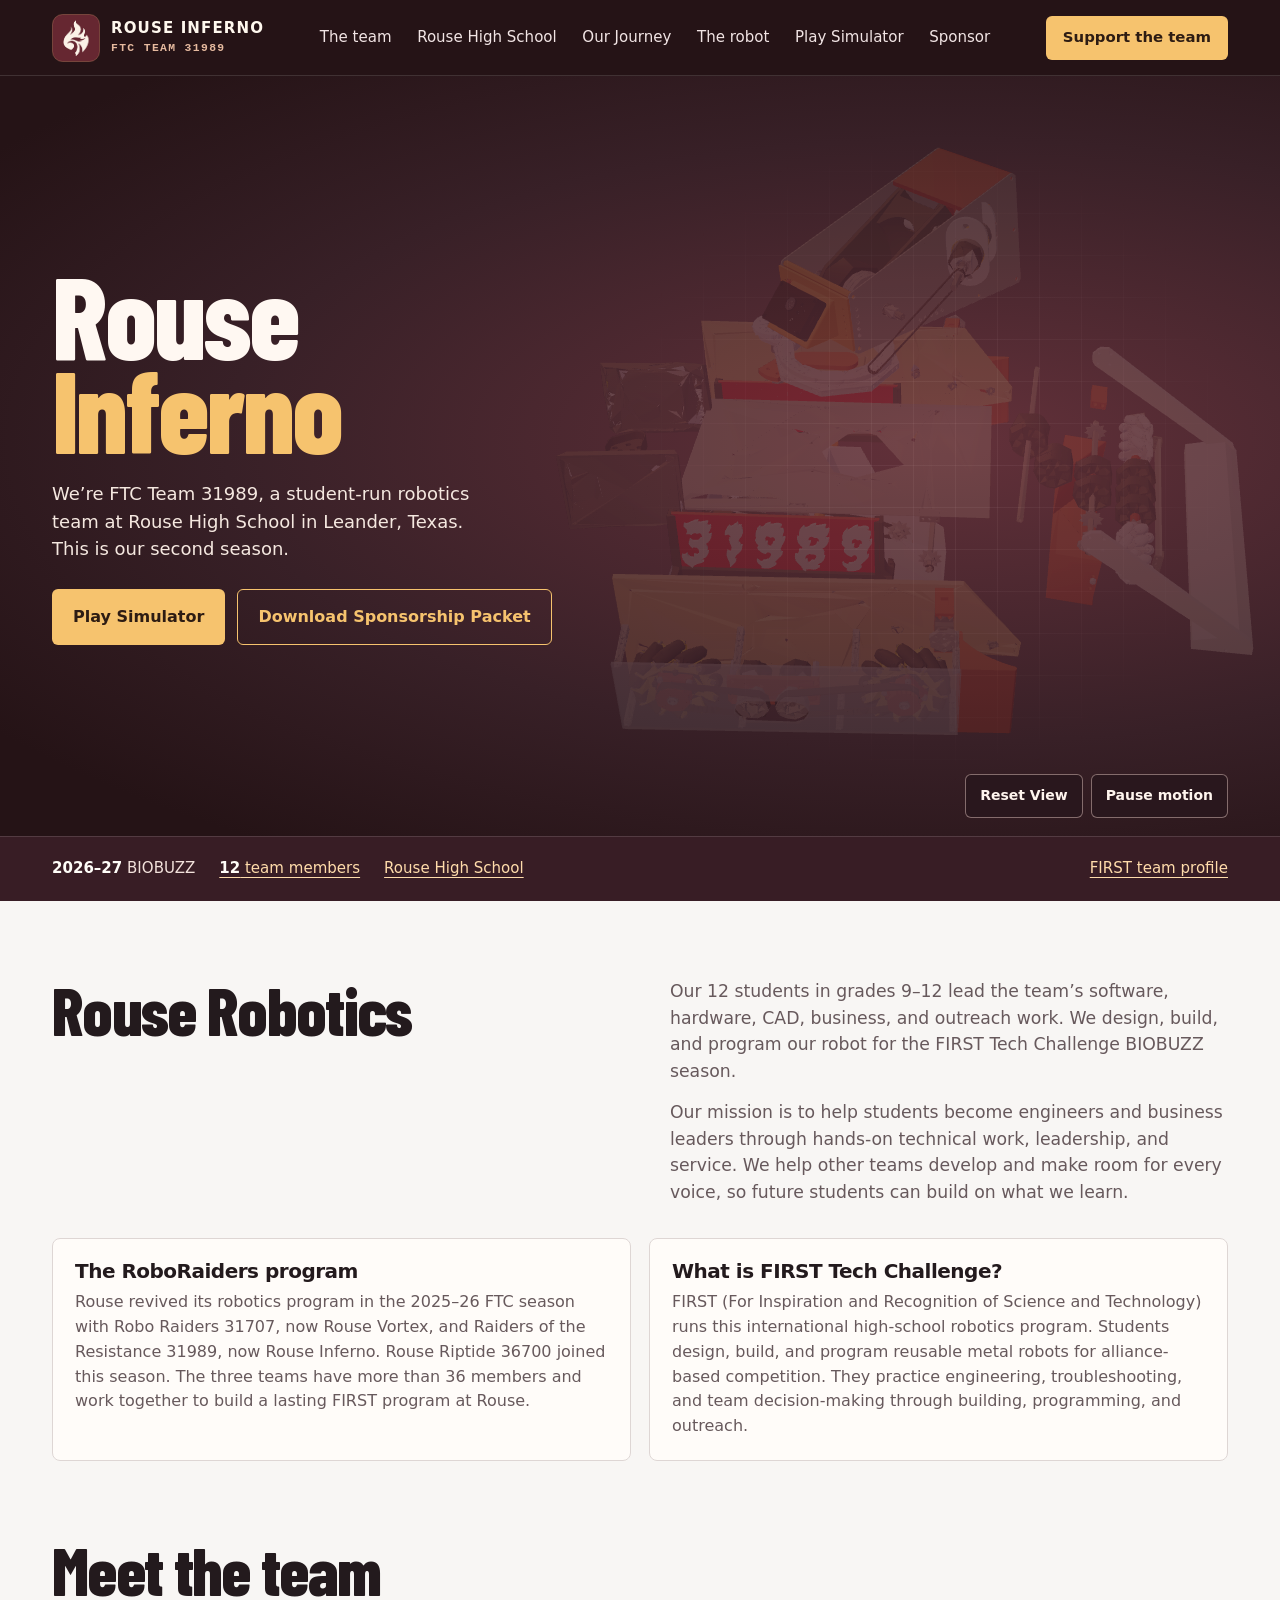
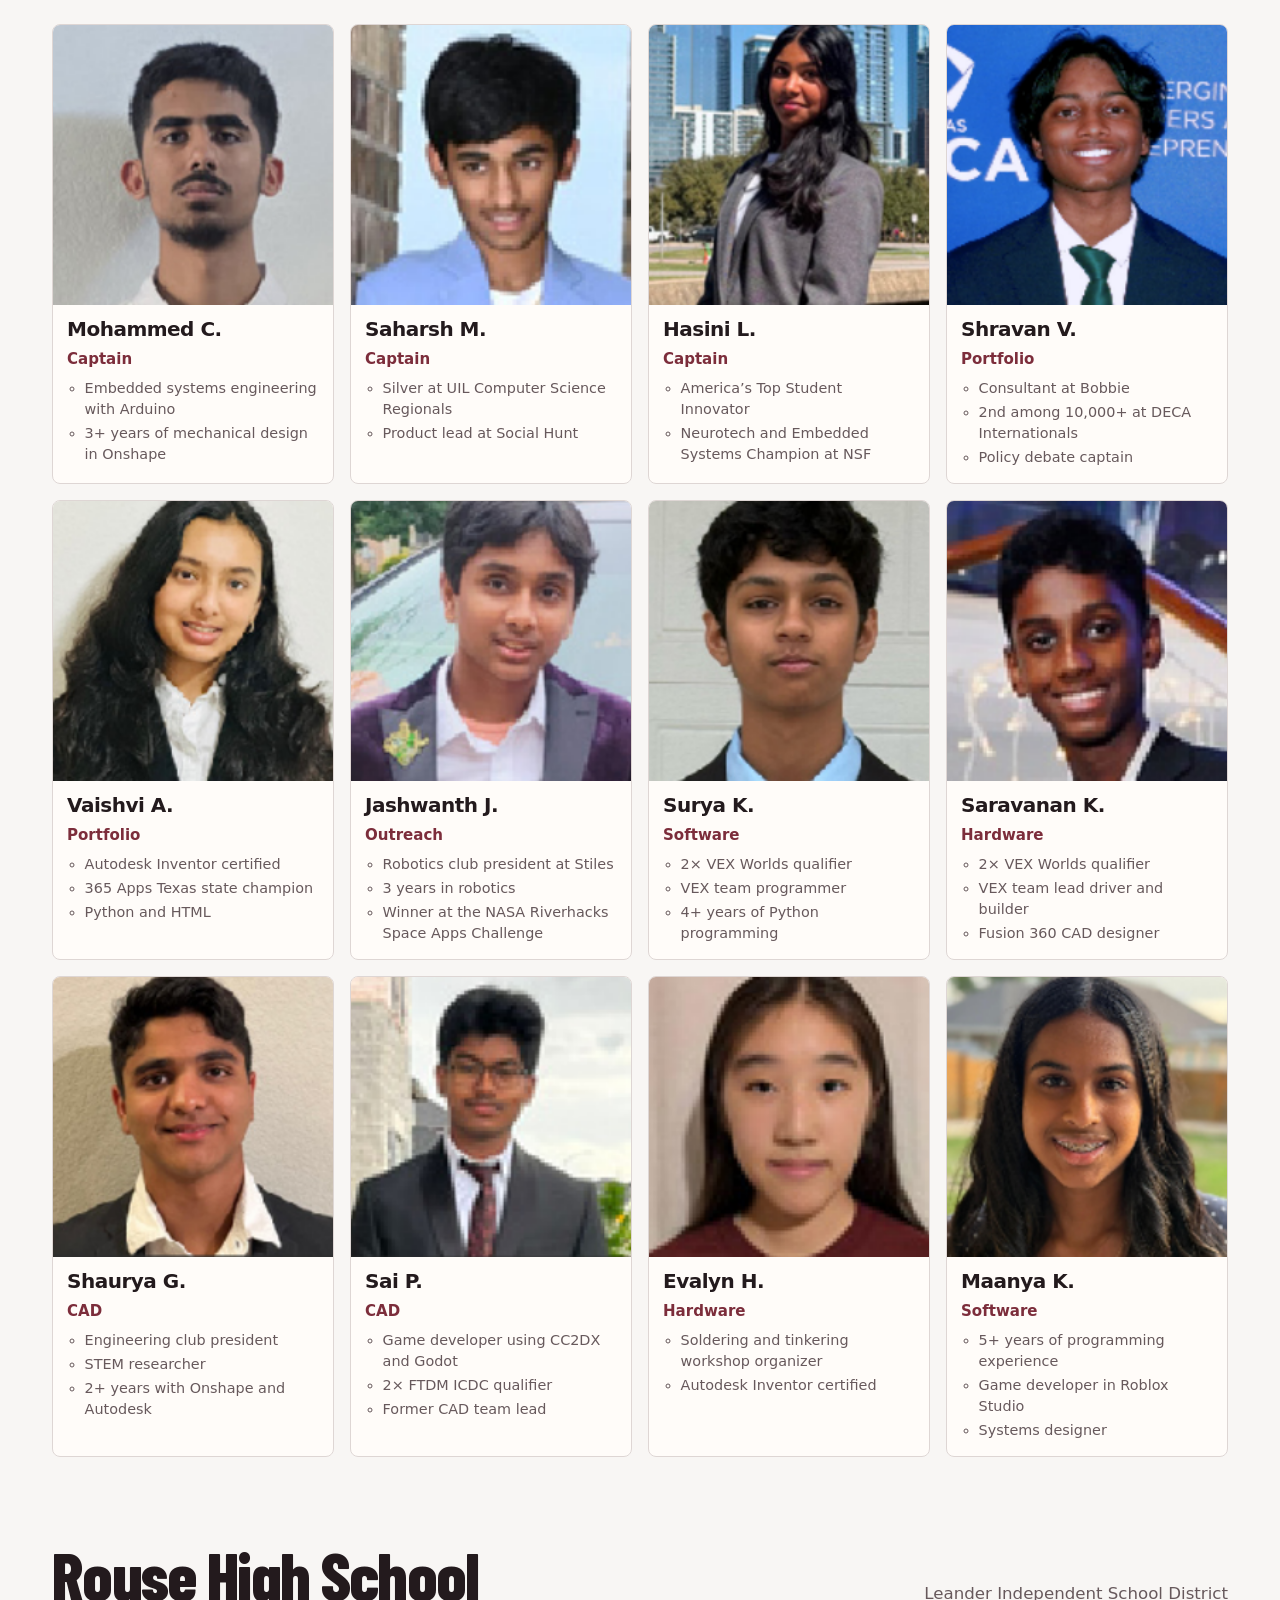
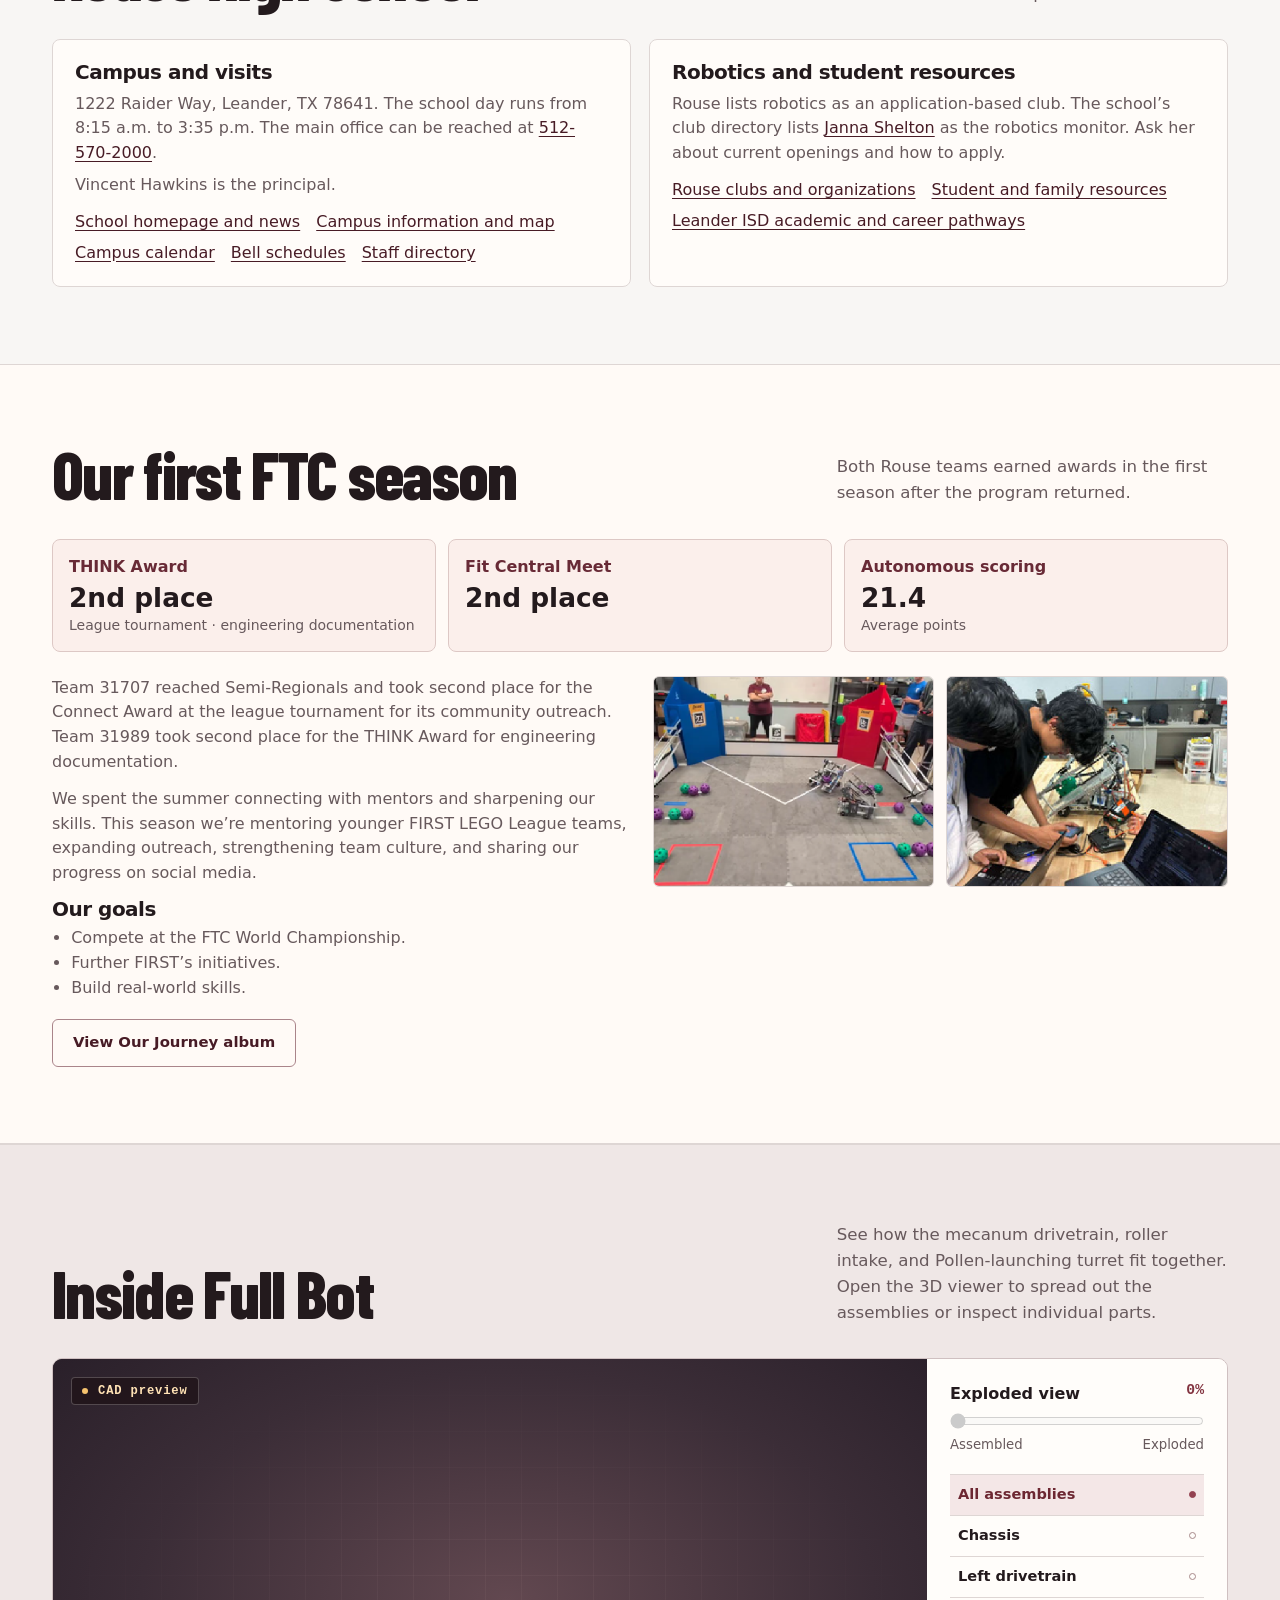
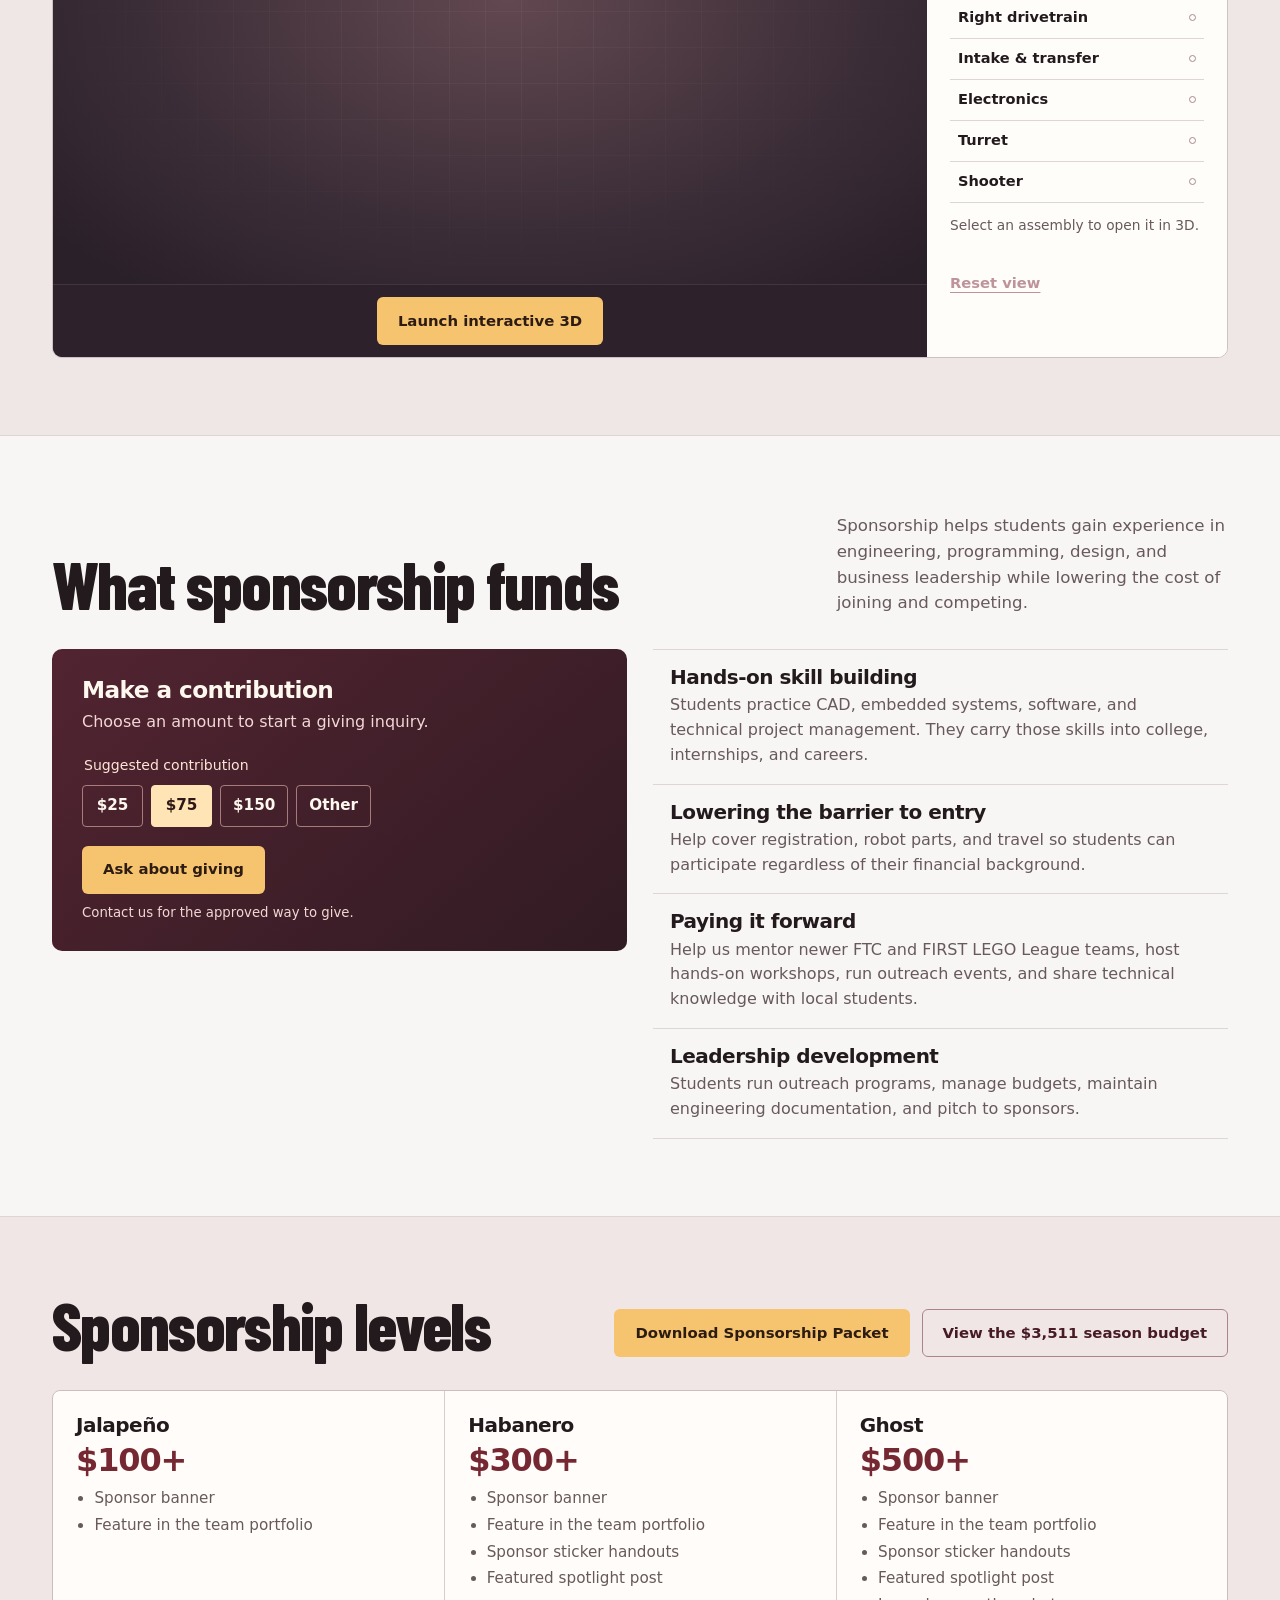
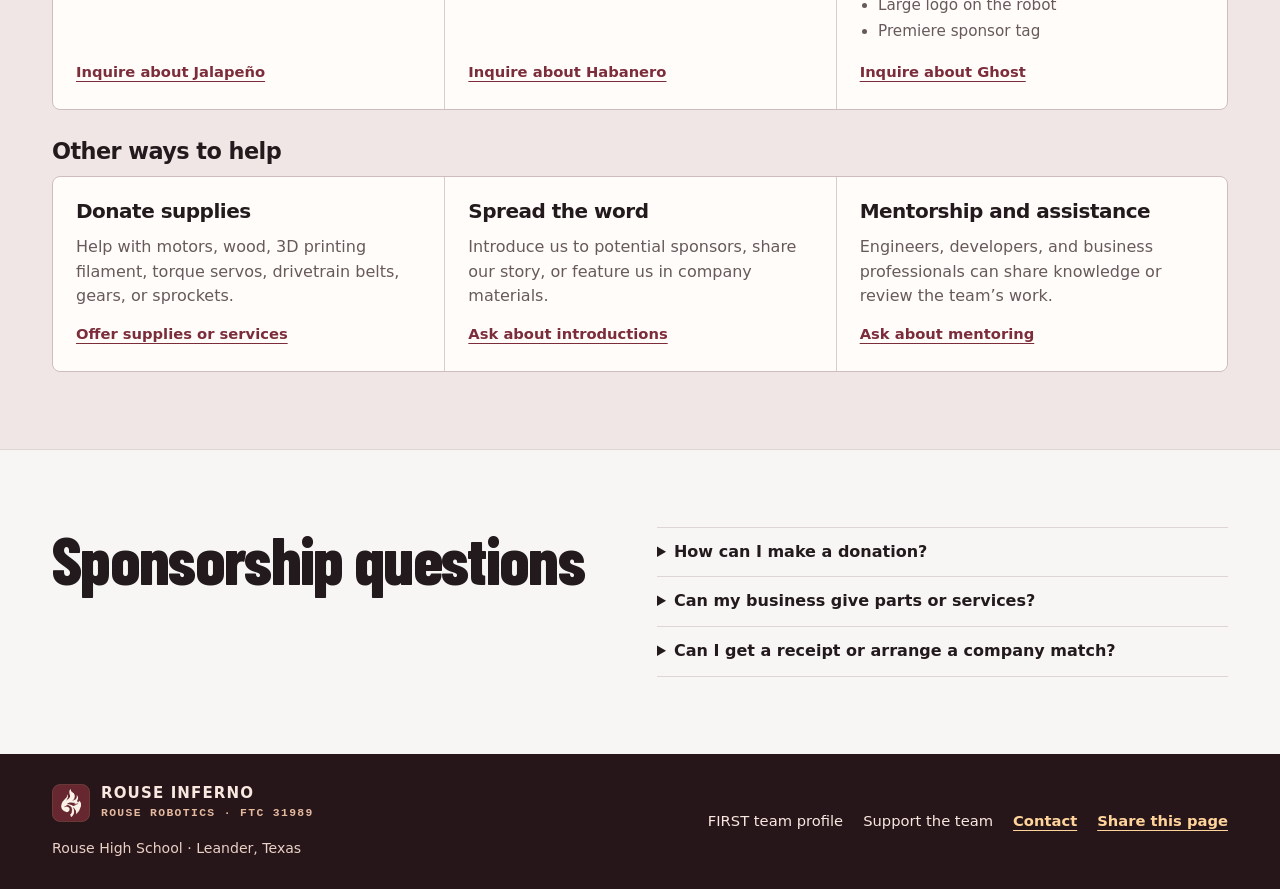
==== index.html @ cebb9396 "Enlarge the homepage flame logo on phones and desktop" ====
<!doctype html>
<html lang="en">
<head>
  <meta charset="utf-8"><meta name="viewport" content="width=device-width, initial-scale=1">
  <title>Rouse Inferno | FTC Team 31989</title>
  <meta name="description" content="Meet Rouse Inferno, FTC Team 31989 at Rouse High School in Leander, Texas. Explore our robot, meet the team, and compare sponsorship levels.">
  <meta name="theme-color" content="#211114">
  <link rel="icon" href="assets/inferno-mark.svg" type="image/svg+xml">
  <link rel="preload" href="assets/barlow-condensed-800.woff2" as="font" type="font/woff2" crossorigin>
  <link rel="stylesheet" href="site.css?v=homepage-flame">
  <script src="site.js?v=step-ap242" type="module"></script>
</head>
<body class="cinematic-home">
<a href="#main" class="skip">Skip to content</a>
<canvas id="sculpture-canvas" class="sculpture-canvas" aria-hidden="true" hidden></canvas>
<header class="site-header" id="top">
  <div class="shell header-inner">
    <a class="brand" href="#top" aria-label="Rouse Inferno home"><img src="assets/inferno-mark.svg" alt="" width="48" height="48"><span>ROUSE INFERNO<small>FTC TEAM 31989</small></span></a>
    <nav aria-label="Main navigation"><a href="#team">The team</a><a href="#school">Rouse High School</a><a href="journey.html">Our Journey</a><a href="#robot">The robot</a><a href="play/">Play Simulator</a><a href="#sponsor">Sponsor</a></nav>
    <a class="button button-gold header-cta" href="#support">Support the team</a>
  </div>
</header>
<main id="main">
  <section class="hero" aria-labelledby="hero-title">
    <div class="shell hero-inner">
      <div class="hero-copy">
        <h1 id="hero-title">Rouse<br><em>Inferno</em></h1>
        <p class="intro">We’re FTC Team 31989, a student-run robotics team at Rouse High School in Leander, Texas. This is our second season.</p>
        <div class="actions hero-actions">
          <a class="button button-gold" href="play/">Play Simulator</a>
          <a class="button button-outline" href="assets/rouse-inferno-sponsorship-packet.pdf" download>Download Sponsorship Packet</a>
        </div>
      </div>
      <figure class="hero-art">
        <div class="hero-grid" aria-hidden="true"></div>
        <img src="assets/full-bot.webp?v=step-ap242" alt="Rouse Inferno’s Full Bot CAD, showing its mecanum wheels, front intake and raised shooter" width="1344" height="1010" fetchpriority="high" draggable="false">
        <span class="sculpture-drag-hint">Drag or pinch</span>
        <div class="sculpture-controls" id="sculpture-controls" hidden>
          <button class="button button-outline" id="sculpture-reset" type="button">Reset View</button>
          <button class="button button-outline" id="sculpture-toggle" type="button">Pause motion</button>
        </div>
      </figure>
    </div>
  </section>
  <div class="identity">
    <div class="shell identity-inner">
      <span><strong>2026–27</strong> BIOBUZZ</span>
      <a href="#roster"><strong>12</strong> team members</a>
      <a href="#school">Rouse High School</a>
      <a href="https://ftc-events.firstinspires.org/team/31989">FIRST team profile</a>
    </div>
  </div>

  <section class="section shell" id="team" aria-labelledby="team-title">
    <div class="team">
      <h2 id="team-title">Rouse Robotics</h2>
      <div class="team-copy">
        <p>Our 12 students in grades 9–12 lead the team’s software, hardware, CAD, business, and outreach work. We design, build, and program our robot for the FIRST Tech Challenge BIOBUZZ season.</p>
        <p>Our mission is to help students become engineers and business leaders through hands-on technical work, leadership, and service. We help other teams develop and make room for every voice, so future students can build on what we learn.</p>
      </div>
    </div>
    <div class="packet-grid team-context">
      <article>
        <h3>The RoboRaiders program</h3>
        <p>Rouse revived its robotics program in the 2025–26 FTC season with Robo Raiders 31707, now Rouse Vortex, and Raiders of the Resistance 31989, now Rouse Inferno. Rouse Riptide 36700 joined this season. The three teams have more than 36 members and work together to build a lasting FIRST program at Rouse.</p>
      </article>
      <article>
        <h3>What is FIRST Tech Challenge?</h3>
        <p>FIRST (For Inspiration and Recognition of Science and Technology) runs this international high-school robotics program. Students design, build, and program reusable metal robots for alliance-based competition. They practice engineering, troubleshooting, and team decision-making through building, programming, and outreach.</p>
      </article>
    </div>
  </section>

  <section class="shell roster" id="roster" aria-labelledby="roster-title">
    <h2 id="roster-title">Meet the team</h2>
    <p id="roster-pending">Team portraits are coming soon.</p>
    <ul class="roster-grid" id="roster-grid" hidden></ul>
  </section>

  <section class="section shell school" id="school" aria-labelledby="school-title">
    <div class="section-top">
      <h2 id="school-title">Rouse High School</h2>
      <p>Leander Independent School District</p>
    </div>
    <div class="packet-grid">
      <article>
        <h3>Campus and visits</h3>
        <p>1222 Raider Way, Leander, TX 78641. The school day runs from 8:15 a.m. to 3:35 p.m. The main office can be reached at <a href="tel:+15125702000">512-570-2000</a>.</p>
        <p>Vincent Hawkins is the principal.</p>
        <ul class="school-links">
          <li><a href="https://rhs.leanderisd.org/">School homepage and news</a></li>
          <li><a href="https://rhs.leanderisd.org/campus_information">Campus information and map</a></li>
          <li><a href="https://rhs.leanderisd.org/calendar">Campus calendar</a></li>
          <li><a href="https://rhs.leanderisd.org/campus_information/bell-schedules">Bell schedules</a></li>
          <li><a href="https://rhs.leanderisd.org/directory">Staff directory</a></li>
        </ul>
      </article>
      <article>
        <h3>Robotics and student resources</h3>
        <p>Rouse lists robotics as an application-based club. The school’s club directory lists <a href="mailto:janna.shelton@leanderisd.org">Janna Shelton</a> as the robotics monitor. Ask her about current openings and how to apply.</p>
        <ul class="school-links">
          <li><a href="https://sites.google.com/leanderisd.org/rhs-clubs/home">Rouse clubs and organizations</a></li>
          <li><a href="https://rhs.leanderisd.org/parent_resources">Student and family resources</a></li>
          <li><a href="https://www.leanderisd.org/advancedacademicspathways/">Leander ISD academic and career pathways</a></li>
        </ul>
      </article>
    </div>
  </section>

  <section class="season-section" id="season" aria-labelledby="season-title">
    <div class="shell section">
      <div class="section-top">
        <h2 id="season-title">Our first FTC season</h2>
        <p>Both Rouse teams earned awards in the first season after the program returned.</p>
      </div>
      <dl class="season-results" aria-label="Rouse Inferno results">
        <div><dt>THINK Award</dt><dd>2nd place</dd><dd class="season-result-note">League tournament · engineering documentation</dd></div>
        <div><dt>Fit Central Meet</dt><dd>2nd place</dd></div>
        <div><dt>Autonomous scoring</dt><dd>21.4</dd><dd class="season-result-note">Average points</dd></div>
      </dl>
      <div class="season-story">
        <div>
          <p>Team 31707 reached Semi-Regionals and took second place for the Connect Award at the league tournament for its community outreach. Team 31989 took second place for the THINK Award for engineering documentation.</p>
          <p>We spent the summer connecting with mentors and sharpening our skills. This season we’re mentoring younger FIRST LEGO League teams, expanding outreach, strengthening team culture, and sharing our progress on social media.</p>
          <h3>Our goals</h3>
          <ul><li>Compete at the FTC World Championship.</li><li>Further FIRST’s initiatives.</li><li>Build real-world skills.</li></ul>
          <a class="button button-line season-journey" href="journey.html">View Our Journey album</a>
        </div>
        <div class="season-photos">
          <figure><img src="assets/season/previous-season-field.png" width="379" height="321" loading="lazy" alt="Robots and game pieces on a competition field"></figure>
          <figure><img src="assets/season/team-workbench.png" width="379" height="342" loading="lazy" alt="Team members working on a robot at a bench"></figure>
        </div>
      </div>
    </div>
  </section>

  <section class="lab" id="robot" aria-labelledby="robot-title">
    <div class="shell section">
      <div class="section-top"><h2 id="robot-title">Inside Full Bot</h2><p>See how the mecanum drivetrain, roller intake, and Pollen-launching turret fit together. Open the 3D viewer to spread out the assemblies or inspect individual parts.</p></div>
      <div class="lab-grid">
        <div class="lab-display" id="model-home">
          <div class="model-viewer" id="model-viewer">
            <div class="model-stage" id="stage" data-view="poster">
              <div class="stage-grid" aria-hidden="true"></div>
              <img class="model-poster" src="assets/full-bot.webp?v=step-ap242" alt="Assembled Full Bot CAD showing the 31989 plaque, mecanum drivetrain, front intake, and turret" width="1344" height="1010" loading="lazy">
              <canvas id="robot-canvas" aria-label="Interactive 3D robot. Use the exploded view slider and assembly buttons to inspect the model." hidden></canvas>
              <div class="part-labels" id="part-labels"></div>
              <div class="stage-title"><span class="stage-dot"></span><span id="view-mode">CAD preview</span></div>
              <button class="button button-outline model-stage-button" id="model-fullscreen" type="button" hidden>Full screen</button>
              <button class="button button-outline model-stage-button" id="model-reset-camera" type="button" hidden>Reset view</button>
              <p class="stage-status" id="model-status" role="status"></p>
            </div>
            <div class="model-launch" id="model-launch">
              <button class="button button-gold" id="load-model" type="button">Launch interactive 3D</button>
            </div>
            <div class="model-fullscreen-controls" id="model-fullscreen-controls" hidden></div>
          </div>
        </div>
        <div class="lab-controls">
          <div id="assembly-tools">
          <div class="model-explode" id="model-explode">
            <label for="explode-range">Exploded view <output id="explode-value" for="explode-range">0%</output></label>
            <input disabled id="explode-range" type="range" min="0" max="100" value="0">
            <div class="range-ends"><span>Assembled</span><span>Exploded</span></div>
          </div>
          <div class="assembly-list" aria-label="Show individual robot assemblies">
            <button type="button" class="assembly" data-part="all" aria-pressed="true"><span>All assemblies</span><i></i></button>
            <button type="button" class="assembly" data-part="frame" aria-pressed="false"><span>Chassis</span><i></i></button>
            <button type="button" class="assembly" data-part="left-drive" aria-pressed="false"><span>Left drivetrain</span><i></i></button>
            <button type="button" class="assembly" data-part="right-drive" aria-pressed="false"><span>Right drivetrain</span><i></i></button>
            <button type="button" class="assembly" data-part="intake" aria-pressed="false"><span>Intake &amp; transfer</span><i></i></button>
            <button type="button" class="assembly" data-part="electronics" aria-pressed="false"><span>Electronics</span><i></i></button>
            <button type="button" class="assembly" data-part="turret" aria-pressed="false"><span>Turret</span><i></i></button>
            <button type="button" class="assembly" data-part="shooter" aria-pressed="false"><span>Shooter</span><i></i></button>
          </div>
          <p class="assembly-caption" id="assembly-caption">Select an assembly to open it in 3D.</p>
          <div class="lab-actions"><button type="button" class="button button-line" id="inspect-parts" hidden>Inspect individual parts</button><button type="button" class="text-button" id="reset-model" disabled>Reset view</button></div>
          </div>
          <div id="part-tools" hidden>
            <button type="button" class="text-button" id="back-to-assemblies">Back to assemblies</button>
            <h3 id="active-assembly"></h3>
            <p id="part-summary"></p>
            <div class="part-view-toggle" role="group" aria-label="Part display"><button type="button" id="layout-parts" aria-pressed="true">Parts layout</button><button type="button" id="assemble-parts" aria-pressed="false">Assembled</button></div>
            <label for="part-search">Search this assembly</label><input type="search" id="part-search" placeholder="Try: flywheel, plate, belt">
            <label for="part-list">Isolate a part</label><select id="part-list" size="6" aria-describedby="part-summary"></select>
            <div class="part-pages"><button class="text-button" type="button" id="prev-parts">Previous</button><button class="text-button" type="button" id="next-parts">Next</button></div>
            <p id="part-info" role="status"></p>
          </div>
        </div>
      </div>
      <dialog id="model-fullscreen-dialog" aria-label="Full Bot 3D viewer"></dialog>
    </div>
  </section>

  <section class="section shell" id="support" aria-labelledby="support-title">
    <div class="section-top"><h2 id="support-title">What sponsorship funds</h2><p>Sponsorship helps students gain experience in engineering, programming, design, and business leadership while lowering the cost of joining and competing.</p></div>
    <div class="support-grid">
      <div class="giving-card">
        <h3>Make a contribution</h3>
        <p>Choose an amount to start a giving inquiry.</p>
        <fieldset class="amounts"><legend>Suggested contribution</legend><label><input type="radio" name="gift" value="25"><span>$25</span></label><label><input type="radio" name="gift" value="75" checked><span>$75</span></label><label><input type="radio" name="gift" value="150"><span>$150</span></label><label><input type="radio" name="gift" value="other"><span>Other</span></label></fieldset>
        <label hidden for="gift-other" id="other-label">Custom amount in USD</label><input type="number" id="gift-other" min="1" max="999999" step="1" hidden placeholder="Amount in USD">
        <div class="progress" id="campaign-progress" hidden><p id="progress-caption"></p><progress value="0" max="1" aria-label="Fundraising progress"></progress></div>
        <button class="button button-gold" id="give" type="button">Ask about giving</button>
        <p class="giving-note" id="giving-note">Contact us for the approved way to give.</p>
      </div>
      <div class="uses" aria-label="What support makes possible">
        <article><div><h3>Hands-on skill building</h3><p>Students practice CAD, embedded systems, software, and technical project management. They carry those skills into college, internships, and careers.</p></div></article>
        <article><div><h3>Lowering the barrier to entry</h3><p>Help cover registration, robot parts, and travel so students can participate regardless of their financial background.</p></div></article>
        <article><div><h3>Paying it forward</h3><p>Help us mentor newer FTC and FIRST LEGO League teams, host hands-on workshops, run outreach events, and share technical knowledge with local students.</p></div></article>
        <article><div><h3>Leadership development</h3><p>Students run outreach programs, manage budgets, maintain engineering documentation, and pitch to sponsors.</p></div></article>
      </div>
    </div>
  </section>

  <section class="sponsor" id="sponsor" aria-labelledby="sponsor-title">
    <div class="section shell">
      <div class="section-top">
        <h2 id="sponsor-title">Sponsorship levels</h2>
        <div class="actions"><a class="button button-gold" href="assets/rouse-inferno-sponsorship-packet.pdf" download>Download Sponsorship Packet</a><a class="button button-line" href="sponsor-brief.html#finances">View the $3,511 season budget</a></div>
      </div>
      <div class="sponsor-grid sponsor-levels" data-sponsorship-tiers></div>
      <div class="sponsor-other">
        <h3>Other ways to help</h3>
        <div class="sponsor-grid">
          <article><h3>Donate supplies</h3><p>Help with motors, wood, 3D printing filament, torque servos, drivetrain belts, gears, or sprockets.</p><button class="text-button" type="button" data-inquiry="In-kind support">Offer supplies or services</button></article>
          <article><h3>Spread the word</h3><p>Introduce us to potential sponsors, share our story, or feature us in company materials.</p><button class="text-button" type="button" data-inquiry="Sponsor introductions">Ask about introductions</button></article>
          <article><h3>Mentorship and assistance</h3><p>Engineers, developers, and business professionals can share knowledge or review the team’s work.</p><button class="text-button" type="button" data-inquiry="Mentorship">Ask about mentoring</button></article>
        </div>
      </div>
      <div id="sponsor-recognition" class="recognition" hidden><h3>Season supporters</h3><ul id="sponsor-names"></ul></div>
    </div>
  </section>
  <section class="section shell faq" aria-labelledby="faq-title">
    <h2 id="faq-title">Sponsorship questions</h2>
    <div class="faq-items">
      <details><summary>How can I make a donation?</summary><p id="donate-answer">Start a giving inquiry to request the approved payment instructions for Team 31989.</p></details>
      <details><summary>Can my business give parts or services?</summary><p>Yes. Use the sponsorship inquiry to tell us what you have in mind so we can confirm whether it fits the team’s needs.</p></details>
      <details><summary>Can I get a receipt or arrange a company match?</summary><p>Ask the team’s fundraising contact to confirm receipt and matching options before you give.</p></details>
    </div>
  </section>
</main>
<footer class="site-footer"><div class="shell footer-inner">
  <div><a class="brand" href="#top"><img src="assets/inferno-mark.svg" alt="" width="38" height="38"><span>ROUSE INFERNO<small>ROUSE ROBOTICS · FTC 31989</small></span></a><p>Rouse High School · Leander, Texas</p></div>
  <nav aria-label="Footer navigation"><a href="https://ftc-events.firstinspires.org/team/31989">FIRST team profile</a><a href="#support">Support the team</a><button class="text-button" data-inquiry="General question" type="button">Contact</button><button class="text-button" id="share" type="button">Share this page</button></nav>
  <p id="share-status" role="status"></p>
</div></footer>
<dialog id="inquiry" aria-labelledby="inquiry-title">
  <div class="dialog-head"><h2 id="inquiry-title">Contact Rouse Inferno</h2><button class="close-button" type="button" aria-label="Close contact form">×</button></div>
  <p class="dialog-info" id="contact-info">Prepare a message about support for FTC Team 31989.</p>
  <form id="inquiry-form">
    <label for="inquiry-name">Name or organization</label><input id="inquiry-name" maxlength="100" autocomplete="organization" required>
    <label for="inquiry-type">Reason for contacting us</label><input id="inquiry-type" readonly>
    <label for="inquiry-message">Message</label><textarea id="inquiry-message" rows="4" maxlength="1600" required></textarea>
    <div class="actions"><button class="button button-gold" id="inquiry-submit" type="submit">Copy inquiry</button><a class="button button-line" id="club-contact" href="https://sites.google.com/leanderisd.org/rhs-clubs/home">Rouse club directory</a></div>
    <p id="inquiry-status" role="status"></p>
  </form>
</dialog>
</body></html>
---- site.css ----
@font-face {
  font-family: 'Barlow Condensed';
  src: url('assets/barlow-condensed-800.woff2') format('woff2');
  font-style: normal;
  font-weight: 800;
  font-display: swap;
}
:root{--ink:#231a1d;--wine:#471b25;--dark:#251316;--gold:#f6c36e;--cream:#fffaf6;--paper:#f8f6f4;--muted:#67595c;--rule:#ded6d4;--display:'Barlow Condensed','Arial Narrow','Aptos Display',sans-serif;--card-radius:8px;--button-radius:6px;--body:system-ui,-apple-system,BlinkMacSystemFont,'Segoe UI',sans-serif;font:16px/1.55 var(--body);color:var(--ink);background:var(--paper);scroll-behavior:smooth}
*{box-sizing:border-box} [hidden]{display:none!important} body,p,h1,h2,h3,figure{margin:0} img{display:block;max-width:100%} a{color:inherit;text-decoration:none} button,input,textarea{font:inherit} button{cursor:pointer} button:disabled{cursor:default;opacity:.5} :focus-visible{outline:3px solid #946006;outline-offset:5px} .hero :focus-visible,.site-header :focus-visible,.site-footer :focus-visible,.giving-card :focus-visible{outline-color:var(--gold)} .shell{width:min(1220px,calc(100% - 104px));margin-inline:auto} .skip{position:fixed;left:1rem;top:-100px;z-index:5;padding:10px 14px;background:var(--gold);color:var(--dark)} .skip:focus{top:12px} .section{padding-block:clamp(52px,6vw,88px)} section[id]{scroll-margin-top:16px}
.site-header{background:var(--dark);color:#fff8ee;border-bottom:1px solid #ffffff20}.header-inner{display:flex;min-height:75px;align-items:center;justify-content:space-between;gap:25px}.brand{display:inline-flex;align-items:center;gap:11px;line-height:1.15;font-weight:850;white-space:nowrap;font-size:.94rem;letter-spacing:.075em}.brand small{display:block;color:#e6ba9f;margin-top:5px;font:bold .71rem/1.15 ui-monospace,monospace;letter-spacing:.12em}.site-header nav{display:flex;gap:clamp(12px,2vw,28px);align-items:center;font-size:.94rem;color:#f1e4e4}
.site-header nav a{display:inline-flex;align-items:center;min-height:44px}
::selection{background:#f6c36e;color:#251316}.site-header nav a:hover,.site-footer nav a:hover{text-decoration:underline;text-underline-offset:4px}
.button{display:inline-flex;justify-content:center;align-items:center;min-height:48px;padding:10px 20px;border:1px solid transparent;border-radius:var(--button-radius);font-size:.93rem;font-weight:760;line-height:1.25;text-align:center;transition:background .15s,color .15s,border-color .15s,transform .14s ease-out}.button-gold{background:var(--gold);color:#2d1c13}.button-gold:hover{background:#ffd78f}.button-outline{color:#fff5ee;background:transparent;border-color:#dfc1bb80}.button-outline:hover{background:#f9e5e51a}.button-line{color:var(--wine);border-color:#aa848a;background:transparent}.button-line:hover{background:#f6e7e6}.button:active:not(:disabled){transform:scale(.98)}.header-cta{min-height:44px;padding-inline:16px}.actions{display:flex;flex-wrap:wrap;gap:12px;align-items:center}
.hero {
  background: radial-gradient(ellipse at 74% 48%, #63313a, #382027 54%, #251316 88%);
  color: #fff8f2;
  overflow: hidden;
}
.hero-inner {
  display: grid;
  grid-template-columns: minmax(0,.96fr) minmax(0,1.04fr);
  align-items: center;
  gap: 24px;
  min-height: clamp(585px, calc(100svh - 140px), 760px);
}
.hero-copy { padding-block: 48px; }
.hero h1 {
  font: 800 clamp(6rem, 9vw, 8rem)/.82 var(--display);
  letter-spacing: -.025em;
}
.hero h1 em { color: var(--gold); font-style: normal; }
.intro { max-width: 38ch; margin-block: 24px 26px; color: #f5e8e0; font-size: 1.125rem; }
.hero-art { position: relative; min-width: 0; display: grid; place-items: center; align-self: stretch; }
.hero-art img {
  position: relative;
  width: 105%;
  max-width: 105%;
  height: auto;
  filter: drop-shadow(0 22px 22px #1708099c);
}
.hero-grid,.stage-grid {
  position: absolute;
  inset: 7% -10px;
  background-image: linear-gradient(#edc9cb12 1px, transparent 1px), linear-gradient(90deg, #edc9cb12 1px, transparent 1px);
  background-size: 42px 42px;
  mask-image: radial-gradient(ellipse at center, #000 18%, transparent 72%);
  pointer-events: none;
}
.identity { background: #381d25; color: #f2e1db; border-top: 1px solid #ffffff22; }
.identity-inner { min-height: 64px; display: flex; align-items: center; flex-wrap: wrap; gap: 4px 24px; font-size: .94rem; }
.identity-inner strong { color: #fffdf8; }
.identity a { text-decoration: underline; text-underline-offset: 4px; color: #ffdcab; }
.identity a:last-child { margin-inline-start: auto; }
.identity a:focus-visible { outline-color: var(--gold); }

.cinematic-home { isolation: isolate; }
.sculpture-canvas { position: fixed; z-index: 1; inset: 0; width: 100%; height: 100%; pointer-events: none; }
.cinematic-home .site-header,
.cinematic-home .site-footer,
.cinematic-home .hero-copy,
.cinematic-home .identity-inner,
.cinematic-home main > .shell,
.cinematic-home :is(.season-section, .sponsor) > .shell,
.cinematic-home .lab :is(.section-top, .lab-controls) { position: relative; z-index: 2; }
.cinematic-home .lab-controls { background: #fffdfa; }
.cinematic-home .site-header .brand img { flex: none; width: 48px; height: 48px; }
.sculpture-live .hero-art { touch-action: pan-y; }
.sculpture-live .hero-art img,
.sculpture-live .model-poster { opacity: 0; animation: none; }
.sculpture-live .model-stage { isolation: auto; }
.sculpture-live .model-stage .stage-grid { z-index: 0; }
.sculpture-live .model-stage :is(canvas, .stage-title, .stage-status) { z-index: 2; }
.sculpture-live .model-stage .part-labels { z-index: 3; }
.sculpture-controls {
  position: absolute;
  inset-inline-end: 0;
  bottom: 18px;
  z-index: 2;
  display: flex;
  gap: 8px;
}
.sculpture-controls .button {
  min-height: 44px;
  padding-inline: 14px;
  background: #29171d;
  font-size: .875rem;
}
.sculpture-controls .button:hover { background: #452632; }
.sculpture-drag-hint {
  display: none;
  position: absolute;
  inset-inline-start: 0;
  bottom: 18px;
  z-index: 2;
  min-height: 44px;
  align-items: center;
  font-size: .875rem;
  color: #f5e8e0;
  pointer-events: none;
}
@media (any-pointer:coarse) { .sculpture-live .sculpture-drag-hint { display: flex; } }
@media (max-width:760px) and (prefers-reduced-motion:no-preference) {
  .cinematic-home .hero { padding-bottom: 28px; }
  .sculpture-controls, .sculpture-drag-hint { top: calc(100% + 4px); bottom: auto; }
}
@media (max-width:420px) { .sculpture-drag-hint { top: 0; } }
@media (prefers-reduced-motion:reduce) {
  .sculpture-canvas, .sculpture-controls, .sculpture-live .sculpture-drag-hint { display: none; }
  .sculpture-live .hero-art { touch-action: auto; }
  .sculpture-live .hero-art img, .sculpture-live .model-poster { opacity: 1; }
}
@media print {
  .sculpture-canvas, .sculpture-controls, .sculpture-live .sculpture-drag-hint { display: none; }
  .sculpture-live .hero-art img, .sculpture-live .model-poster { opacity: 1; }
}
h2{font:800 clamp(2.5rem,5.2vw,4.4rem)/.96 var(--display);letter-spacing:-.025em;text-wrap:balance} h3{font-weight:780;letter-spacing:-.025em;font-size:1.25rem;line-height:1.16}.section-top{display:flex;align-items:end;justify-content:space-between;gap:24px;margin-bottom:33px}.section-top>p{color:var(--muted);font-size:1.04rem;max-width:37ch}.team{display:grid;grid-template-columns:1fr 1fr;gap:60px}.team-copy{align-self:start;color:var(--muted);font-size:1.08rem;max-width:59ch}.team-copy p+p{margin-top:14px}
.lab{background:#efe7e6;border-block:1px solid var(--rule)}.lab-grid{display:grid;grid-template-columns:minmax(0,1fr) 300px;border-radius:10px;overflow:hidden;border:1px solid #cfc0c1;background:#fffdfa}.lab-display { display: grid; min-width: 0; background: #291e27; }
.model-viewer { display: grid; grid-template-rows: minmax(0, 1fr) auto auto; min-width: 0; }
.model-stage {
  min-height: 525px;
  position: relative;
  isolation: isolate;
  overflow: hidden;
  background: radial-gradient(ellipse at 52% 46%, #624850, #3b2d37 57%, #2a202a 92%);
  color: #fff0dc;
}
.stage-grid { z-index: -1; inset: 0; background-size: 36px 36px; opacity: .65; }
.model-poster {
  position: absolute;
  inset: 0;
  width: 100%;
  height: 100%;
  padding: 42px 22px 20px;
  object-fit: contain;
  filter: drop-shadow(0 14px 18px #160d17a6);
}
.model-stage canvas{position:absolute;inset:0;width:100%;height:100%;display:block;touch-action:none}.model-stage[data-view=live] .model-poster{display:none}.stage-title{position:absolute;z-index:1;top:18px;left:18px;display:flex;gap:10px;align-items:center;padding:6px 10px;background:#201419cb;border:1px solid #ffffff38;border-radius:4px;color:#ffe2b5;font:650 .76rem ui-monospace,monospace;letter-spacing:.07em;pointer-events:none}.stage-dot{width:6px;height:6px;background:var(--gold);border-radius:50%}
.model-launch {
  position: relative;
  z-index: 2;
  display: flex;
  justify-content: center;
  padding: 12px 16px;
  border-top: 1px solid #ffffff18;
  background: #2d212b;
}
.model-stage-button {
  position: absolute;
  z-index: 3;
  inset-inline-end: 12px;
  min-height: 44px;
  padding: 6px 11px;
  background: #251a23;
  font-size: .875rem;
  touch-action: manipulation;
}
@media (hover: hover) and (pointer: fine) {
  .model-stage-button:hover { background: #45323f; }
}
.model-stage-button:focus-visible { outline-color: var(--gold); outline-offset: 2px; }
.model-explode { display: grid; gap: 6px; }
.model-explode label { display: flex; justify-content: space-between; font-weight: 780; }
.model-explode output { color: #833440; font: 650 .92rem ui-monospace, monospace; }
.model-explode input { width: 100%; margin: 0; accent-color: #8e3a4a; }
#model-fullscreen-dialog {
  position: fixed;
  inset: 0;
  width: 100%;
  height: 100vh;
  height: 100dvh;
  max-width: none;
  max-height: none;
  margin: 0;
  padding: 0;
  border: 0;
  border-radius: 0;
  overflow: hidden;
  background: #291e27;
}
html:has(#model-fullscreen-dialog[open]) { overflow: hidden; overscroll-behavior: none; }
.model-viewer[data-expanded] { width: 100%; height: 100%; background: #291e27; }
.model-viewer[data-expanded] .model-stage { min-height: 0; aspect-ratio: auto; }
.model-viewer[data-expanded] .stage-title {
  top: max(18px, env(safe-area-inset-top));
  left: max(18px, env(safe-area-inset-left));
}
#model-fullscreen { top: 10px; }
.model-viewer[data-expanded] #model-fullscreen {
  top: max(10px, env(safe-area-inset-top));
  right: max(12px, env(safe-area-inset-right));
}
#model-reset-camera {
  right: max(12px, env(safe-area-inset-right));
  bottom: max(10px, env(safe-area-inset-bottom));
}
.model-fullscreen-controls {
  display: grid;
  place-items: center;
  padding: 8px max(18px, env(safe-area-inset-right)) max(9px, env(safe-area-inset-bottom)) max(18px, env(safe-area-inset-left));
  border-top: 1px solid #ffffff26;
  background: #291e27;
  color: var(--cream);
}
.model-fullscreen-controls .model-explode { width: min(100%, 32rem); gap: 1px; }
.model-fullscreen-controls .range-ends { color: #e2ced8; }
.model-fullscreen-controls output { color: var(--gold); }
.model-fullscreen-controls input { min-height: 34px; accent-color: var(--gold); }
.model-fullscreen-controls input:focus-visible { outline-color: var(--gold); outline-offset: 1px; }
.season-journey { margin-top: 18px; }
@media (min-width:761px) and (max-width:1050px) {
  .cinematic-home .site-header nav { flex-wrap: wrap; column-gap: 14px; }
}
.stage-status{position:absolute;bottom:8px;left:10px;right:10px;text-align:center;font-size:.78rem;color:#fff8ed;pointer-events:none}.lab-controls{padding:23px;display:flex;flex-direction:column;gap:10px}.range-ends{display:flex;justify-content:space-between;color:var(--muted);font-size:.83rem}.assembly-list{display:grid;margin-top:8px;border-top:1px solid var(--rule)}.assembly{display:flex;justify-content:space-between;align-items:center;min-height:41px;text-align:left;padding:7px 8px;border:0;border-bottom:1px solid var(--rule);background:transparent;color:var(--ink);font-weight:660;font-size:.91rem}.assembly:hover,.assembly[aria-pressed=true]{background:#f4e7e7;color:#6c2732}.assembly i{width:7px;height:7px;border:1px solid #a78a8a;border-radius:50%;flex:none}.assembly[aria-pressed=true] i{background:#934251;border-color:#934251}.assembly-caption{min-height:45px;color:var(--muted);font-size:.86rem;margin-top:2px}.text-button{padding:2px 0;background:none;border:0;color:#7c2d3b;text-decoration:underline;text-underline-offset:4px;font-size:.92rem;font-weight:720;text-align:left;align-self:start}.text-button:hover{color:#a43b4d}.lab-controls .text-button{align-self:start}
.support-grid{display:grid;grid-template-columns:1fr 1fr;gap:26px}.giving-card{padding:28px 30px;background:linear-gradient(140deg,#522431,#311b23);color:#fff8ee;border-radius:10px}.giving-card h3{font-size:1.45rem}.giving-card p{color:#f1d7d5;margin-top:6px}.amounts{padding:0;border:none;display:flex;gap:8px;flex-wrap:wrap;margin:20px 0 16px}.amounts legend{margin-bottom:8px;font-size:.88rem;color:#ffe6d7}.amounts label{position:relative;min-width:61px}.amounts input{opacity:0;position:absolute;left:0;bottom:0}.amounts label span{display:block;cursor:pointer;text-align:center;min-height:42px;padding:8px 12px;border:1px solid #d2a4a1b0;border-radius:4px;font-size:.95rem;font-weight:700}.amounts input:checked+span{color:#2e1918;background:#ffe5b6;border-color:#ffe5b6}.amounts input:focus-visible+span{outline:3px solid var(--gold);outline-offset:3px}.giving-card input[type=number]{width:min(235px,100%);margin:7px 0 14px;display:block}.giving-card #other-label{display:block}.giving-card .button{margin-top:3px}.giving-card .giving-note{font-size:.83rem;margin-top:9px}.progress{margin:0 0 15px}.progress progress{width:100%;accent-color:var(--gold)}.uses{border-block:1px solid var(--rule);display:grid}.uses article{padding:16px 17px;display:flex;gap:15px;align-items:center}.uses article+article{border-top:1px solid var(--rule)}.uses article p{color:var(--muted);margin-top:4px}.use-icon{flex:none;width:42px;height:42px;border:1px solid #d2acad;color:#7e3442;display:grid;place-items:center;border-radius:5px;background:#f3e5e4;font-size:1.22rem}
.sponsor{background:#f0e6e5;border-block:1px solid var(--rule)}.sponsor-grid{display:grid;grid-template-columns:repeat(3,minmax(0,1fr));border:1px solid #cdbdbe;border-radius:var(--card-radius);overflow:hidden;background:#fffcf9}.sponsor-grid article{display:flex;flex-direction:column;gap:12px;padding:23px}.sponsor-grid article+article{border-left:1px solid #d9cccc}.sponsor-grid article p{color:var(--muted);flex:1}.recognition{margin-top:22px}.recognition ul{display:flex;flex-wrap:wrap;gap:16px;padding-left:1rem}.faq{display:grid;grid-template-columns:1fr 1fr;align-items:start;gap:34px}.faq-items{border-top:1px solid var(--rule)}.faq-items details{border-bottom:1px solid var(--rule);padding:12px 0}.faq-items summary{cursor:pointer;font-weight:730}.faq-items details p{color:var(--muted);margin:8px 0 2px}.site-footer{background:#261519;color:#f8e8df}.footer-inner{display:flex;justify-content:space-between;flex-wrap:wrap;gap:17px;padding-block:30px}.footer-inner p{color:#ead1c6;margin-top:8px;font-size:.88rem}.footer-inner nav{display:flex;gap:20px;flex-wrap:wrap;align-items:center;font-size:.92rem}.footer-inner .text-button{color:#ffd49b;align-self:center}.footer-inner #share-status{width:100%;margin:0}.footer-inner #share-status:empty{display:none}
dialog{border:1px solid #d0b0b1;border-radius:9px;padding:23px;width:min(510px,calc(100% - 26px));max-height:calc(100dvh - 24px);color:var(--ink);background:var(--cream)}dialog::backdrop{background:#211115b9}.dialog-head{display:flex;justify-content:space-between;gap:10px;align-items:center}.dialog-head h2{font-size:2rem;margin:0}.close-button{border:0;background:none;color:var(--wine);font-size:1.65rem;width:42px;height:42px}.dialog-info{color:var(--muted);margin:8px 0 16px}form>label{display:block;font-size:.88rem;font-weight:680;margin:10px 0 3px}input:not([type=range],[type=radio]),textarea{border:1px solid #c4aeb0;border-radius:4px;padding:8px 10px;background:#fff;color:var(--ink);width:100%}textarea{resize:vertical}dialog .actions{margin-top:14px}#inquiry-status{color:#6a323e;margin-top:6px;font-size:.9rem}.print-brief{max-width:875px;padding-block:55px}.print-brief h1{font:800 clamp(3.25rem,7vw,5.75rem)/.9 var(--display);letter-spacing:-.025em;margin:20px 0 18px;text-wrap:balance}.print-brief h2{font-size:2.65rem;margin:22px 0 10px}.print-brief .actions{margin:25px 0}.print-brief .brand small{color:#7e303b}.print-brief ul{padding-left:23px}.print-brief footer{border-top:1px solid var(--rule);margin-top:25px;padding-top:14px}.print-brief a:not(.button,.brand){text-decoration:underline}.print-brief .brief-contact{margin-top:8px;color:var(--muted)}
@media(max-width:1040px){.shell{width:calc(100% - 64px)}.hero-inner{min-height:520px}.lab-grid{grid-template-columns:minmax(0,1fr) 255px}.lab-controls{padding:16px}.section{padding-block:68px}}
@media(max-width:760px){.shell{width:calc(100% - 36px)}.header-inner{min-height:69px;gap:10px;flex-wrap:wrap;padding-block:10px}.site-header nav{order:3;width:100%;gap:7px 16px;flex-wrap:wrap;padding-top:6px;padding-bottom:3px;border-top:1px solid #ffffff1e}.brand{font-size:.8rem;gap:8px}.brand img{width:32px;height:32px}.brand small{font-size:.72rem}.header-cta{font-size:.78rem;min-height:38px;padding-inline:10px}.hero-inner{grid-template-columns:1fr;min-height:0;gap:20px;padding-block:28px}.hero-copy{padding:0}.hero h1{font-size:clamp(4.8rem,16vw,7.5rem)}.intro{margin-block:18px 20px;font-size:1rem}.hero-art img{width:min(100%,540px);max-width:100%}.hero-grid{inset:0 -12px}.identity-inner{gap:8px 16px;min-height:0;padding-block:13px;font-size:.875rem}.identity a:last-child{margin-inline-start:0}.section{padding-block:47px}.section-top{display:grid;justify-items:start;align-items:center;gap:12px;margin-bottom:21px}.section-top>p{max-width:52ch}.team,.faq,.support-grid{grid-template-columns:1fr;gap:18px}.lab-grid{grid-template-columns:1fr}.model-stage{min-height:310px;aspect-ratio:1}.model-launch .button{width:100%}.sponsor-grid{grid-template-columns:1fr}.sponsor-grid article+article{border-left:0;border-top:1px solid #d9cccc}.giving-card{padding:22px}.footer-inner nav{gap:14px}}
@media(prefers-reduced-motion:reduce){*,*::before,*::after{scroll-behavior:auto!important;transition:none!important}}
.hero-actions .button { min-height: 56px; padding-inline: 20px; font-size: 1rem; }
.hero-actions .button-outline { border-color: var(--gold); color: var(--gold); }

@media (hover:hover) {
  .hero-actions .button:hover { transform: translateY(-2px); }
  .hero-actions .button:active { transform: scale(.98); }
}

@media (prefers-reduced-motion:no-preference) {
  .hero-art img { animation: hero-settle .46s cubic-bezier(.22,1,.36,1) both; }
  @keyframes hero-settle { from { transform: translateY(9px); } to { transform: translateY(0); } }
}

@media (max-width:450px) {
  .hero-actions { display: grid; gap: 8px; }
}
@media (max-width: 760px) {
  .cinematic-home .header-inner {
    display: grid;
    grid-template-columns: max-content minmax(0, 1fr);
  }
  .cinematic-home .site-header .brand img {
    width: clamp(48px, 14vw, 60px);
    height: auto;
  }
  .cinematic-home .site-header nav { grid-column: 1 / -1; }
  .cinematic-home .header-cta { justify-self: end; min-height: 44px; max-width: 100%; text-wrap: balance; }
}
@media(max-width:360px){
  .site-header .shell{width:calc(100% - 24px)}
  .header-inner{column-gap:8px}
  .header-cta{padding-inline:6px}
  .site-header nav{column-gap:8px;font-size:.875rem}
  .site-header nav a{min-height:36px}
  .hero-inner{padding-top:23px}
  .hero h1{font-size:4.5rem}
}
@media print{.print-brief{padding:0;width:100%;color:#000}.print-brief .actions{display:none}body{background:#fff}.print-brief h1{font-size:58pt}.print-brief h2{font-size:25pt}a{color:#000}}
.roster{padding-bottom:70px}
.roster>p:last-of-type{color:var(--muted);margin-top:13px}
.roster-grid{list-style:none;padding:0;display:grid;grid-template-columns:repeat(auto-fit,minmax(min(236px,100%),1fr));gap:16px;margin-top:22px}
.roster-grid>li{background:#fffcf9;border:1px solid var(--rule);border-radius:var(--card-radius);overflow:hidden}
.roster-grid img{width:100%;height:auto;aspect-ratio:1;object-fit:cover;background:#e8dad9}
.roster-card-details{display:grid;gap:7px;padding:13px 14px 15px;overflow-wrap:anywhere}
.roster-card-details:empty{display:none}
.roster-role{color:#7c2d3b;font-weight:750;font-size:.94rem}
.roster-highlights{margin:0;padding-inline-start:1.1rem;color:var(--muted);font-size:.9rem;line-height:1.45}
.roster-highlights li+li{margin-top:3px}
.roster-grid .roster-monogram{aspect-ratio:1;display:grid;place-items:center;background:#e8dad9;color:#6a2f3d;font-size:2rem;font-weight:800}
@media(max-width:760px){.roster{padding-bottom:45px}.roster-grid{grid-template-columns:repeat(auto-fit,minmax(min(142px,100%),1fr));gap:10px}.roster-card-details{padding:10px}}

#assembly-tools,#part-tools{display:flex;flex-direction:column;gap:10px}.lab-actions{display:flex;flex-wrap:wrap;align-items:center;gap:9px}.lab-actions .button{min-height:40px;padding:8px 11px}.lab-actions .text-button{align-self:center}.model-stage[data-mode=parts]{background:radial-gradient(ellipse at 50% 48%,#3c3c46,#24232b 77%)}#part-tools h3{margin-top:3px}#part-summary,#part-info{color:var(--muted);font-size:.88rem}#part-info{min-height:42px}#part-tools label{font-size:.88rem;font-weight:730}#part-tools select{width:100%;min-width:0;border:1px solid #c4aeb0;border-radius:4px;background:#fff;color:var(--ink);font-size:.87rem;padding:3px}#part-tools select option{padding:5px 3px;white-space:nowrap}.part-view-toggle{display:flex;gap:0;align-self:flex-start;border:1px solid #b4989d;border-radius:5px;overflow:hidden}.part-view-toggle button{border:0;min-height:38px;padding:5px 9px;background:#fffdfa;color:var(--ink);font-size:.87rem}.part-view-toggle button+button{border-left:1px solid #b4989d}.part-view-toggle button[aria-pressed=true]{background:#683142;color:#fff}.part-view-toggle button:focus-visible{outline-offset:-4px}.part-pages{display:flex;justify-content:space-between;gap:12px}#model-status:not(:empty){padding:5px;background:#211419cf;border-radius:4px;z-index:2}
.part-labels{position:absolute;inset:0;z-index:1;pointer-events:none}.part-labels button{position:absolute;top:0;left:0;max-width:clamp(75px,19%,185px);padding:3px 7px;border:1px solid #b6b3b657;border-radius:3px;background:#25252de8;color:#fff5ed;pointer-events:auto;overflow:hidden;text-overflow:ellipsis;white-space:nowrap;font-size:.78rem;line-height:1.28}.part-labels button:hover{background:#f6c36e;color:#311b23}@media(max-width:760px){.part-labels button{font-size:.71rem;max-width:26%;padding:3px 5px}}

.packet-grid{display:grid;grid-template-columns:repeat(2,minmax(0,1fr));gap:18px}
.team-context{margin-top:32px}
.packet-grid>article{border:1px solid var(--rule);border-radius:var(--card-radius);padding:21px 22px;background:#fffcf9}
.packet-grid p,.season-story p,.season-story ul{color:var(--muted)}
.packet-grid p{margin-top:7px}
.school{padding-top:0}
.school .packet-grid a{color:var(--wine);text-decoration:underline;text-underline-offset:.16em}
.school-links{display:flex;flex-wrap:wrap;gap:6px 16px;margin:12px 0 0;padding:0;list-style:none}
.season-section{background:#fffaf6;border-block:1px solid var(--rule)}
.season-results{margin:0 0 24px;display:grid;grid-template-columns:repeat(3,minmax(0,1fr));gap:12px}
.season-results>div{border:1px solid #ddc8c5;border-radius:var(--card-radius);padding:15px 16px;background:#fbefeb}
.season-results dt{font-weight:760;color:#682a36}
.season-results dd{margin:3px 0 0;font-size:1.65rem;font-weight:820;line-height:1.15;font-variant-numeric:tabular-nums}
.season-results .season-result-note{font-size:.875rem;line-height:1.4;color:var(--muted);font-weight:450}
.season-story{display:grid;grid-template-columns:1fr 1fr;gap:25px;align-items:start}
.season-story p+p,.season-story h3{margin-top:12px}
.season-story ul{margin:5px 0 0;padding-inline-start:1.2rem}
.season-photos{display:grid;grid-template-columns:1fr 1fr;gap:12px}
.season-photos figure{border:1px solid var(--rule);background:#fffcf9;border-radius:6px;overflow:hidden}
.season-photos img{width:100%;height:auto;aspect-ratio:4/3;object-fit:cover}
.support-grid .giving-card{align-self:start}
.sponsor-other{margin-top:28px}
.sponsor-other>h3{margin-bottom:12px;font-size:1.4rem}
.sponsor-levels article{gap:7px}
.sponsor-levels .sponsor-price{flex:none;color:#762832;font-size:2rem;line-height:1;font-weight:850;letter-spacing:-.035em;font-variant-numeric:tabular-nums}
.sponsor-levels ul{flex:1;margin:4px 0 8px;padding-inline-start:1.15rem;color:var(--muted);font-size:.95rem}
.sponsor-levels li+li{margin-top:3px}
.brief-actions{margin-bottom:26px}
.table-scroll{overflow-x:auto;border:1px solid #d8c4c4;border-radius:6px}
.packet-table{width:100%;min-width:495px;text-align:left;border-collapse:collapse;font-size:.95rem;font-variant-numeric:tabular-nums}
.packet-table th,.packet-table td{padding:8px 10px;border-bottom:1px solid #e0d0d0;vertical-align:top}
.packet-table thead th{color:#fff9ee;background:#66303d;font-weight:750}
.packet-table tbody th{font-weight:625}
.packet-table tbody tr:nth-child(even){background:#fffaf6}
.packet-table tfoot{background:#f2dfdd;font-weight:800;color:#5c272e}
.packet-table tfoot th,.packet-table tfoot td,.packet-table tbody tr:last-child>:is(th,td){border-bottom:0}
.packet-table td:last-child{white-space:nowrap}
.packet-subhead{margin:20px 0 8px}
.budget-note{margin-top:8px;color:var(--muted);font-size:.875rem}
.skip:not(:focus){clip-path:inset(50%);pointer-events:none}
@media(max-width:760px){
  .packet-grid,.season-story{grid-template-columns:1fr}
  .team-context{margin-top:20px}
  .season-results>div{padding:10px 8px}
  .season-results dt{font-size:.875rem}
  .season-results dd{font-size:1.2rem}
  .packet-table{min-width:320px;font-size:.875rem}
  .packet-table th,.packet-table td{padding:6px}
}
@media print{
  @page{size:letter;margin:.42in}
  .print-brief h2{break-after:avoid}
  #sponsorship-levels{break-inside:avoid}
  .packet-table{min-width:0;font-size:11pt}
  .packet-table th,.packet-table td{padding:4px 5px}
  .packet-table thead th{background:#fff;color:#000}
  .table-scroll{overflow:visible}
  .table-scroll,.sponsor-levels article{break-inside:avoid}
  .sponsor-levels{grid-template-columns:repeat(3,minmax(0,1fr))}
  .sponsor-levels article+article{border-left:1px solid #d9cccc;border-top:3px solid #9c4147}
}
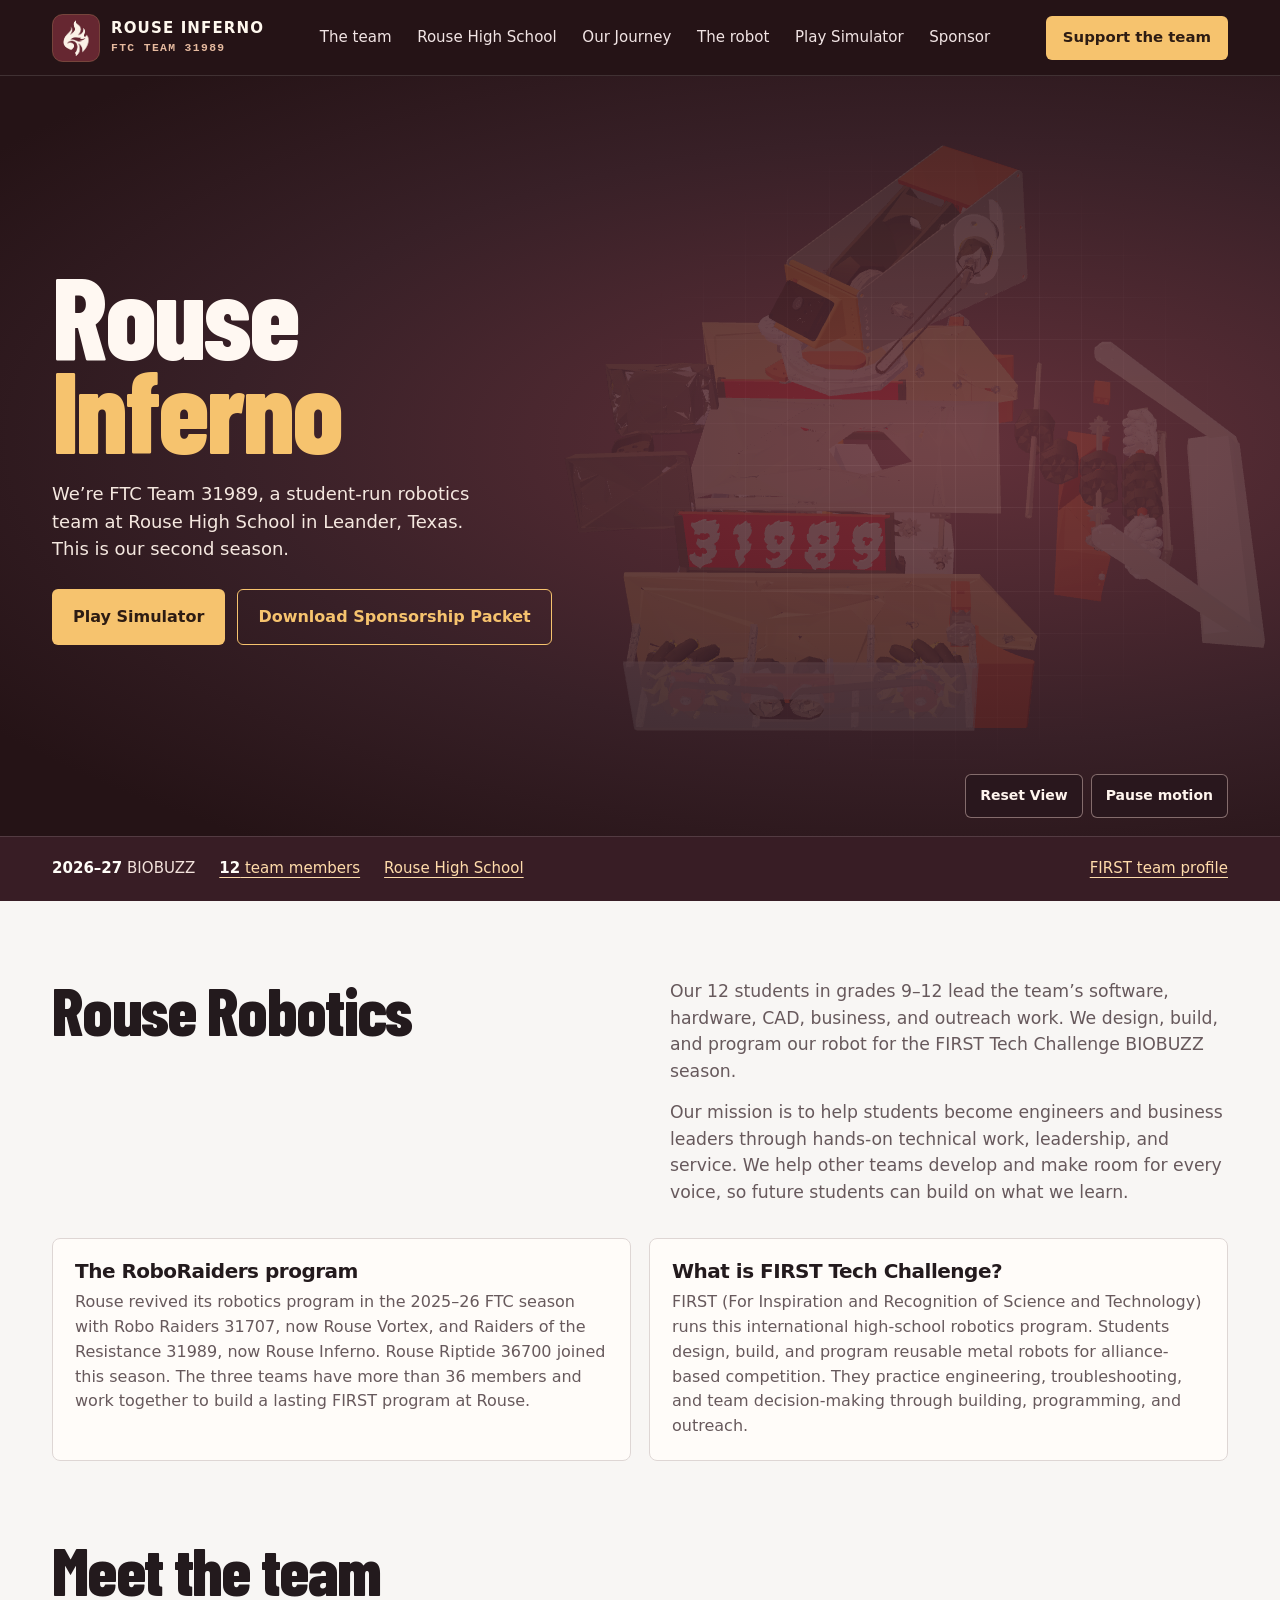
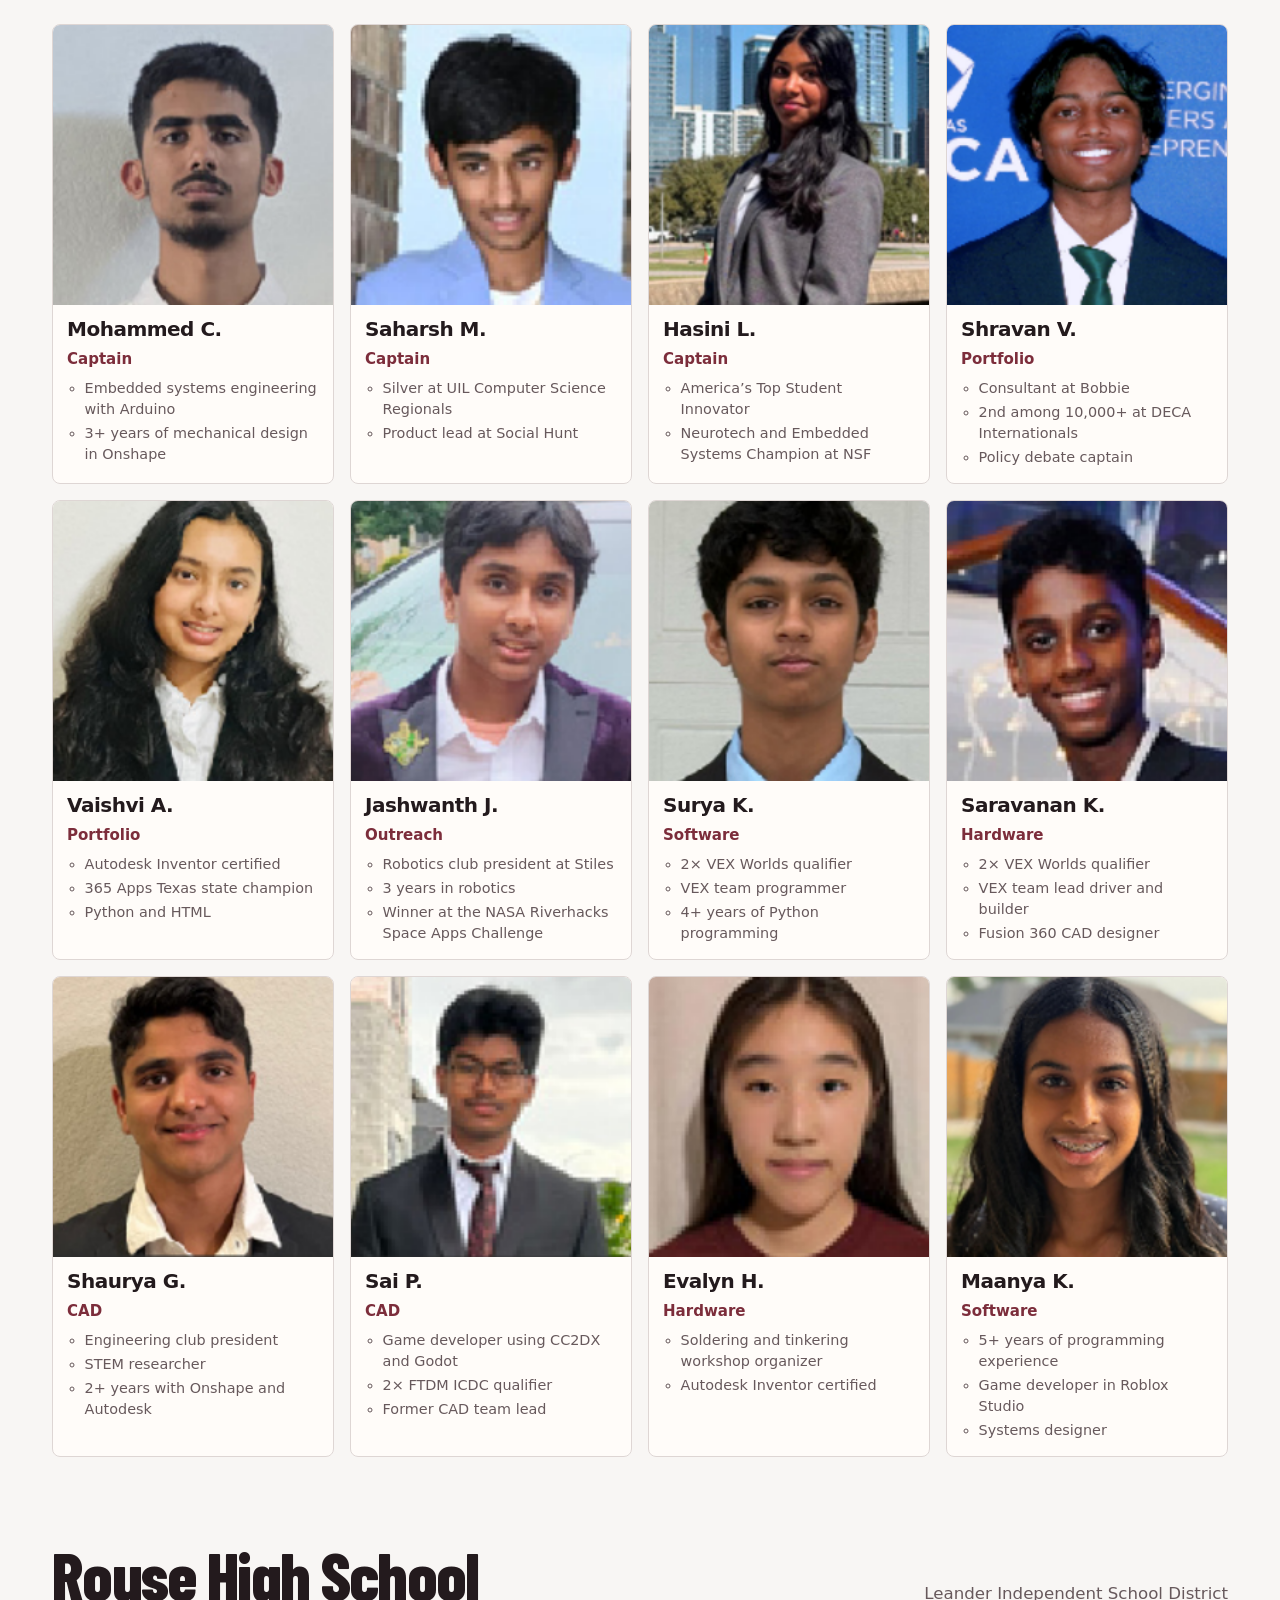
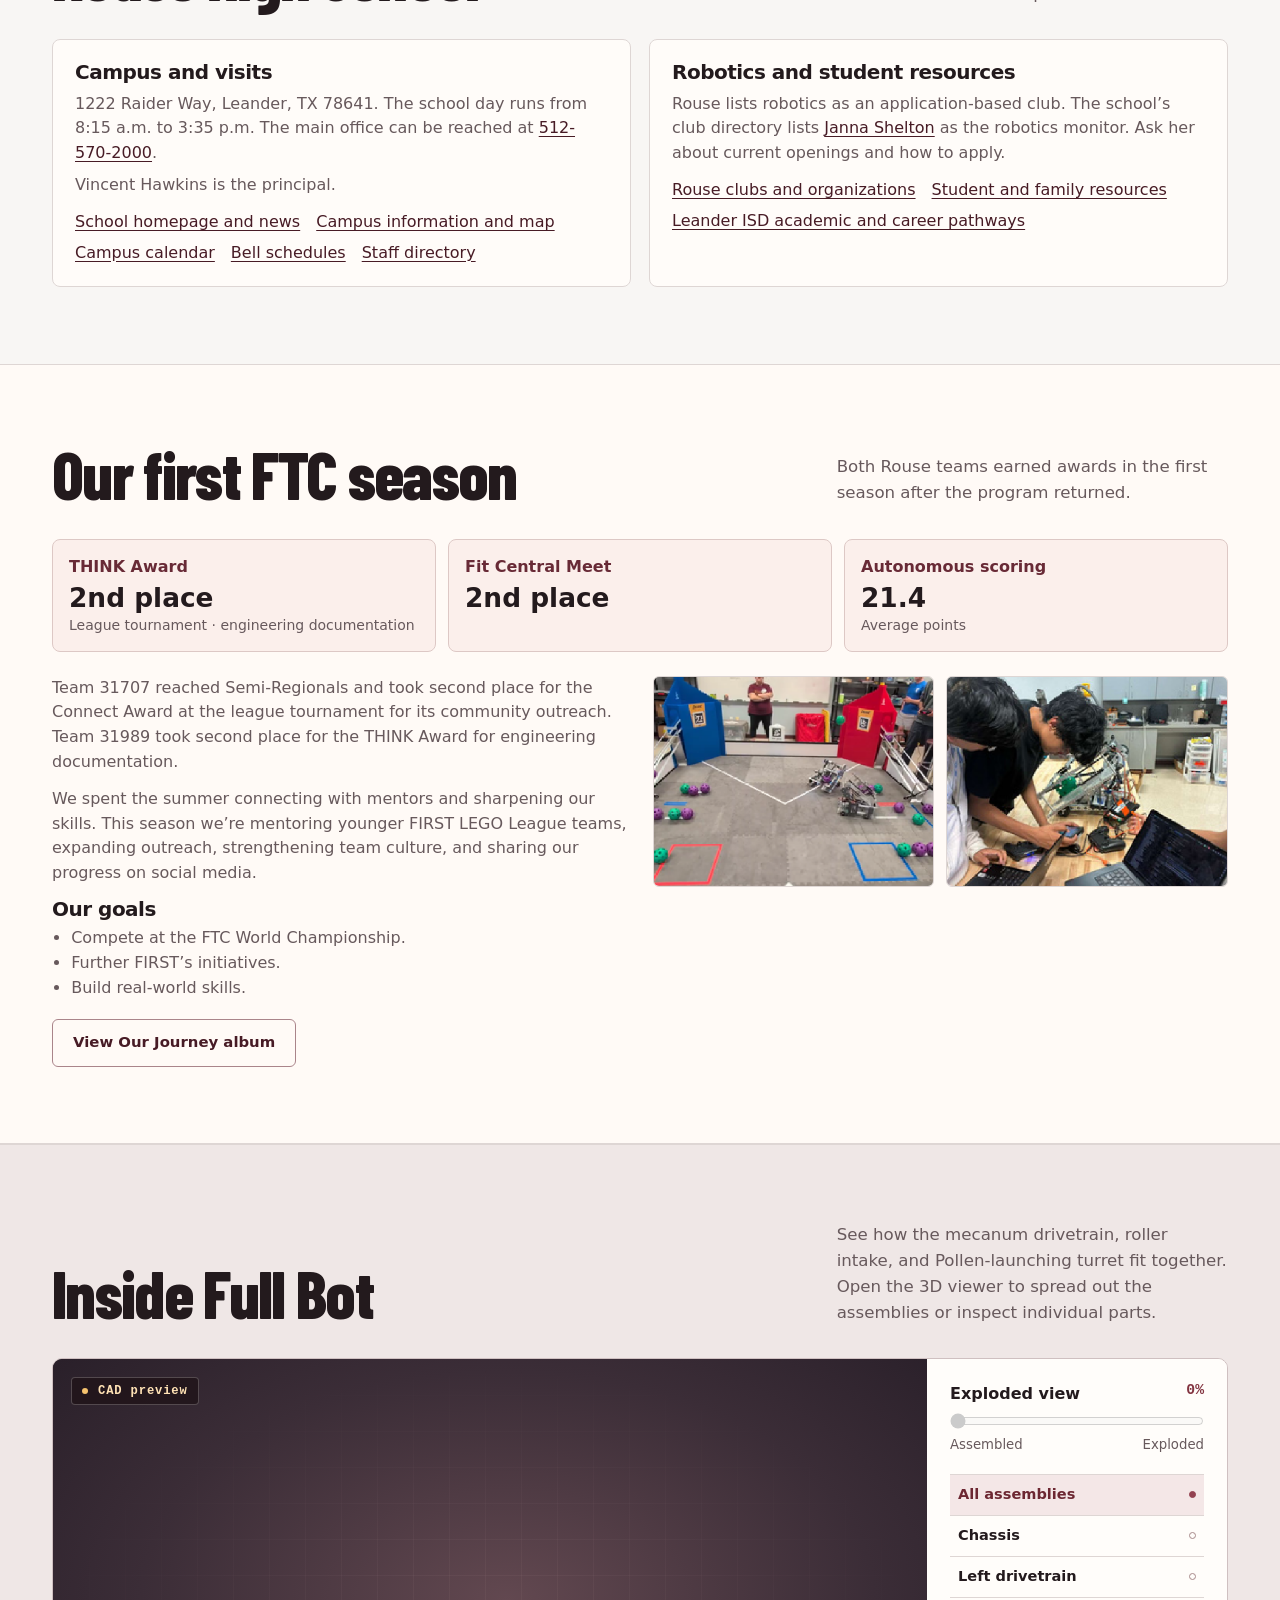
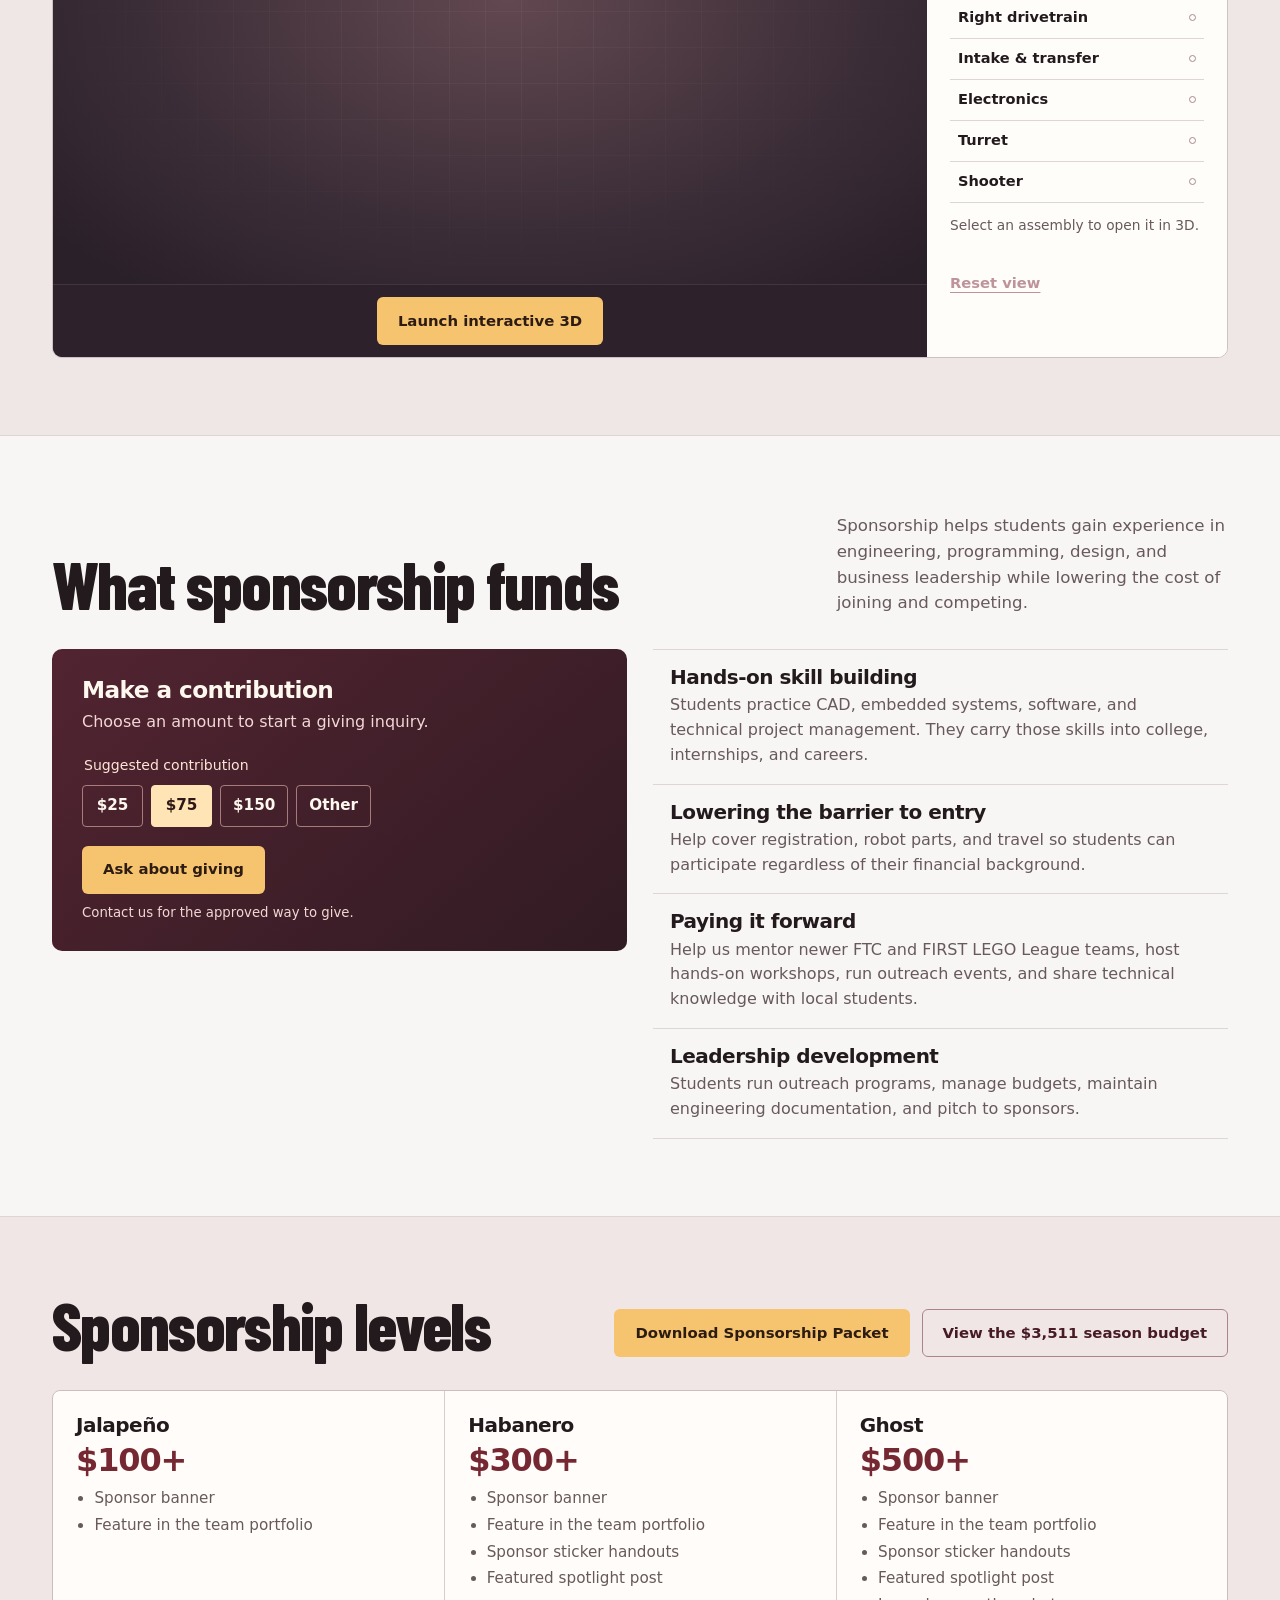
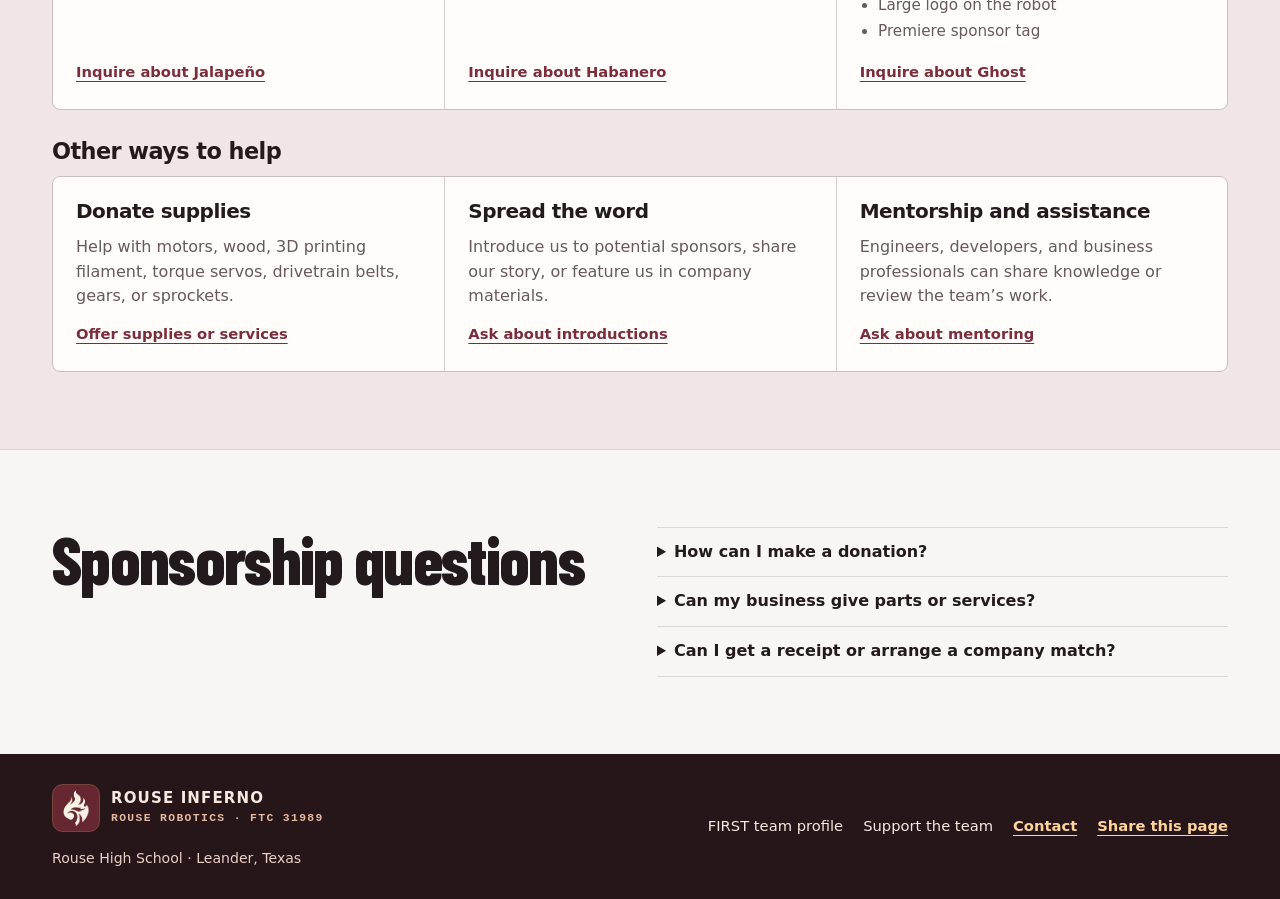
==== commit e0c02288: "Enlarge flame logos in the site footer and sponsor brief" ====
--- a/index.html
+++ b/index.html
@@ -7,7 +7,7 @@
   <meta name="theme-color" content="#211114">
   <link rel="icon" href="assets/inferno-mark.svg" type="image/svg+xml">
   <link rel="preload" href="assets/barlow-condensed-800.woff2" as="font" type="font/woff2" crossorigin>
-  <link rel="stylesheet" href="site.css?v=homepage-flame">
+  <link rel="stylesheet" href="site.css?v=footer-flame">
   <script src="site.js?v=step-ap242" type="module"></script>
 </head>
 <body class="cinematic-home">
@@ -241,7 +241,7 @@
   </section>
 </main>
 <footer class="site-footer"><div class="shell footer-inner">
-  <div><a class="brand" href="#top"><img src="assets/inferno-mark.svg" alt="" width="38" height="38"><span>ROUSE INFERNO<small>ROUSE ROBOTICS · FTC 31989</small></span></a><p>Rouse High School · Leander, Texas</p></div>
+  <div><a class="brand" href="#top"><img src="assets/inferno-mark.svg" alt="" width="48" height="48"><span>ROUSE INFERNO<small>ROUSE ROBOTICS · FTC 31989</small></span></a><p>Rouse High School · Leander, Texas</p></div>
   <nav aria-label="Footer navigation"><a href="https://ftc-events.firstinspires.org/team/31989">FIRST team profile</a><a href="#support">Support the team</a><button class="text-button" data-inquiry="General question" type="button">Contact</button><button class="text-button" id="share" type="button">Share this page</button></nav>
   <p id="share-status" role="status"></p>
 </div></footer>
--- a/site.css
+++ b/site.css
@@ -63,7 +63,7 @@
 .cinematic-home :is(.season-section, .sponsor) > .shell,
 .cinematic-home .lab :is(.section-top, .lab-controls) { position: relative; z-index: 2; }
 .cinematic-home .lab-controls { background: #fffdfa; }
-.cinematic-home .site-header .brand img { flex: none; width: 48px; height: 48px; }
+:is(.site-header, .site-footer, .print-brief) .brand img { flex: none; width: 48px; height: 48px; }
 .sculpture-live .hero-art { touch-action: pan-y; }
 .sculpture-live .hero-art img,
 .sculpture-live .model-poster { opacity: 0; animation: none; }
@@ -238,7 +238,7 @@
     display: grid;
     grid-template-columns: max-content minmax(0, 1fr);
   }
-  .cinematic-home .site-header .brand img {
+  :is(.site-header, .site-footer, .print-brief) .brand img {
     width: clamp(48px, 14vw, 60px);
     height: auto;
   }
@@ -321,6 +321,7 @@
   .packet-table th,.packet-table td{padding:6px}
 }
 @media print{
+  .print-brief .brand img{width:40px;height:40px}
   @page{size:letter;margin:.42in}
   .print-brief h2{break-after:avoid}
   #sponsorship-levels{break-inside:avoid}
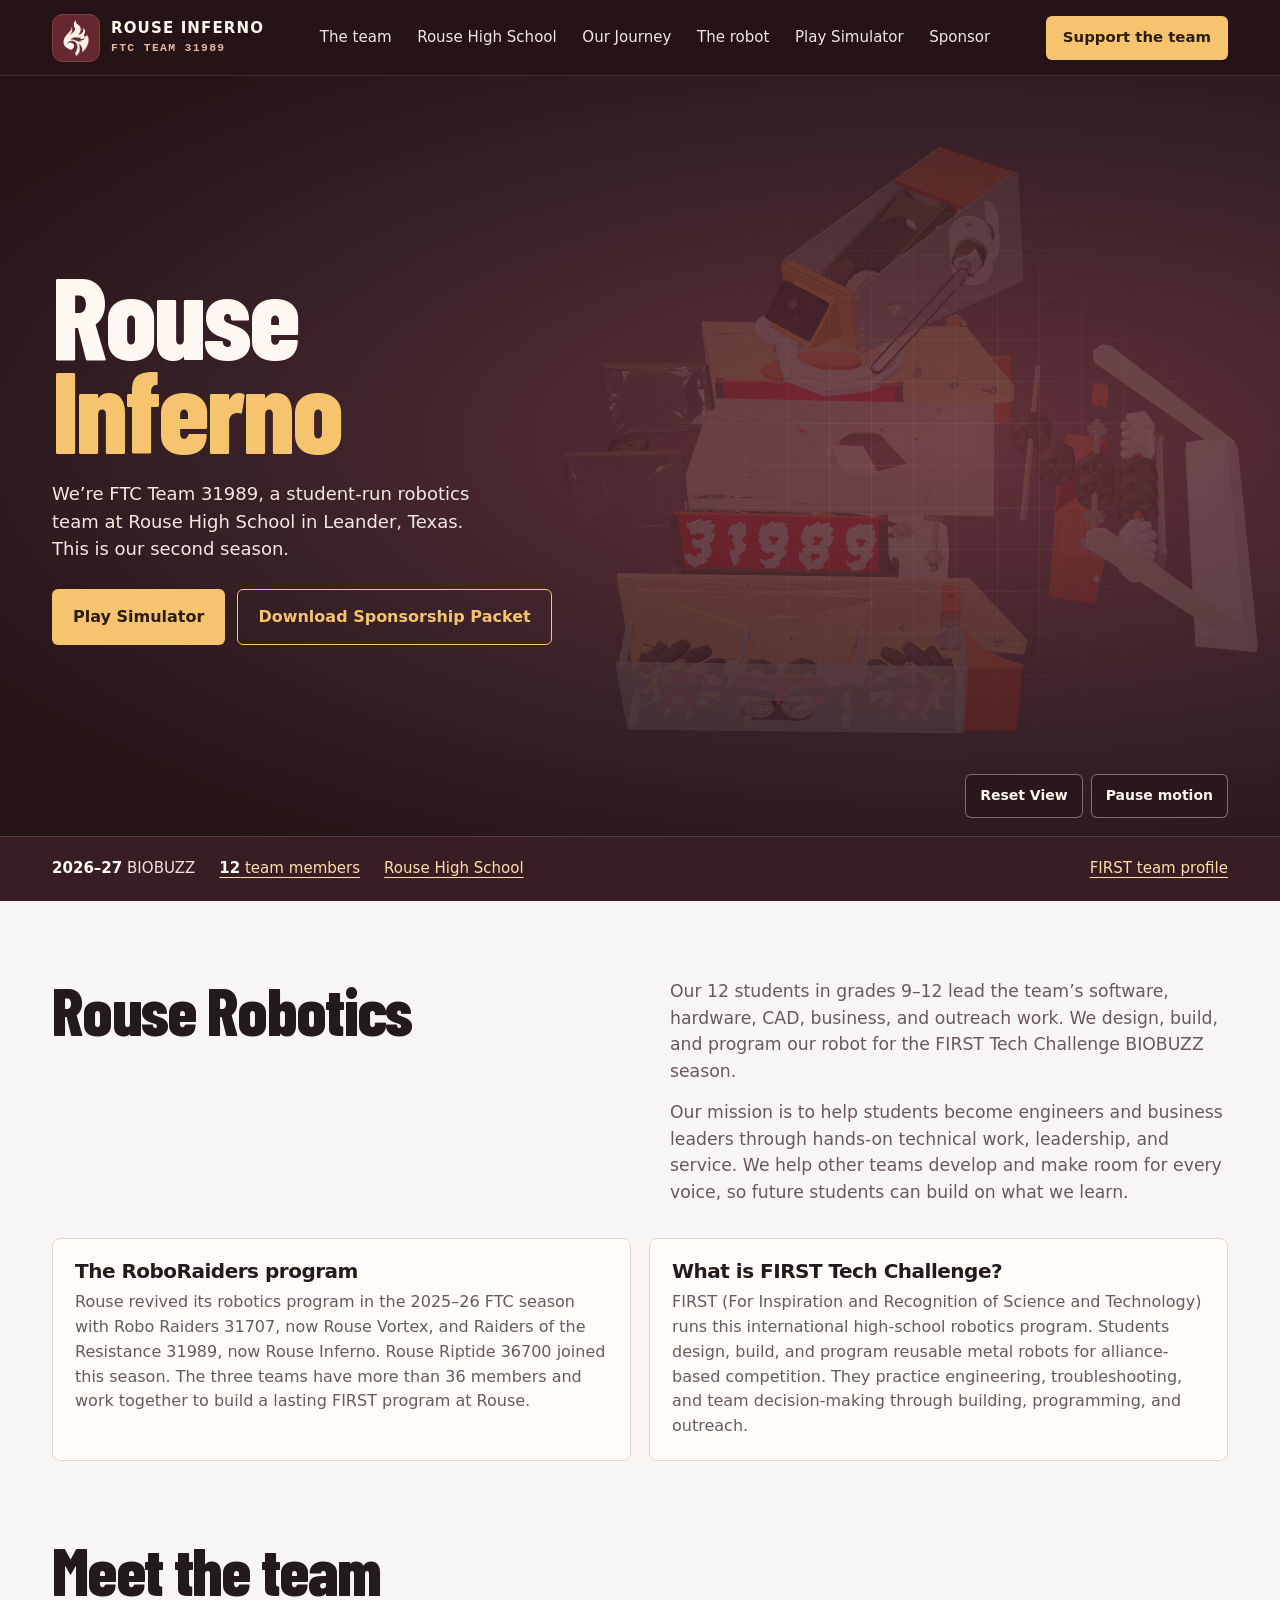
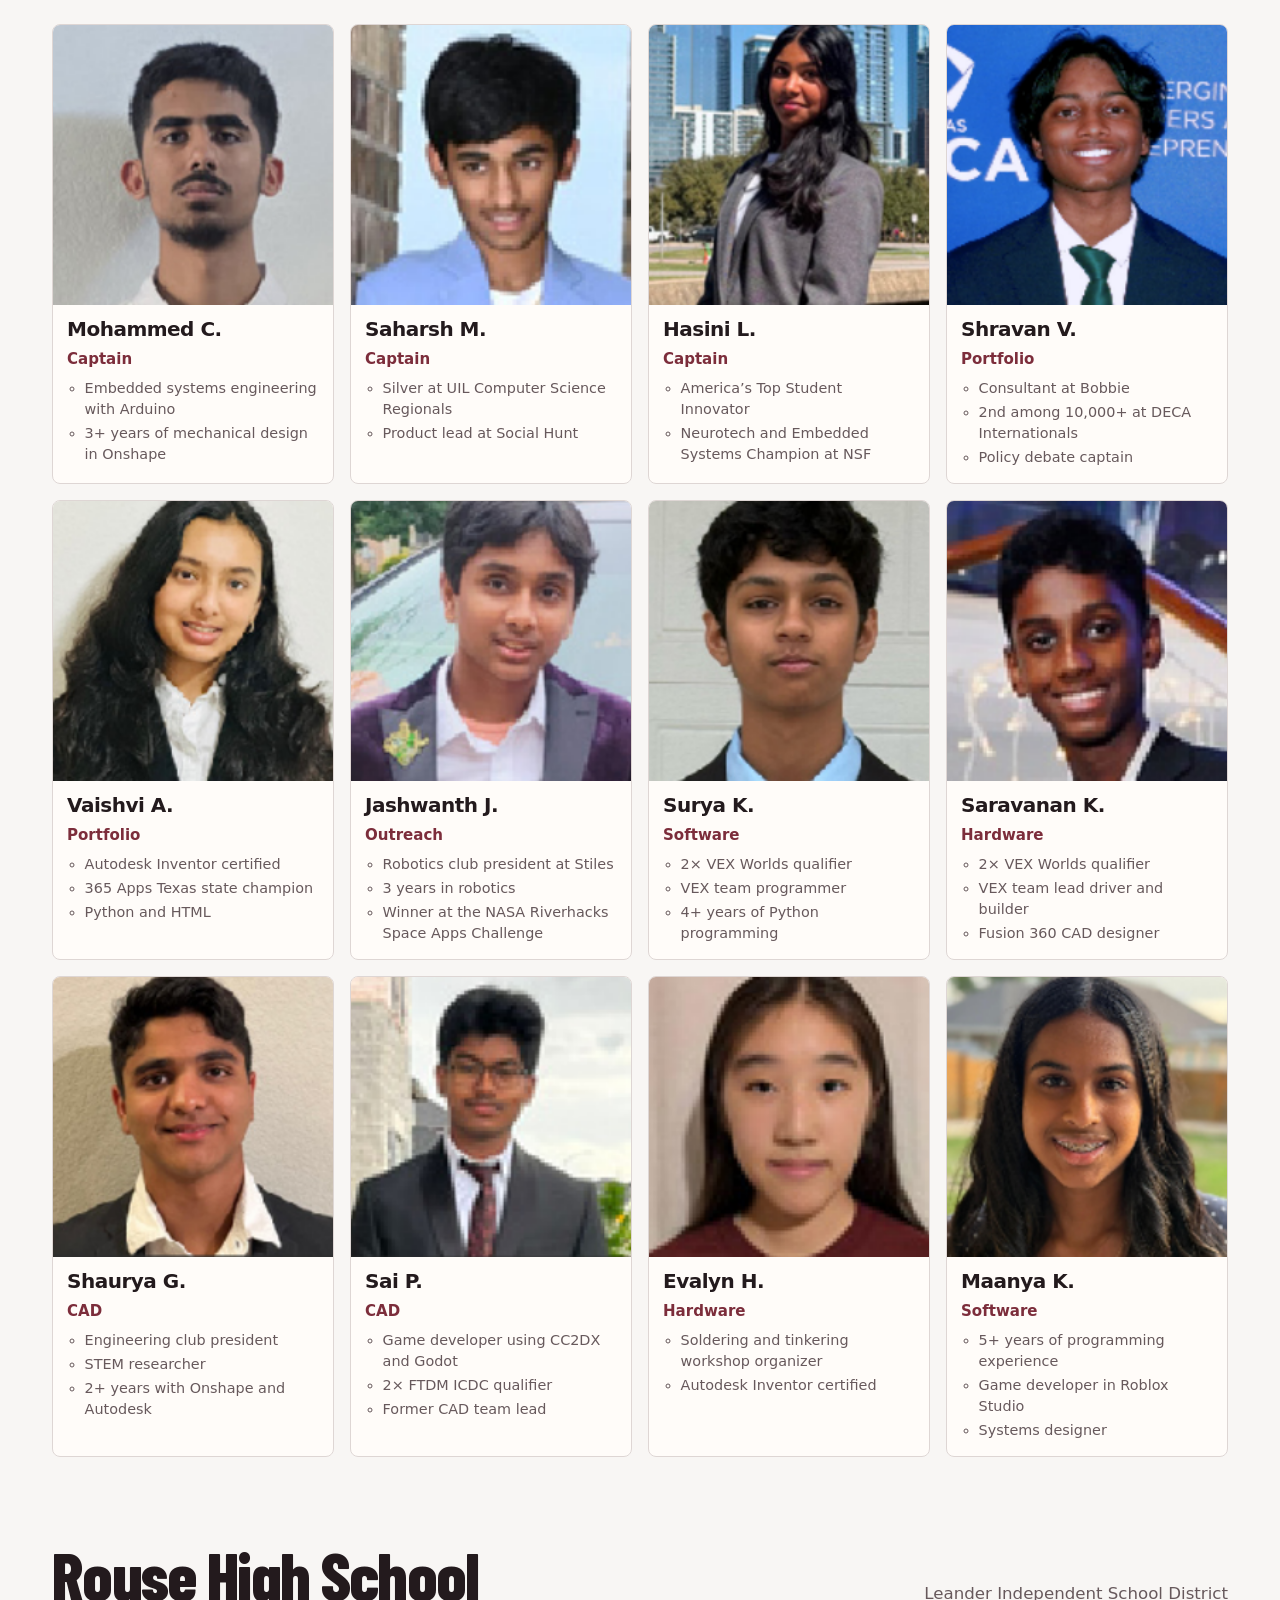
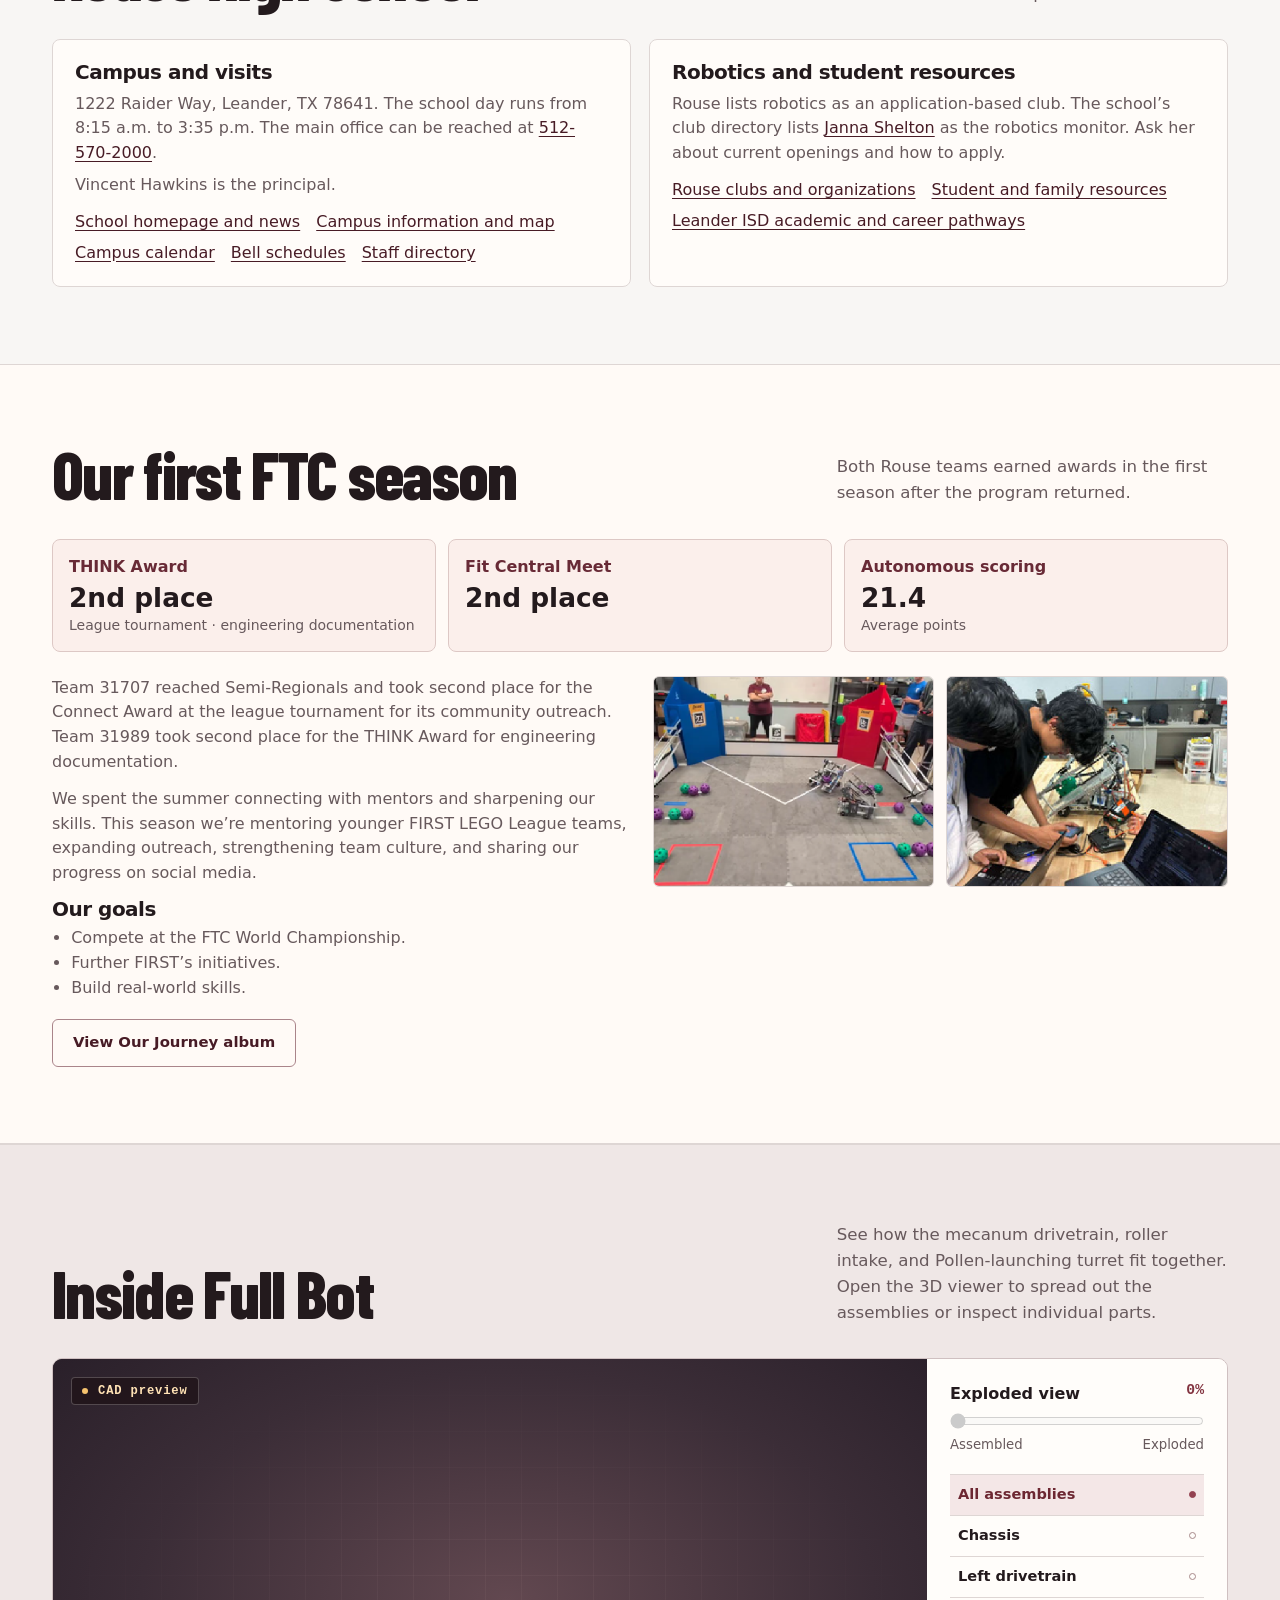
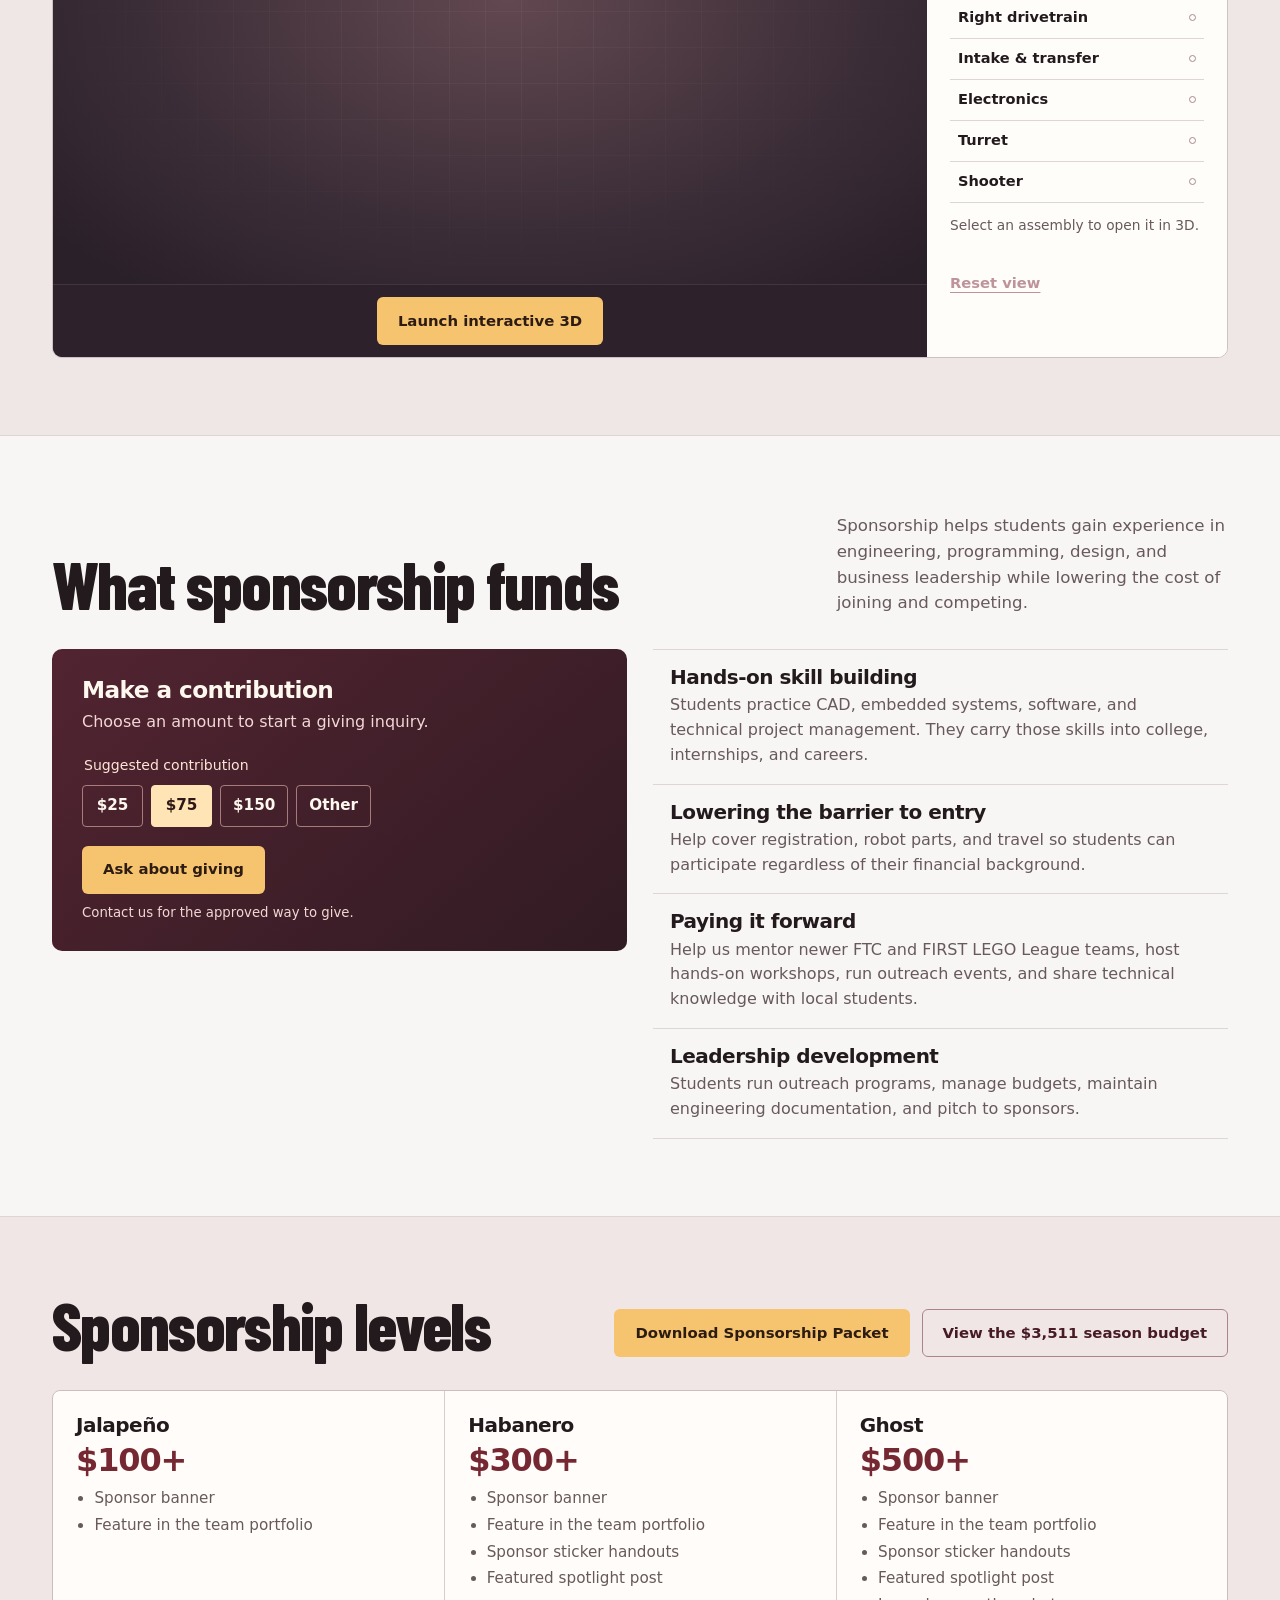
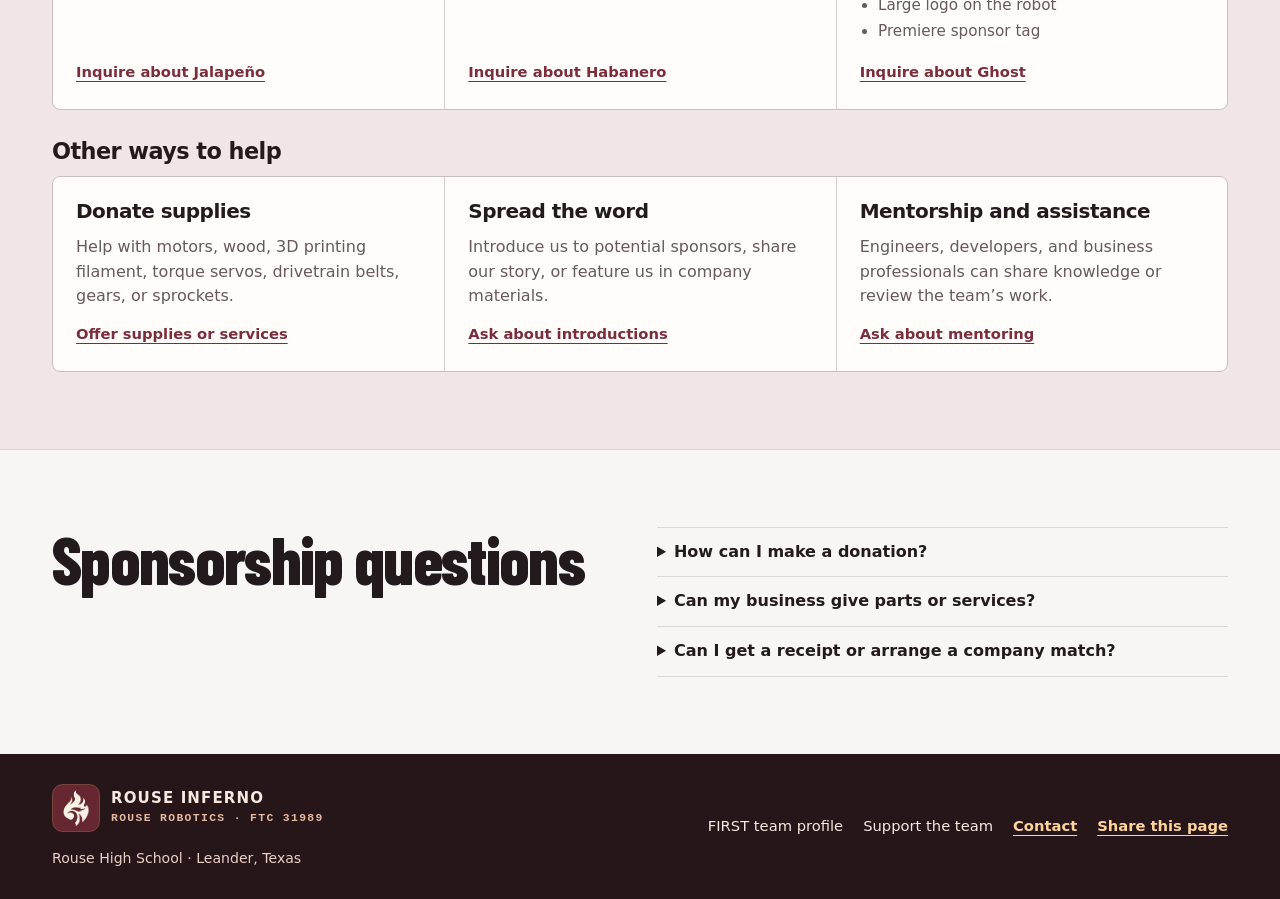
==== commit f5dabef2: "Enlarge the flame on the sponsorship packet cover" ====
--- a/index.html
+++ b/index.html
@@ -28,7 +28,7 @@
         <p class="intro">We’re FTC Team 31989, a student-run robotics team at Rouse High School in Leander, Texas. This is our second season.</p>
         <div class="actions hero-actions">
           <a class="button button-gold" href="play/">Play Simulator</a>
-          <a class="button button-outline" href="assets/rouse-inferno-sponsorship-packet.pdf" download>Download Sponsorship Packet</a>
+          <a class="button button-outline" href="assets/rouse-inferno-sponsorship-packet.pdf?v=cover-flame" download>Download Sponsorship Packet</a>
         </div>
       </div>
       <figure class="hero-art">
@@ -217,7 +217,7 @@
     <div class="section shell">
       <div class="section-top">
         <h2 id="sponsor-title">Sponsorship levels</h2>
-        <div class="actions"><a class="button button-gold" href="assets/rouse-inferno-sponsorship-packet.pdf" download>Download Sponsorship Packet</a><a class="button button-line" href="sponsor-brief.html#finances">View the $3,511 season budget</a></div>
+        <div class="actions"><a class="button button-gold" href="assets/rouse-inferno-sponsorship-packet.pdf?v=cover-flame" download>Download Sponsorship Packet</a><a class="button button-line" href="sponsor-brief.html#finances">View the $3,511 season budget</a></div>
       </div>
       <div class="sponsor-grid sponsor-levels" data-sponsorship-tiers></div>
       <div class="sponsor-other">
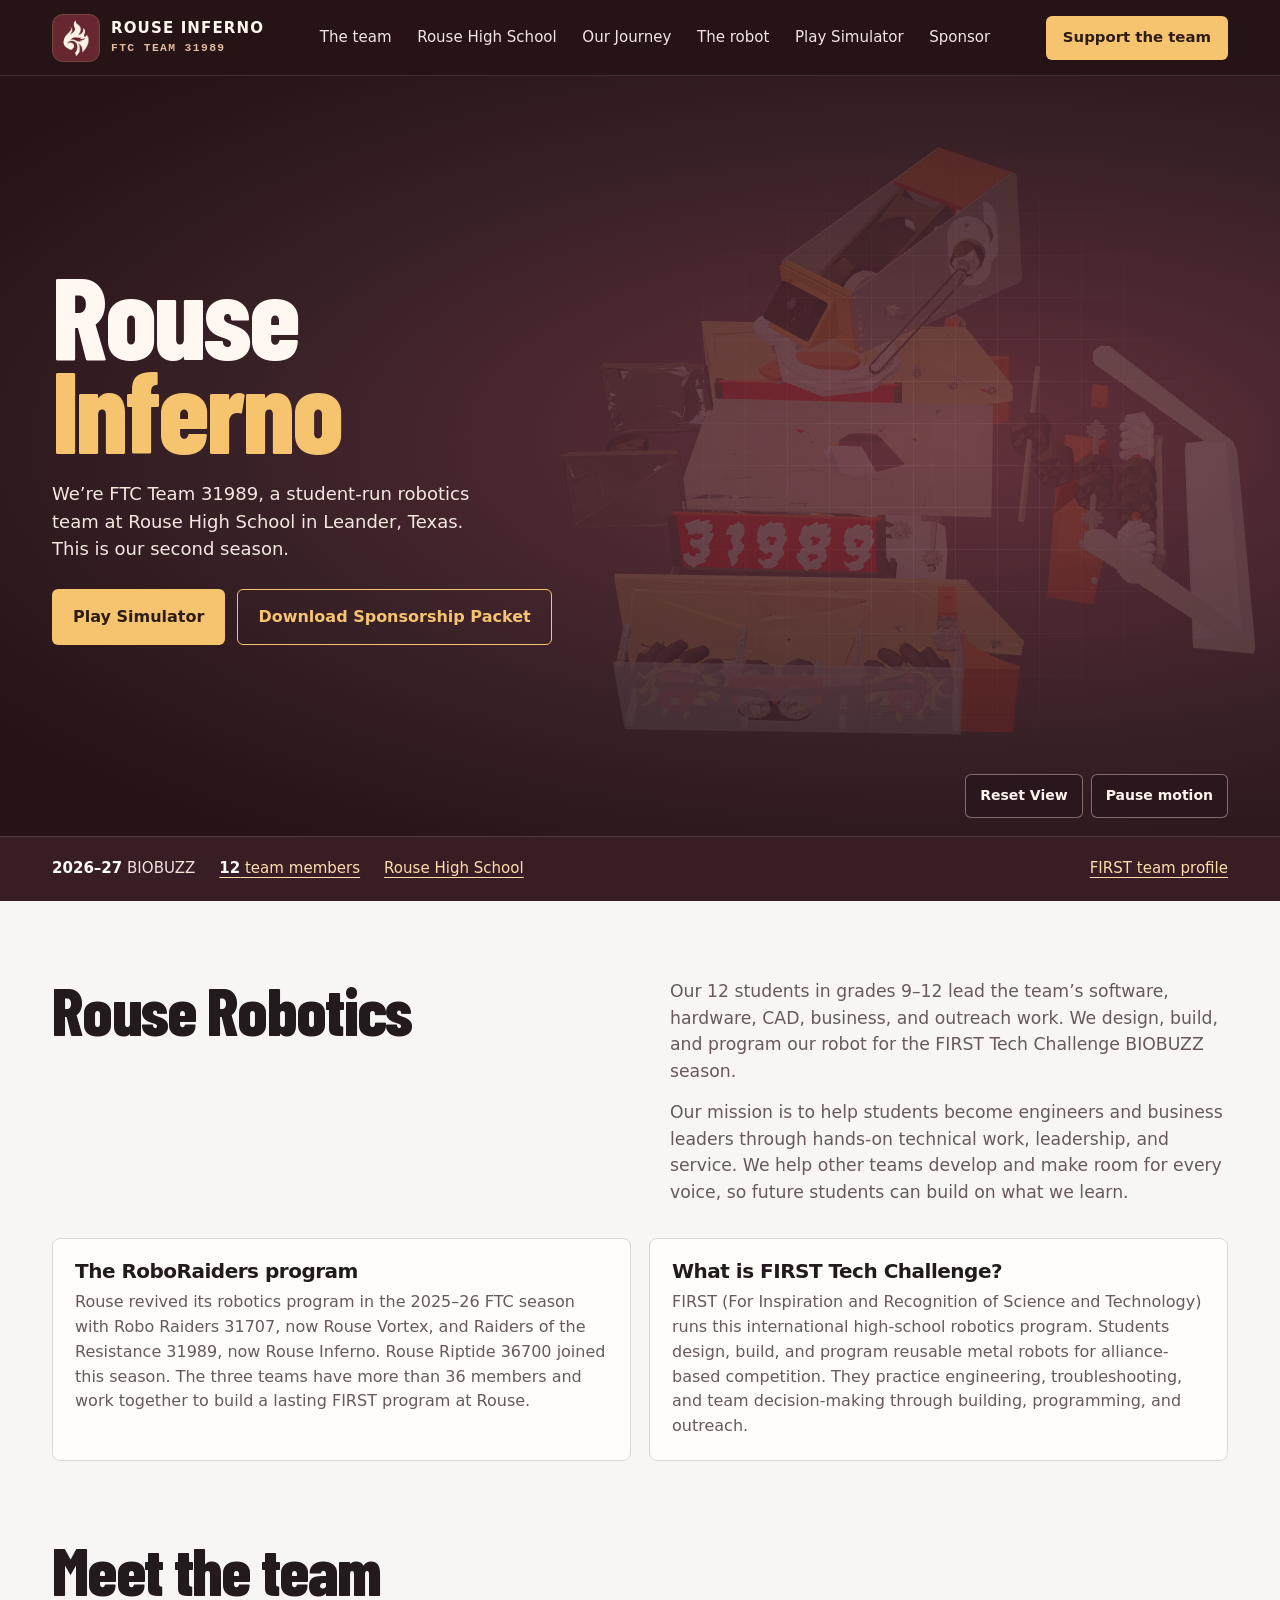
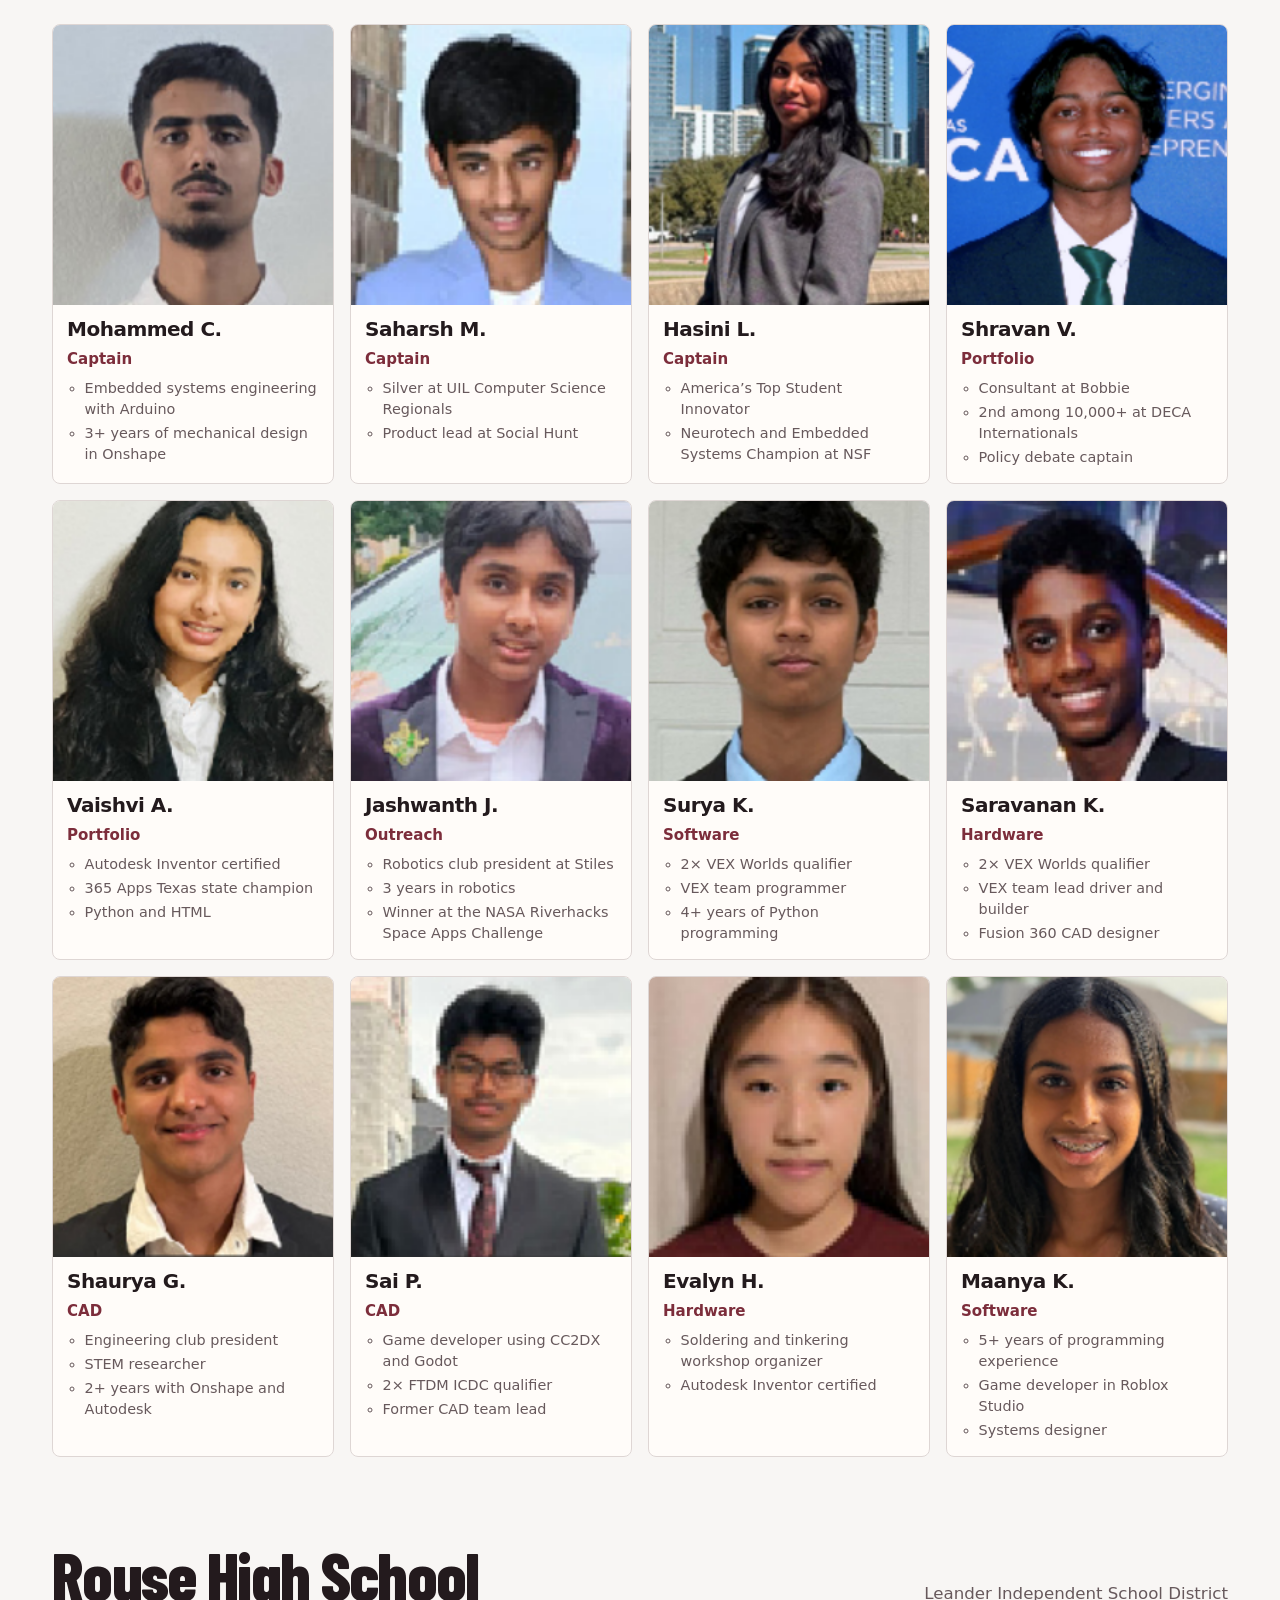
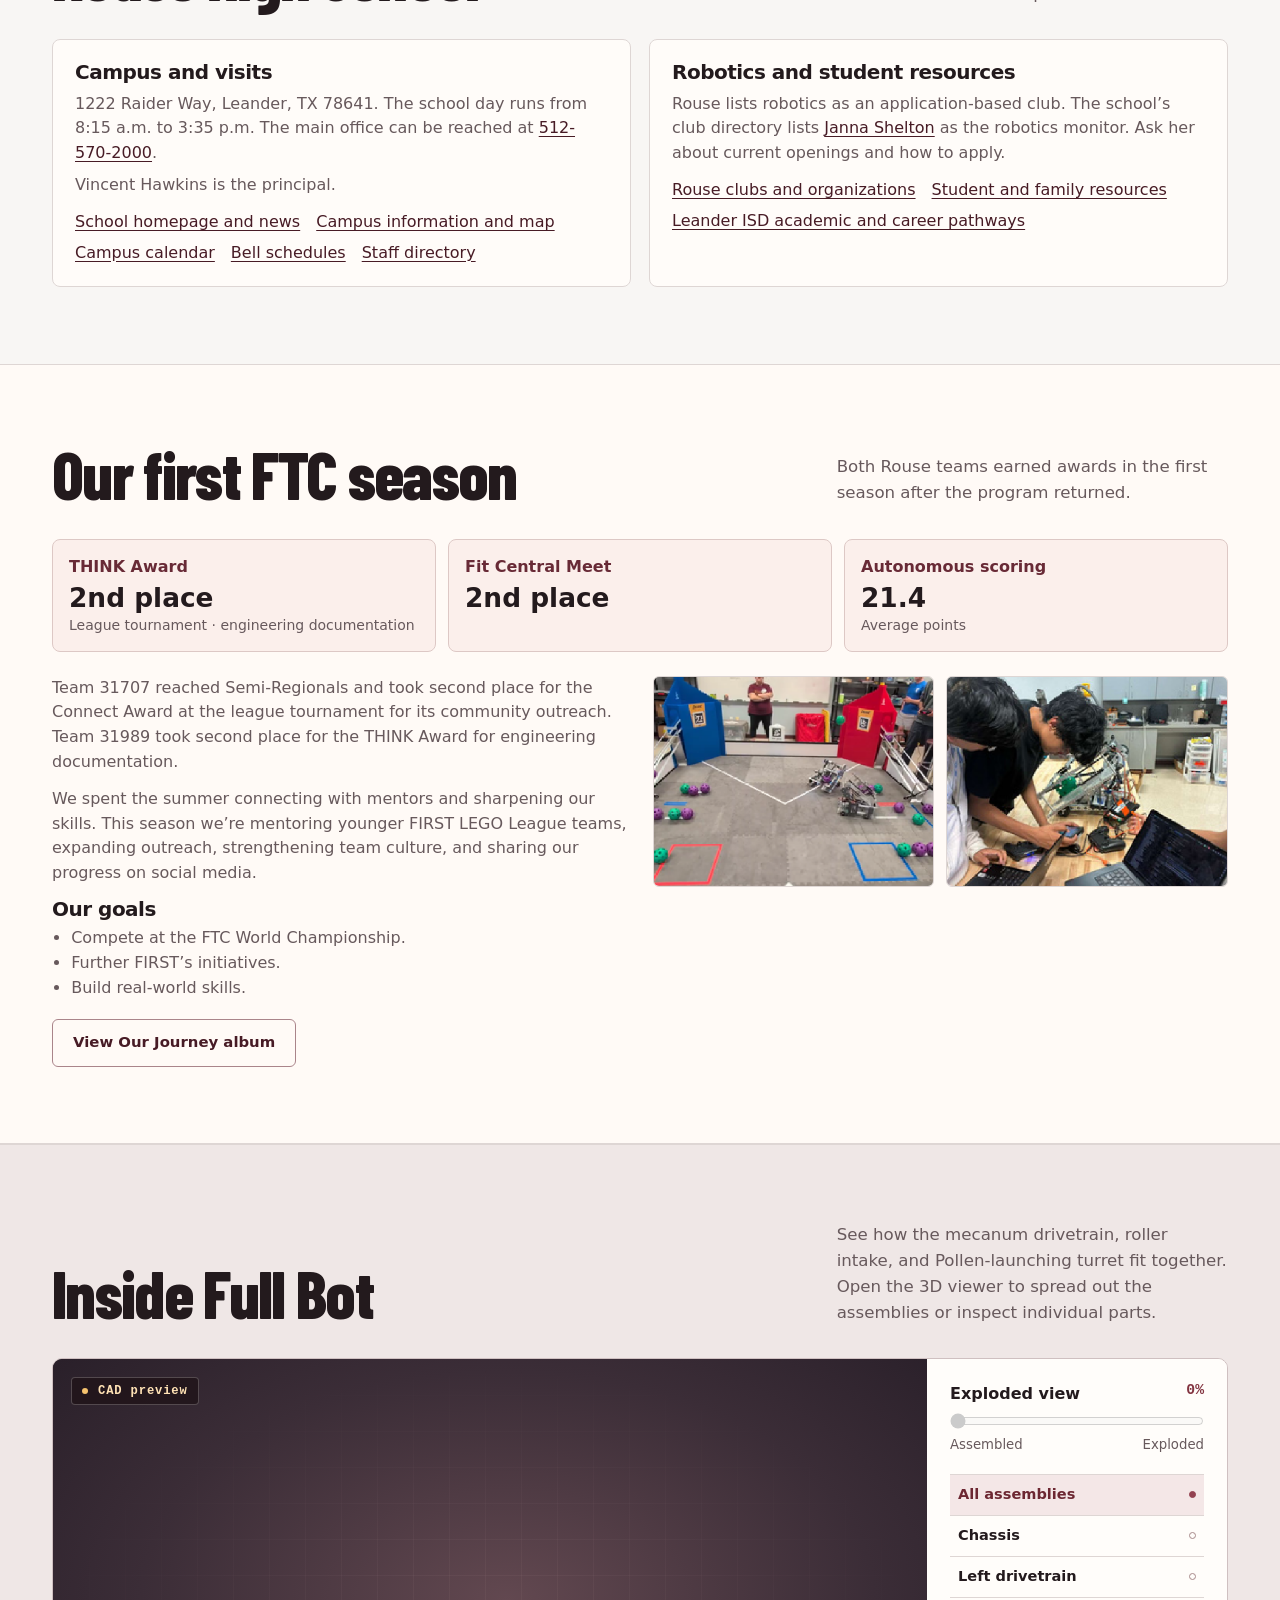
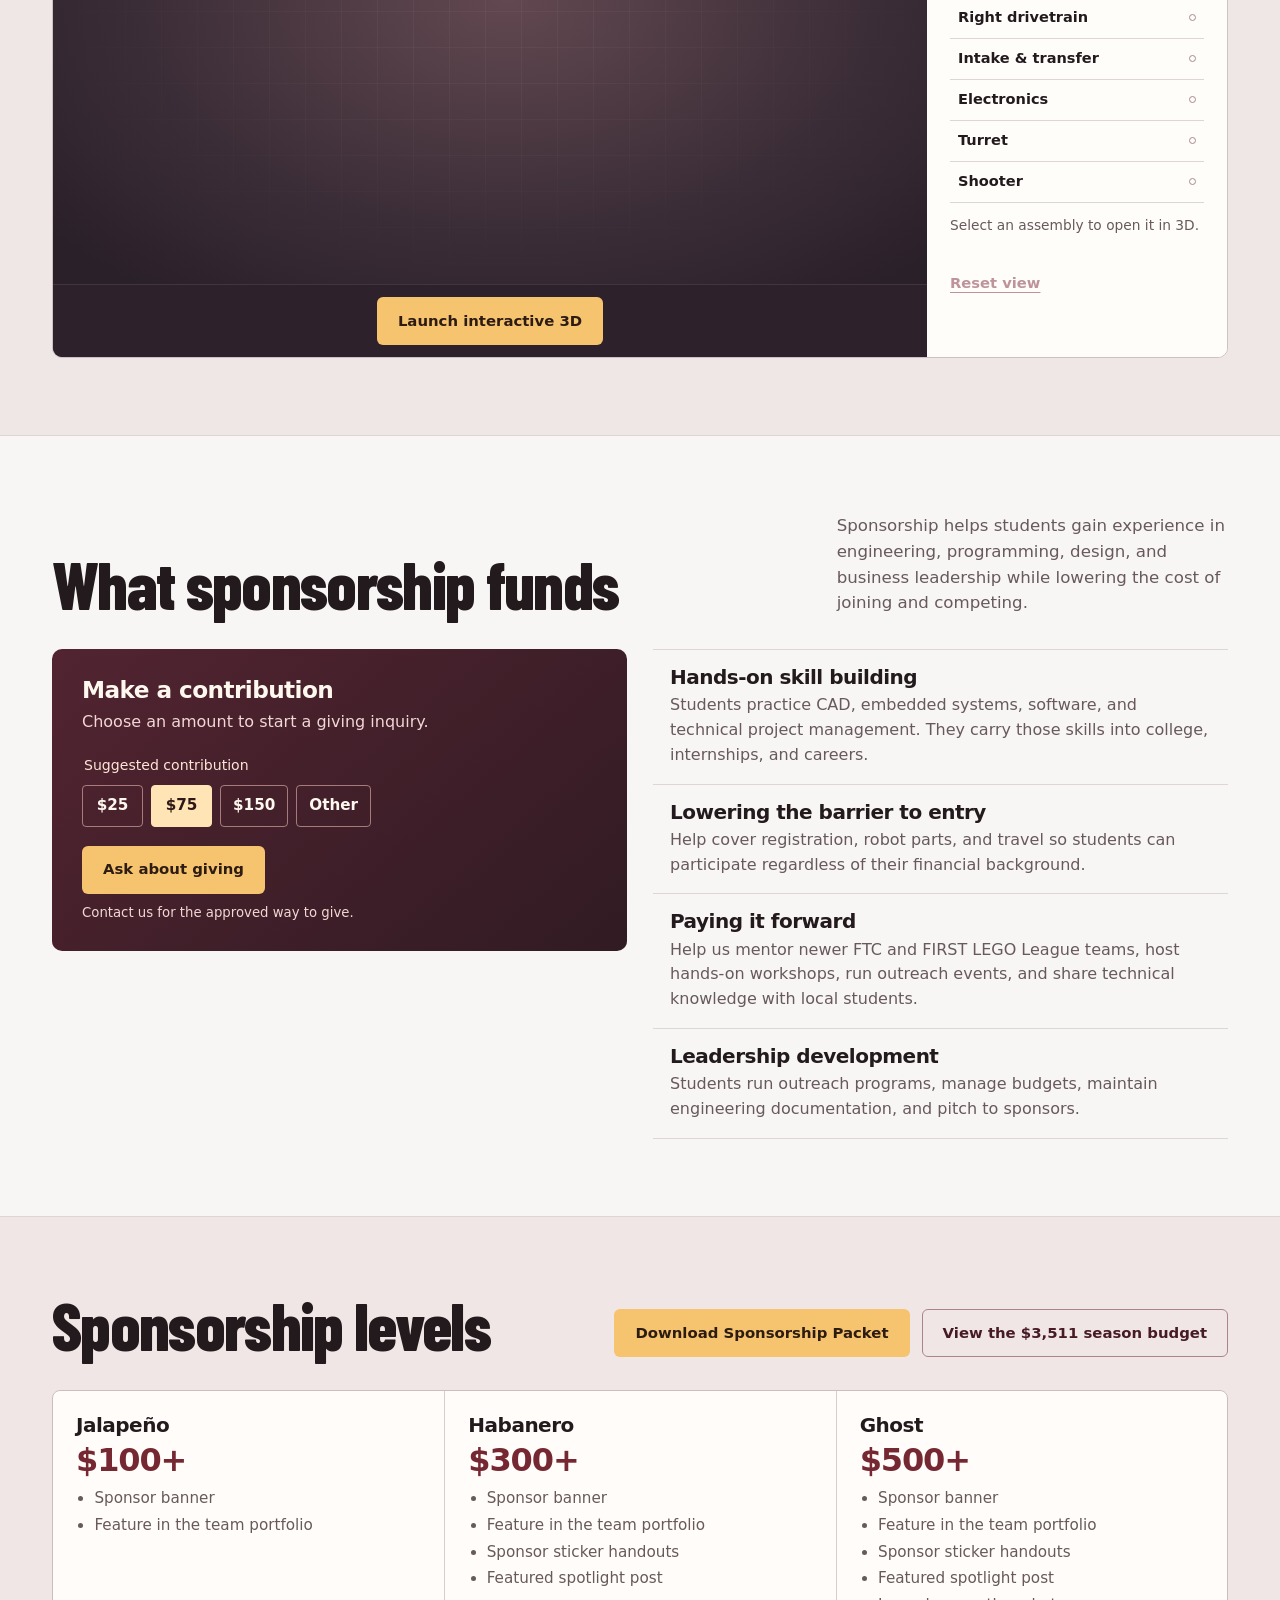
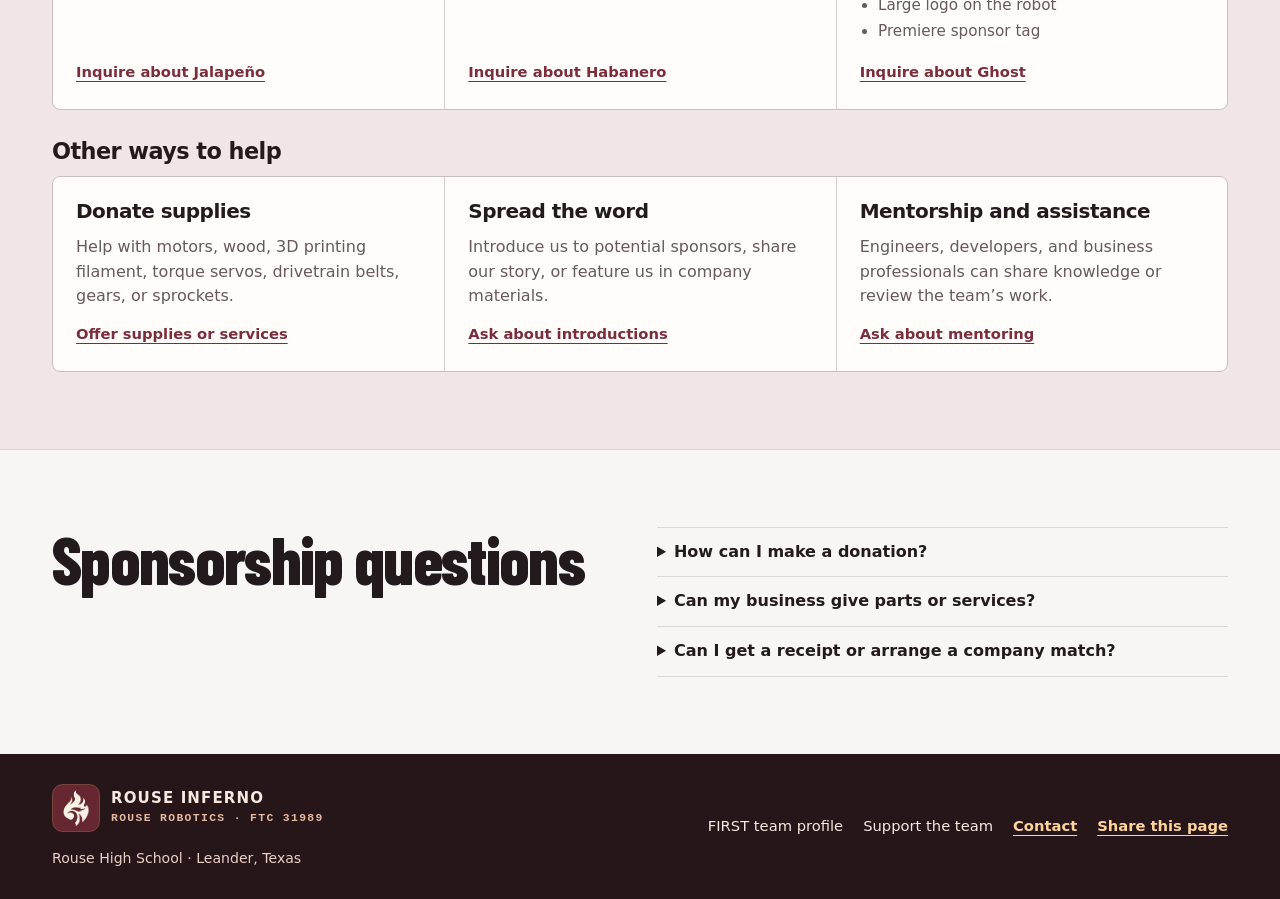
==== commit 6a82d386: "Add the team flame to the sponsorship packet footers" ====
--- a/index.html
+++ b/index.html
@@ -28,7 +28,7 @@
         <p class="intro">We’re FTC Team 31989, a student-run robotics team at Rouse High School in Leander, Texas. This is our second season.</p>
         <div class="actions hero-actions">
           <a class="button button-gold" href="play/">Play Simulator</a>
-          <a class="button button-outline" href="assets/rouse-inferno-sponsorship-packet.pdf?v=cover-flame" download>Download Sponsorship Packet</a>
+          <a class="button button-outline" href="assets/rouse-inferno-sponsorship-packet.pdf?v=footer-flame" download>Download Sponsorship Packet</a>
         </div>
       </div>
       <figure class="hero-art">
@@ -217,7 +217,7 @@
     <div class="section shell">
       <div class="section-top">
         <h2 id="sponsor-title">Sponsorship levels</h2>
-        <div class="actions"><a class="button button-gold" href="assets/rouse-inferno-sponsorship-packet.pdf?v=cover-flame" download>Download Sponsorship Packet</a><a class="button button-line" href="sponsor-brief.html#finances">View the $3,511 season budget</a></div>
+        <div class="actions"><a class="button button-gold" href="assets/rouse-inferno-sponsorship-packet.pdf?v=footer-flame" download>Download Sponsorship Packet</a><a class="button button-line" href="sponsor-brief.html#finances">View the $3,511 season budget</a></div>
       </div>
       <div class="sponsor-grid sponsor-levels" data-sponsorship-tiers></div>
       <div class="sponsor-other">
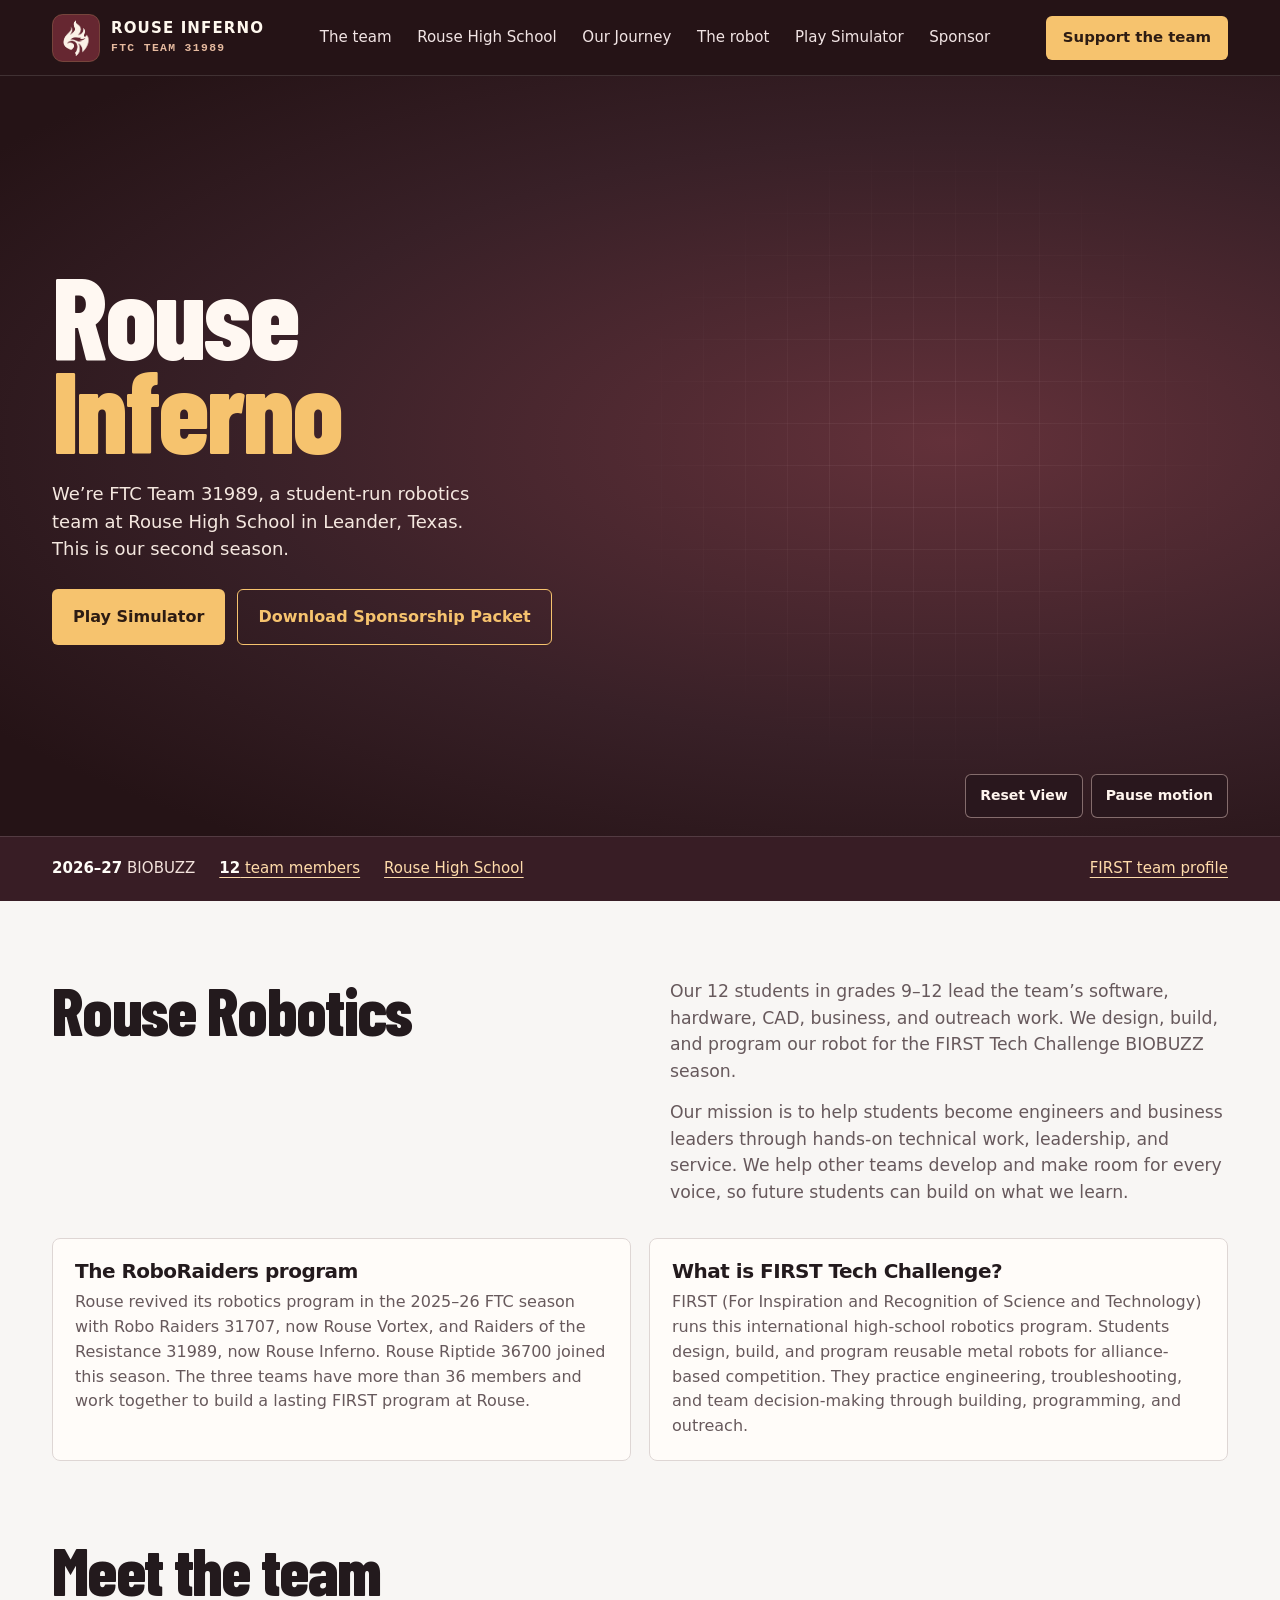
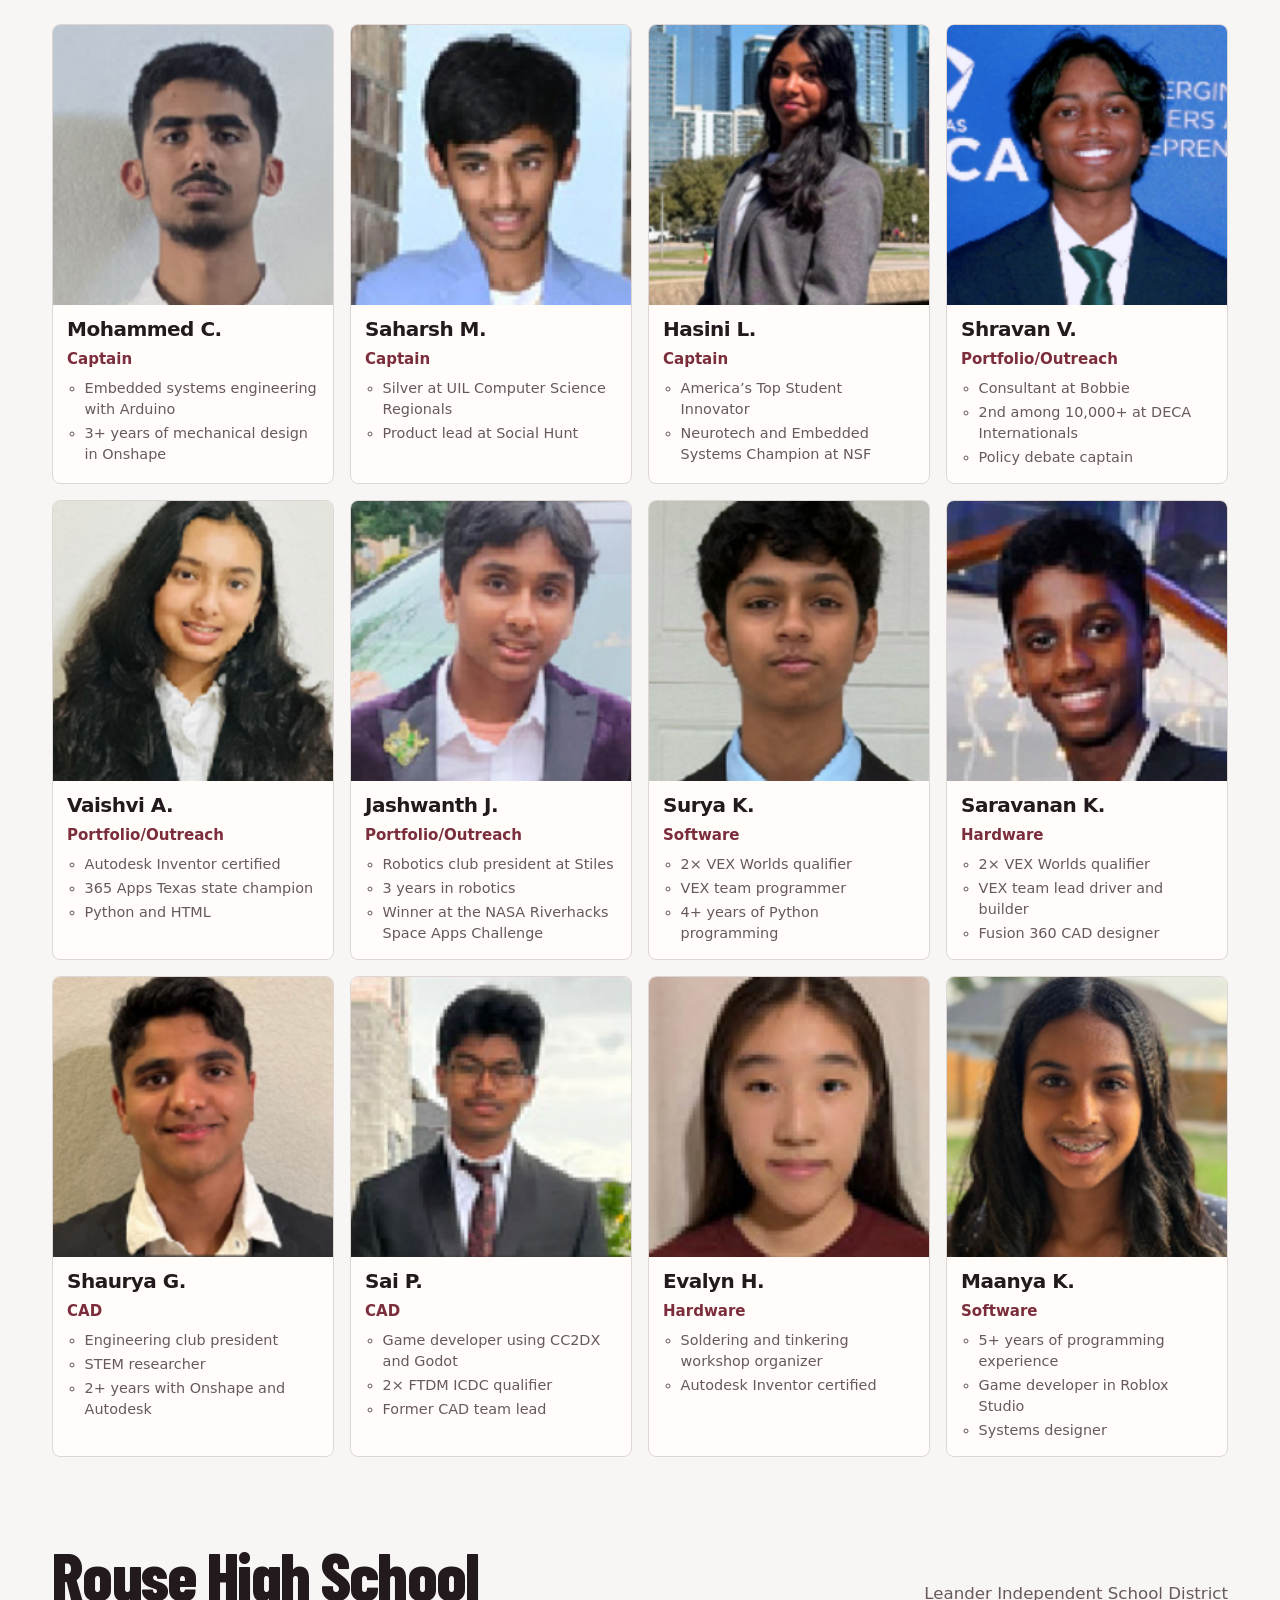
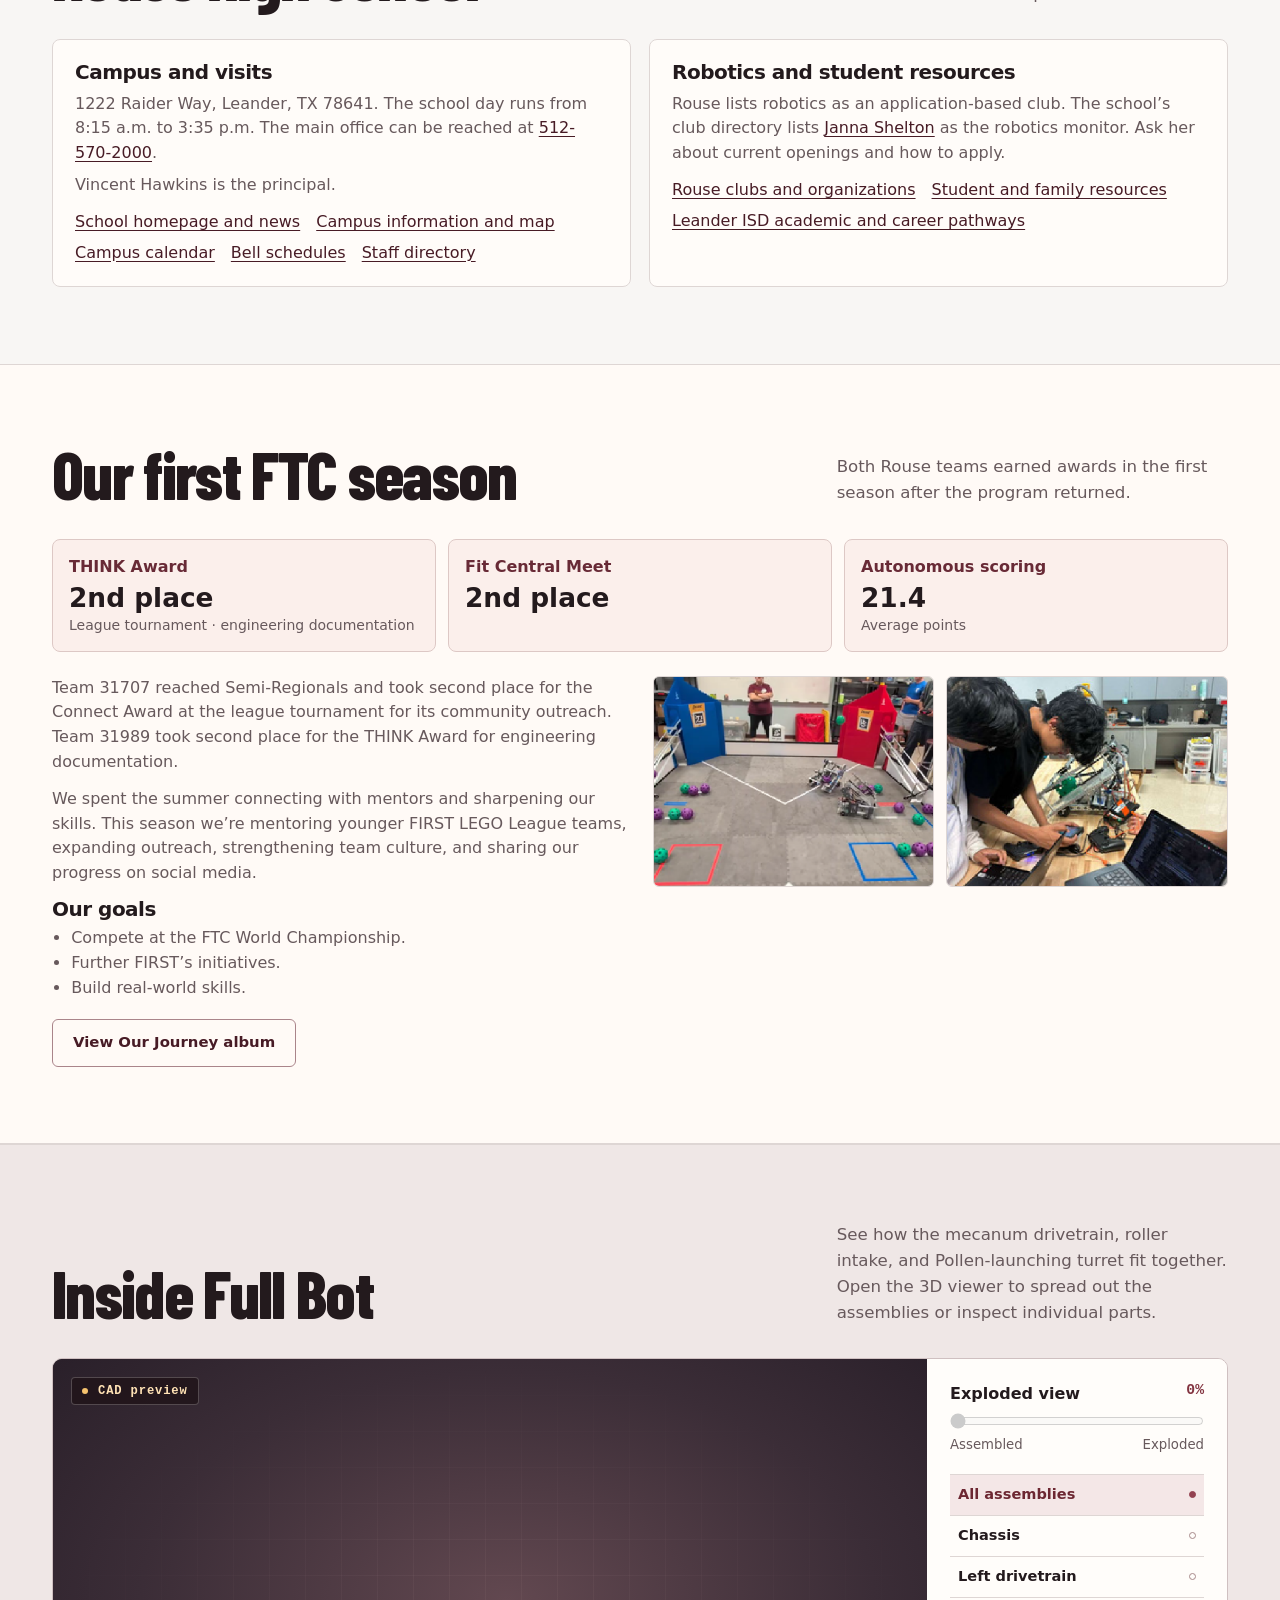
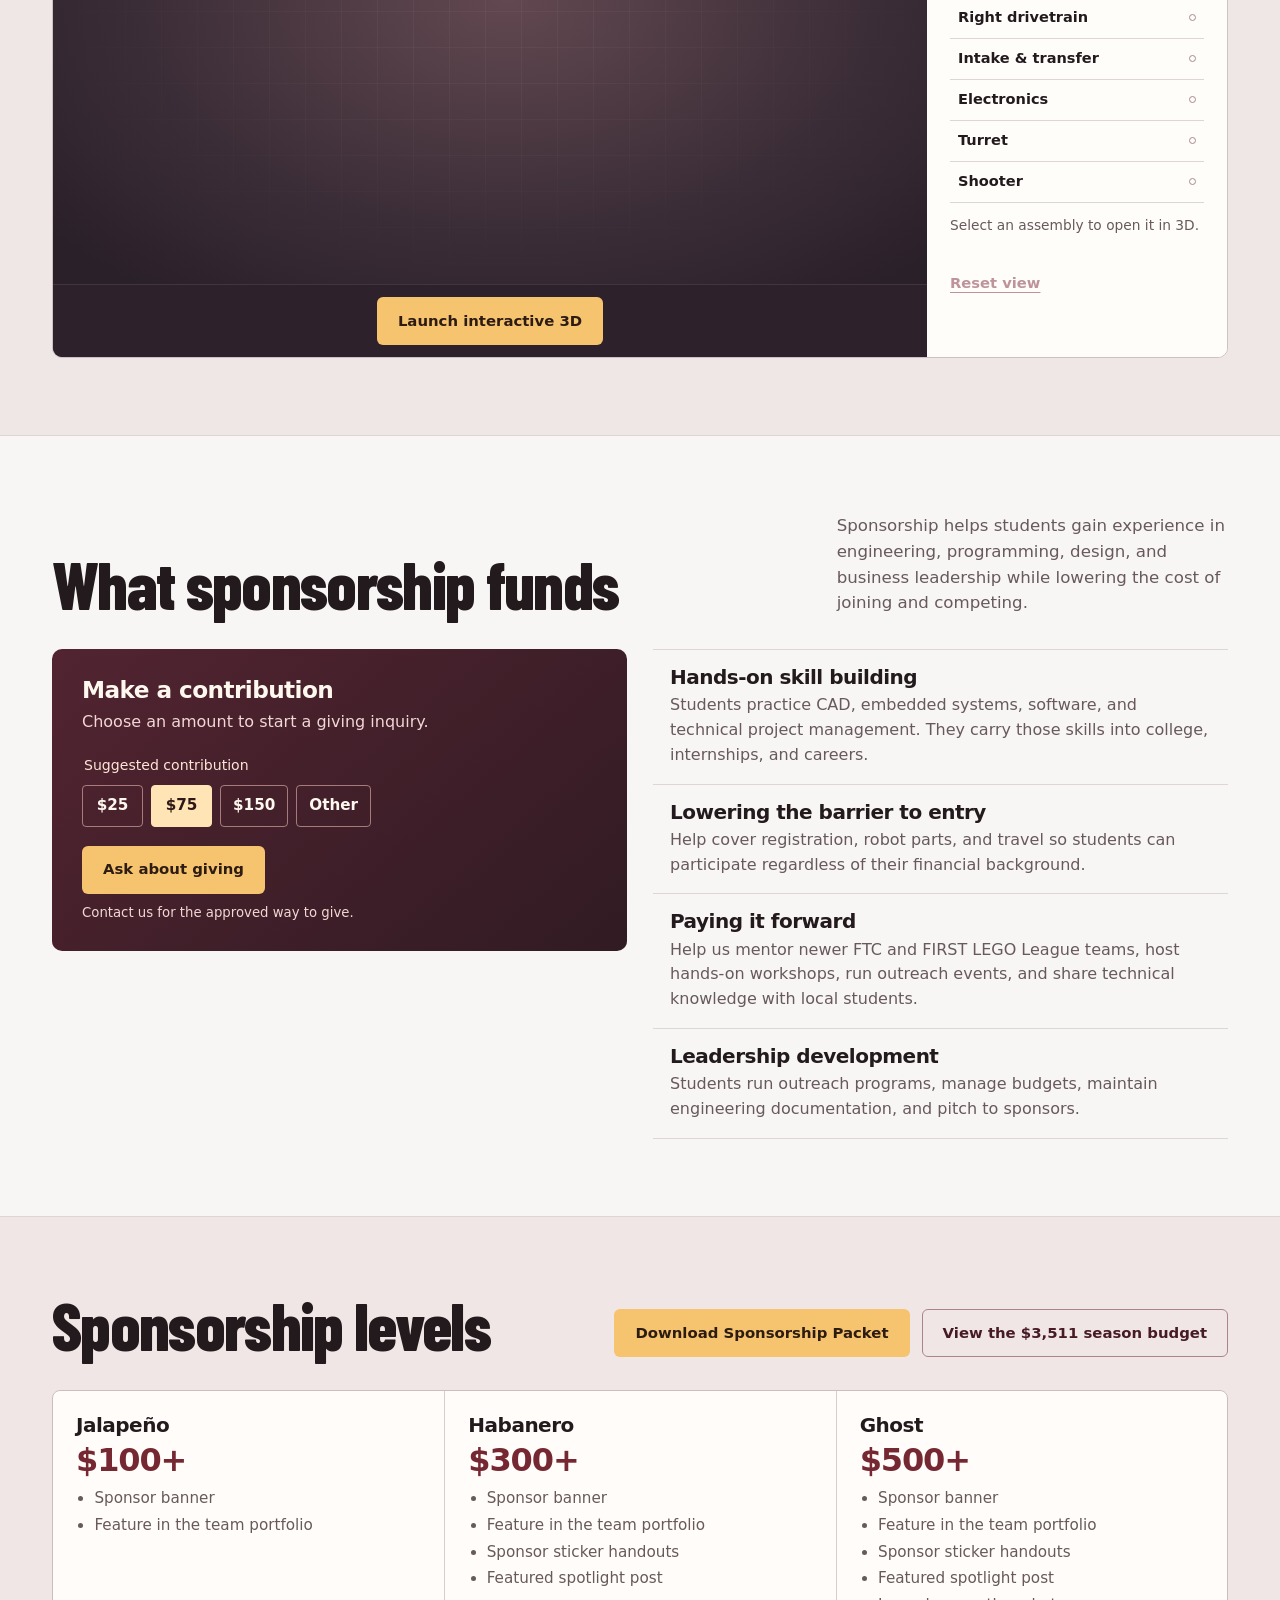
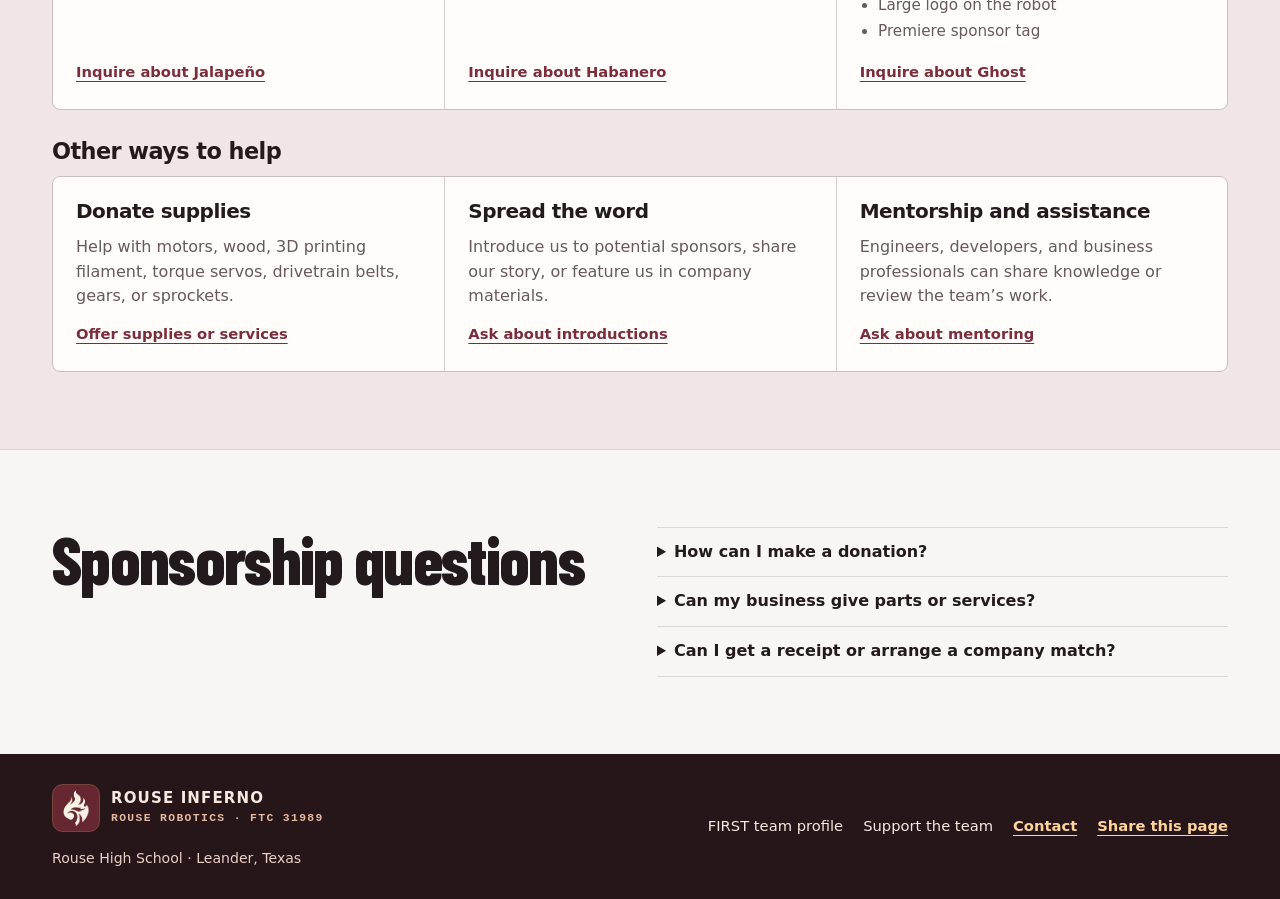
==== commit 7c8f0cb4: "Update Portfolio and Outreach responsibilities on the team roster" ====
--- a/index.html
+++ b/index.html
@@ -8,7 +8,7 @@
   <link rel="icon" href="assets/inferno-mark.svg" type="image/svg+xml">
   <link rel="preload" href="assets/barlow-condensed-800.woff2" as="font" type="font/woff2" crossorigin>
   <link rel="stylesheet" href="site.css?v=footer-flame">
-  <script src="site.js?v=step-ap242" type="module"></script>
+  <script src="site.js?v=portfolio-outreach" type="module"></script>
 </head>
 <body class="cinematic-home">
 <a href="#main" class="skip">Skip to content</a>
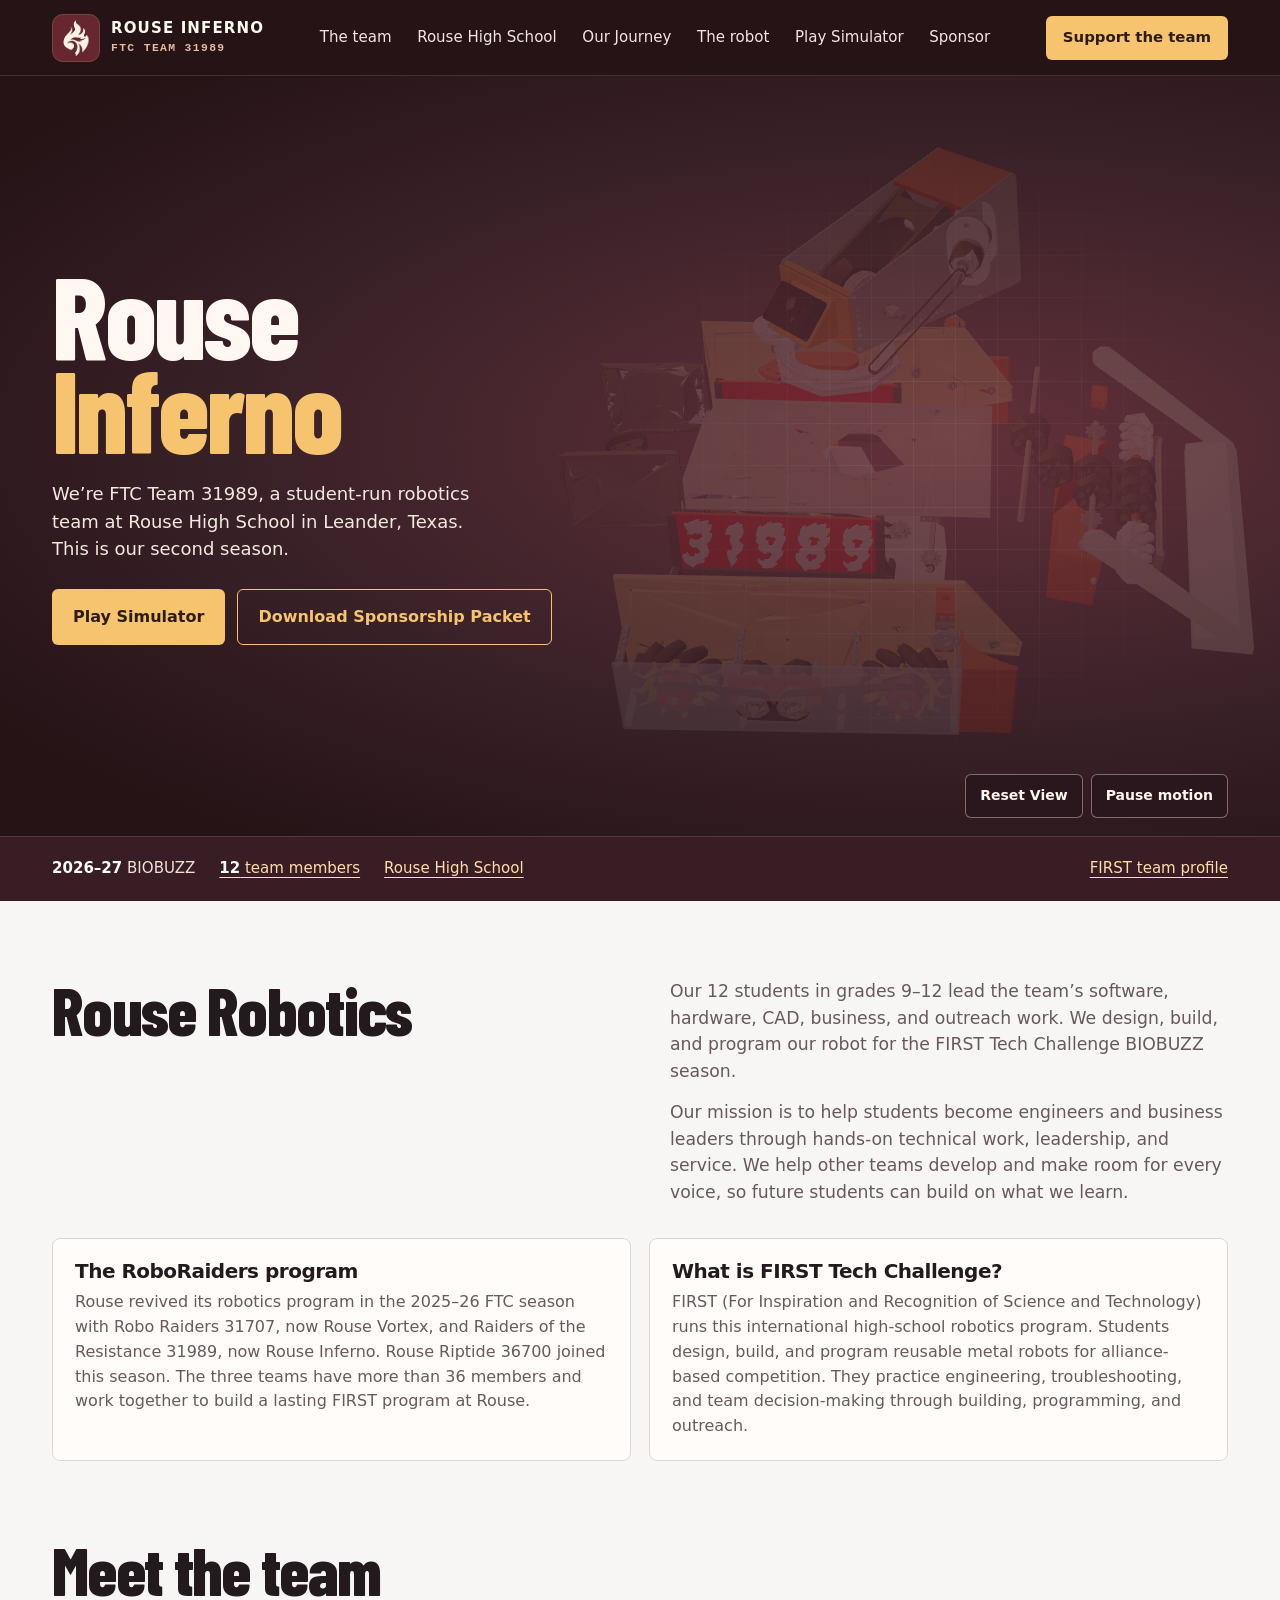
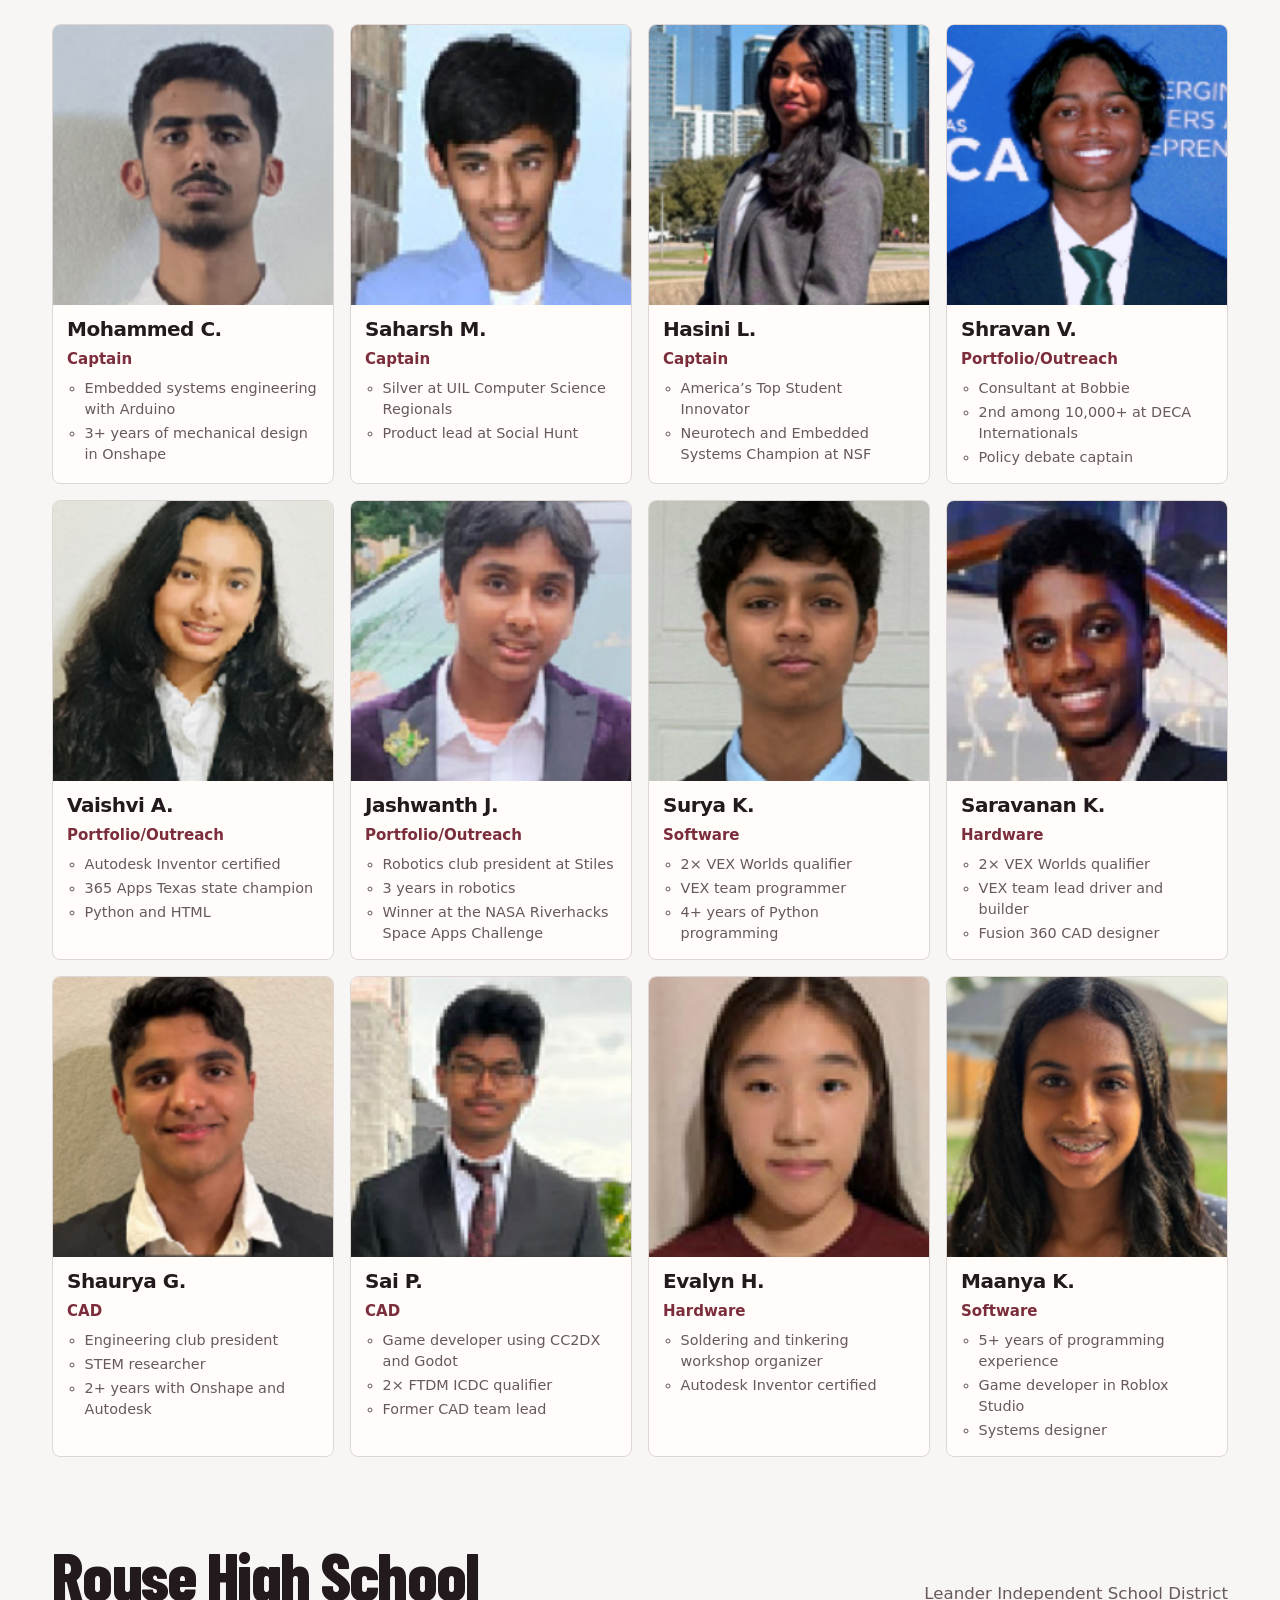
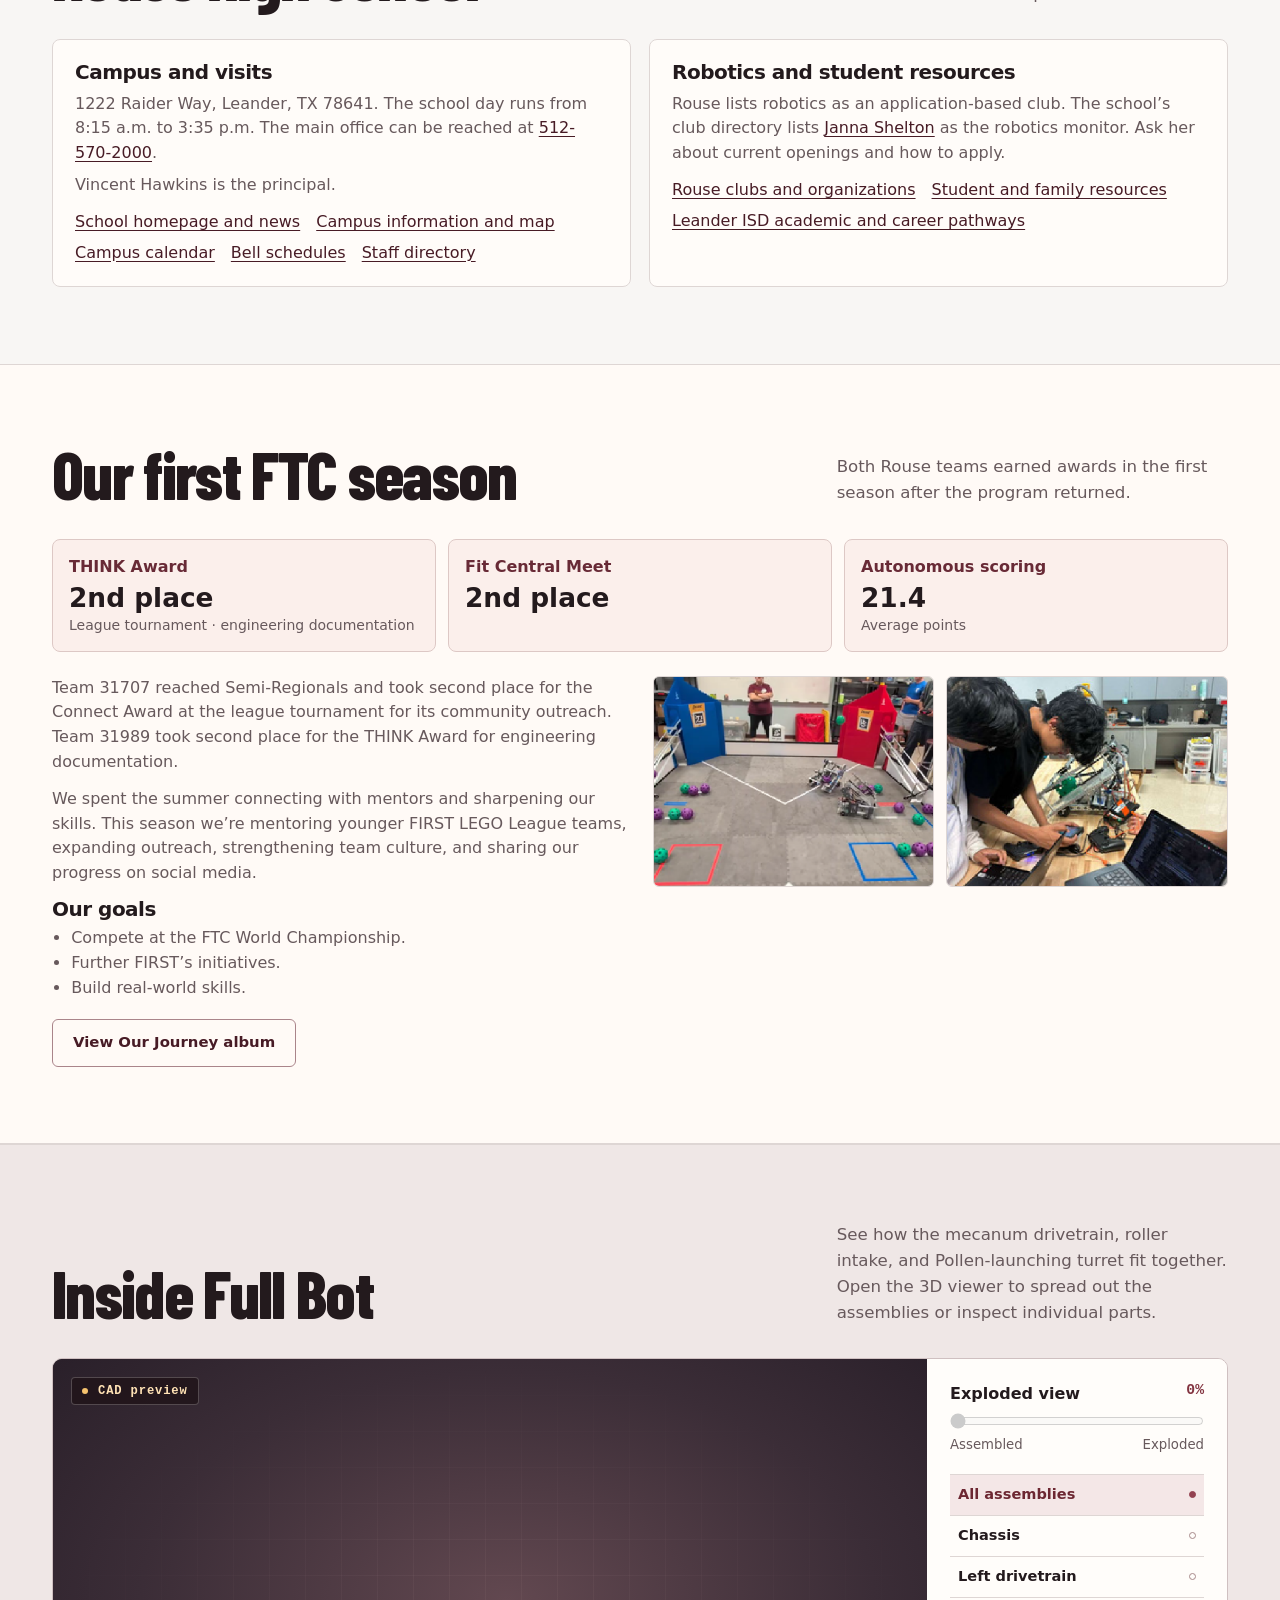
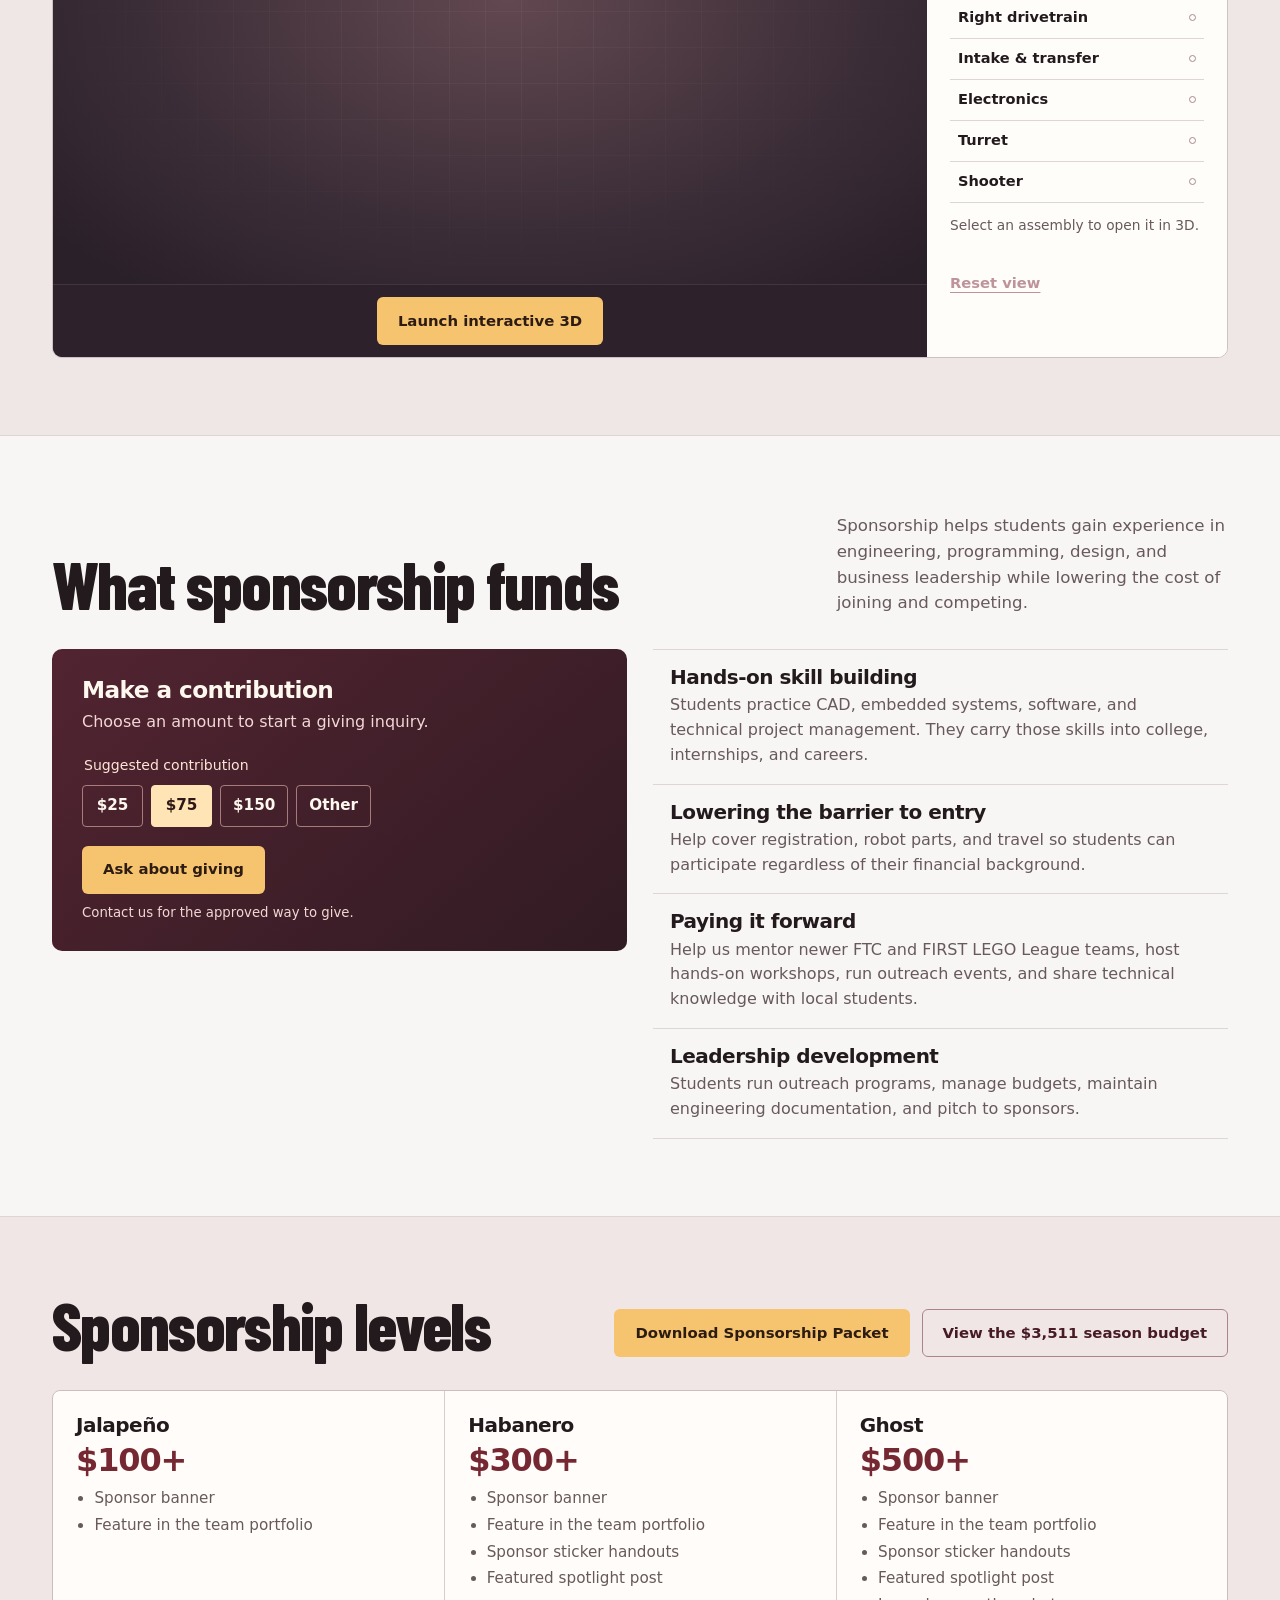
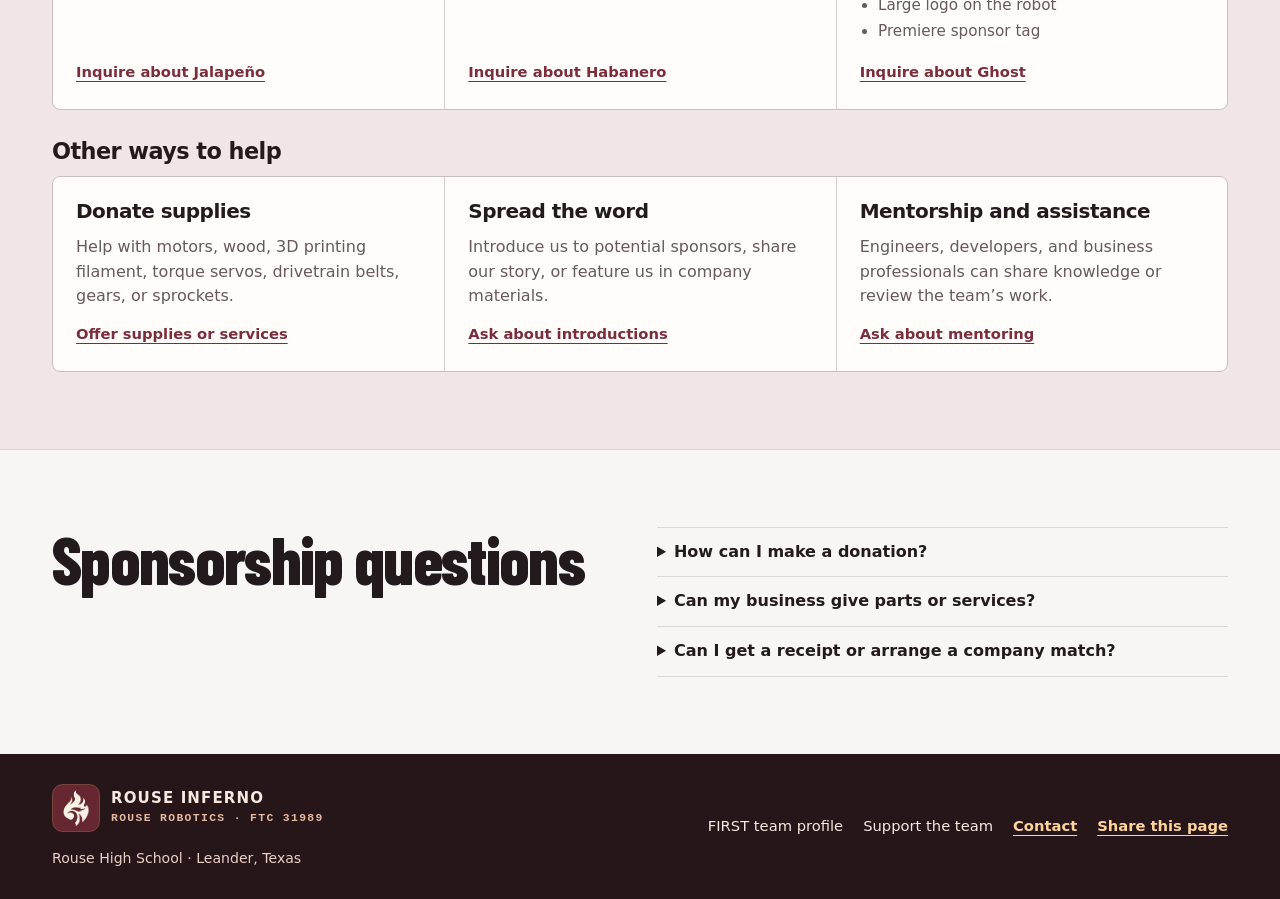
==== commit 31af5a94: "Update the Portfolio and Outreach roles in the sponsorship packet" ====
--- a/index.html
+++ b/index.html
@@ -28,7 +28,7 @@
         <p class="intro">We’re FTC Team 31989, a student-run robotics team at Rouse High School in Leander, Texas. This is our second season.</p>
         <div class="actions hero-actions">
           <a class="button button-gold" href="play/">Play Simulator</a>
-          <a class="button button-outline" href="assets/rouse-inferno-sponsorship-packet.pdf?v=footer-flame" download>Download Sponsorship Packet</a>
+          <a class="button button-outline" href="assets/rouse-inferno-sponsorship-packet.pdf?v=portfolio-outreach" download>Download Sponsorship Packet</a>
         </div>
       </div>
       <figure class="hero-art">
@@ -217,7 +217,7 @@
     <div class="section shell">
       <div class="section-top">
         <h2 id="sponsor-title">Sponsorship levels</h2>
-        <div class="actions"><a class="button button-gold" href="assets/rouse-inferno-sponsorship-packet.pdf?v=footer-flame" download>Download Sponsorship Packet</a><a class="button button-line" href="sponsor-brief.html#finances">View the $3,511 season budget</a></div>
+        <div class="actions"><a class="button button-gold" href="assets/rouse-inferno-sponsorship-packet.pdf?v=portfolio-outreach" download>Download Sponsorship Packet</a><a class="button button-line" href="sponsor-brief.html#finances">View the $3,511 season budget</a></div>
       </div>
       <div class="sponsor-grid sponsor-levels" data-sponsorship-tiers></div>
       <div class="sponsor-other">
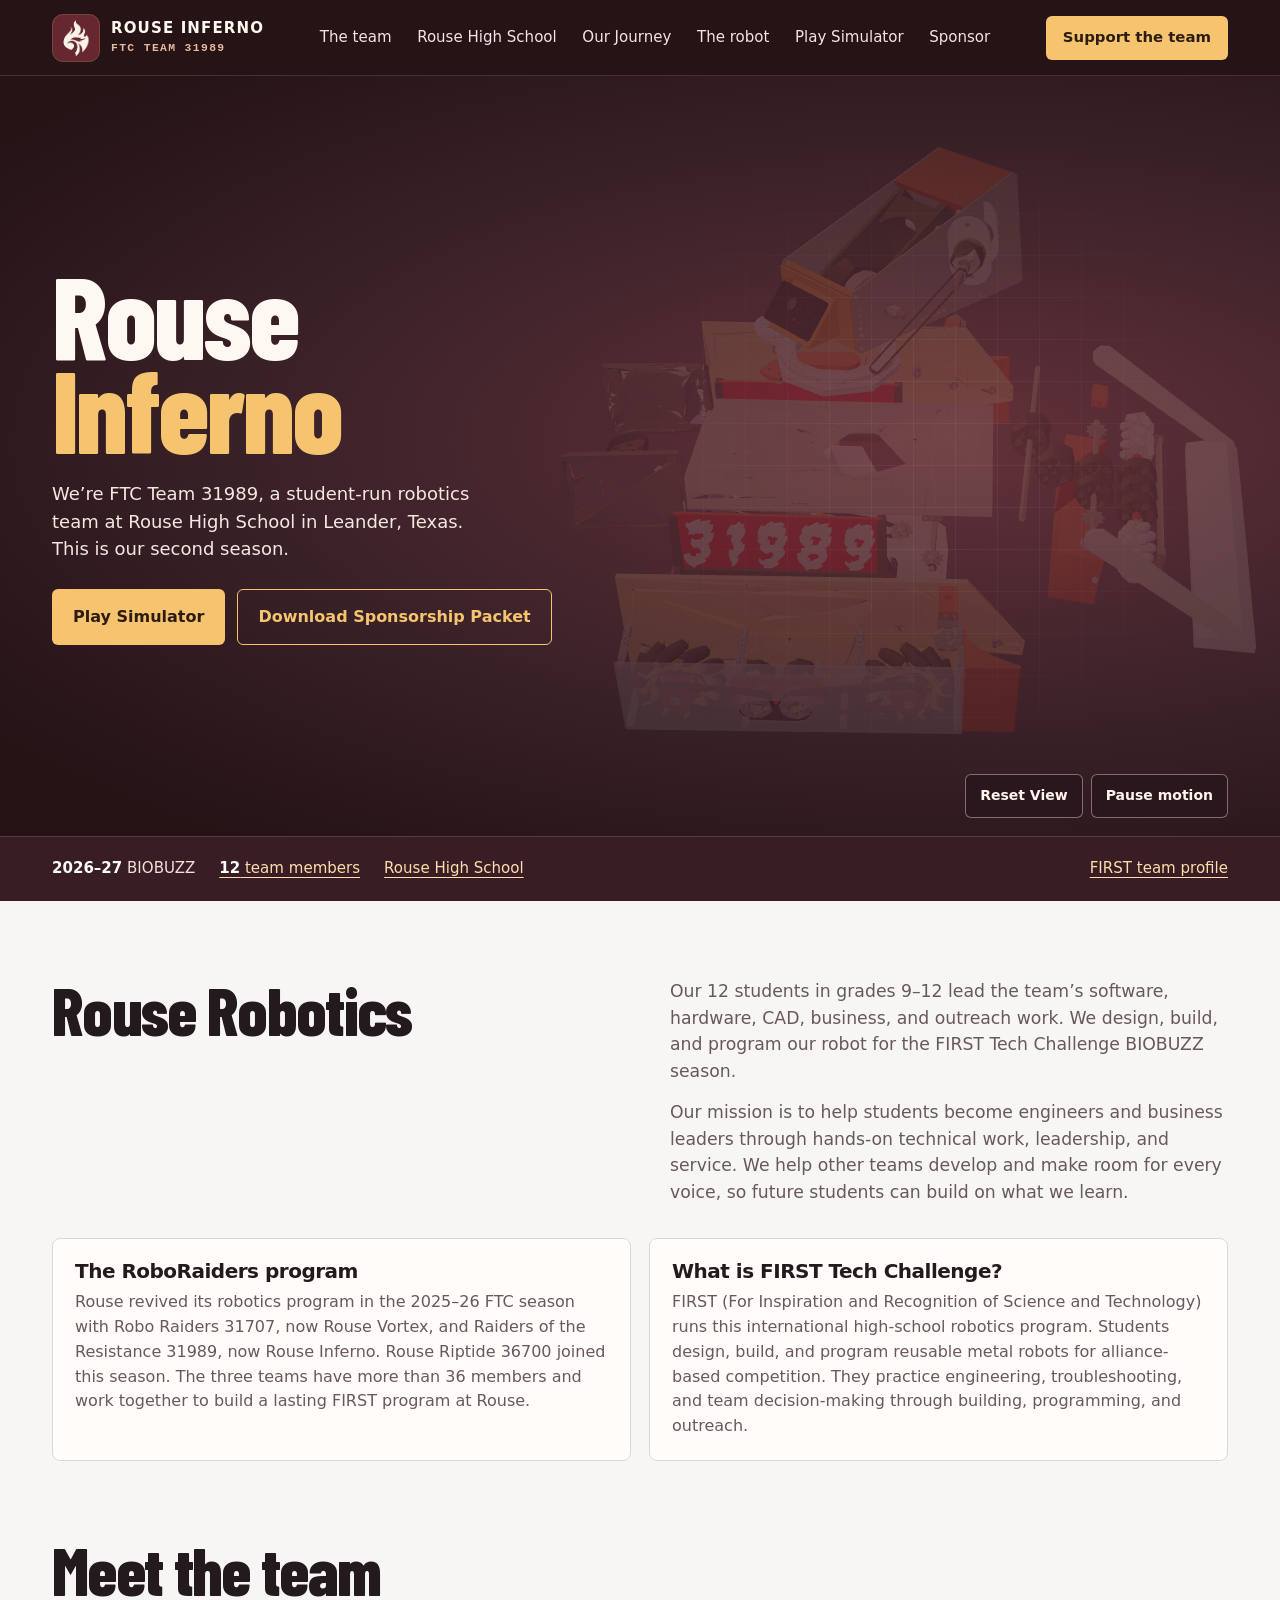
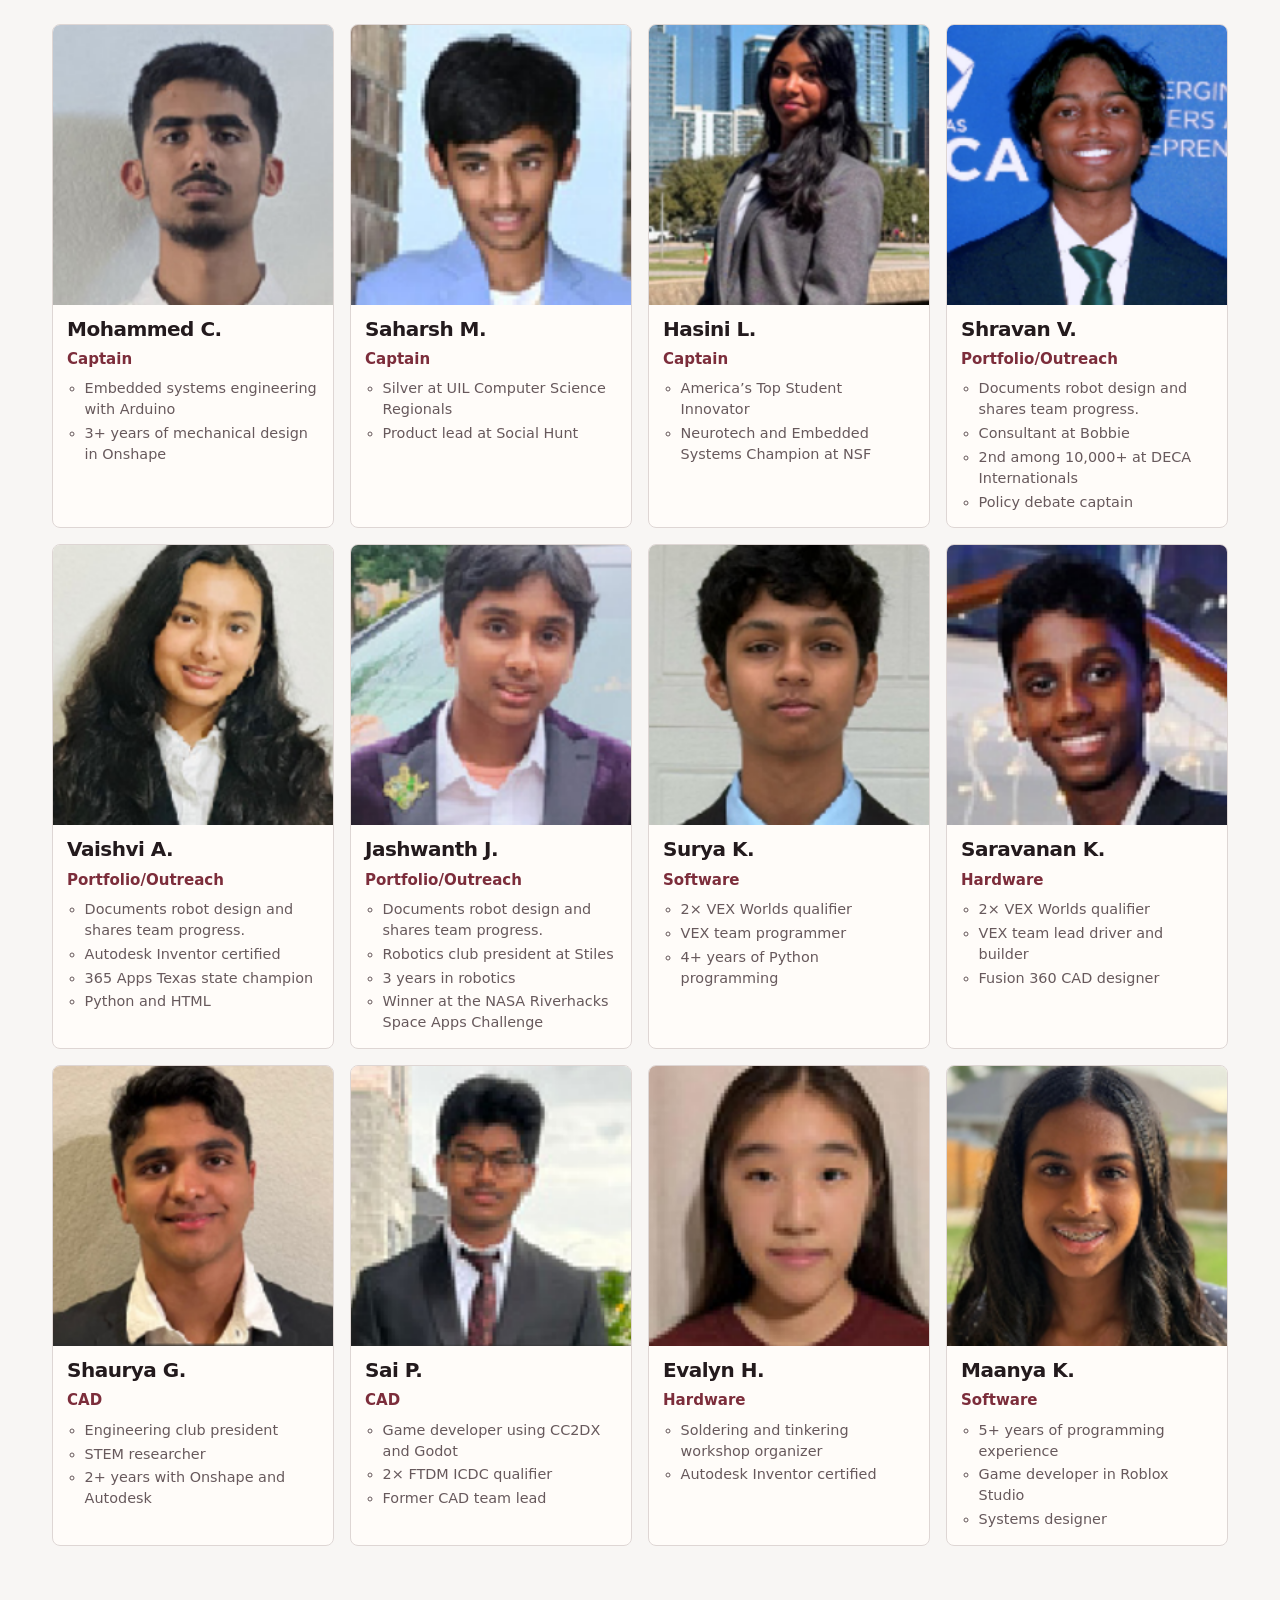
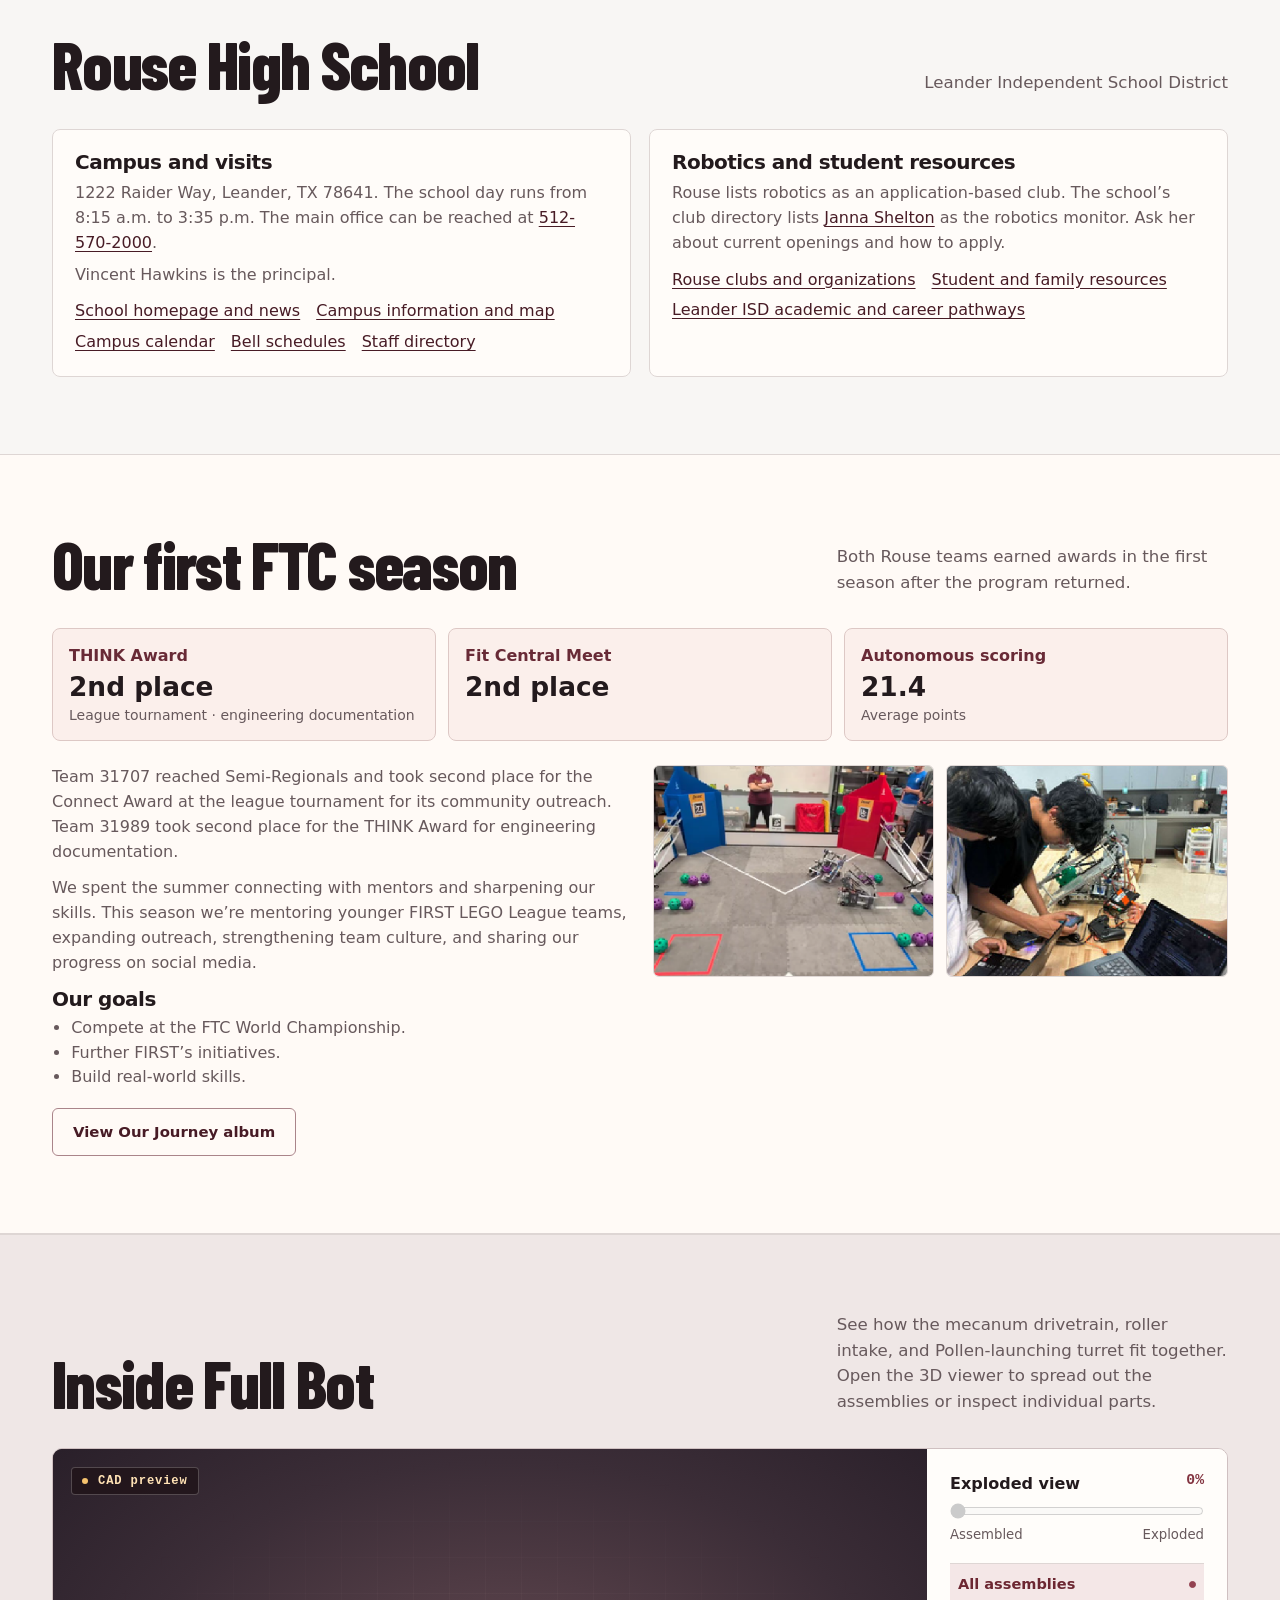
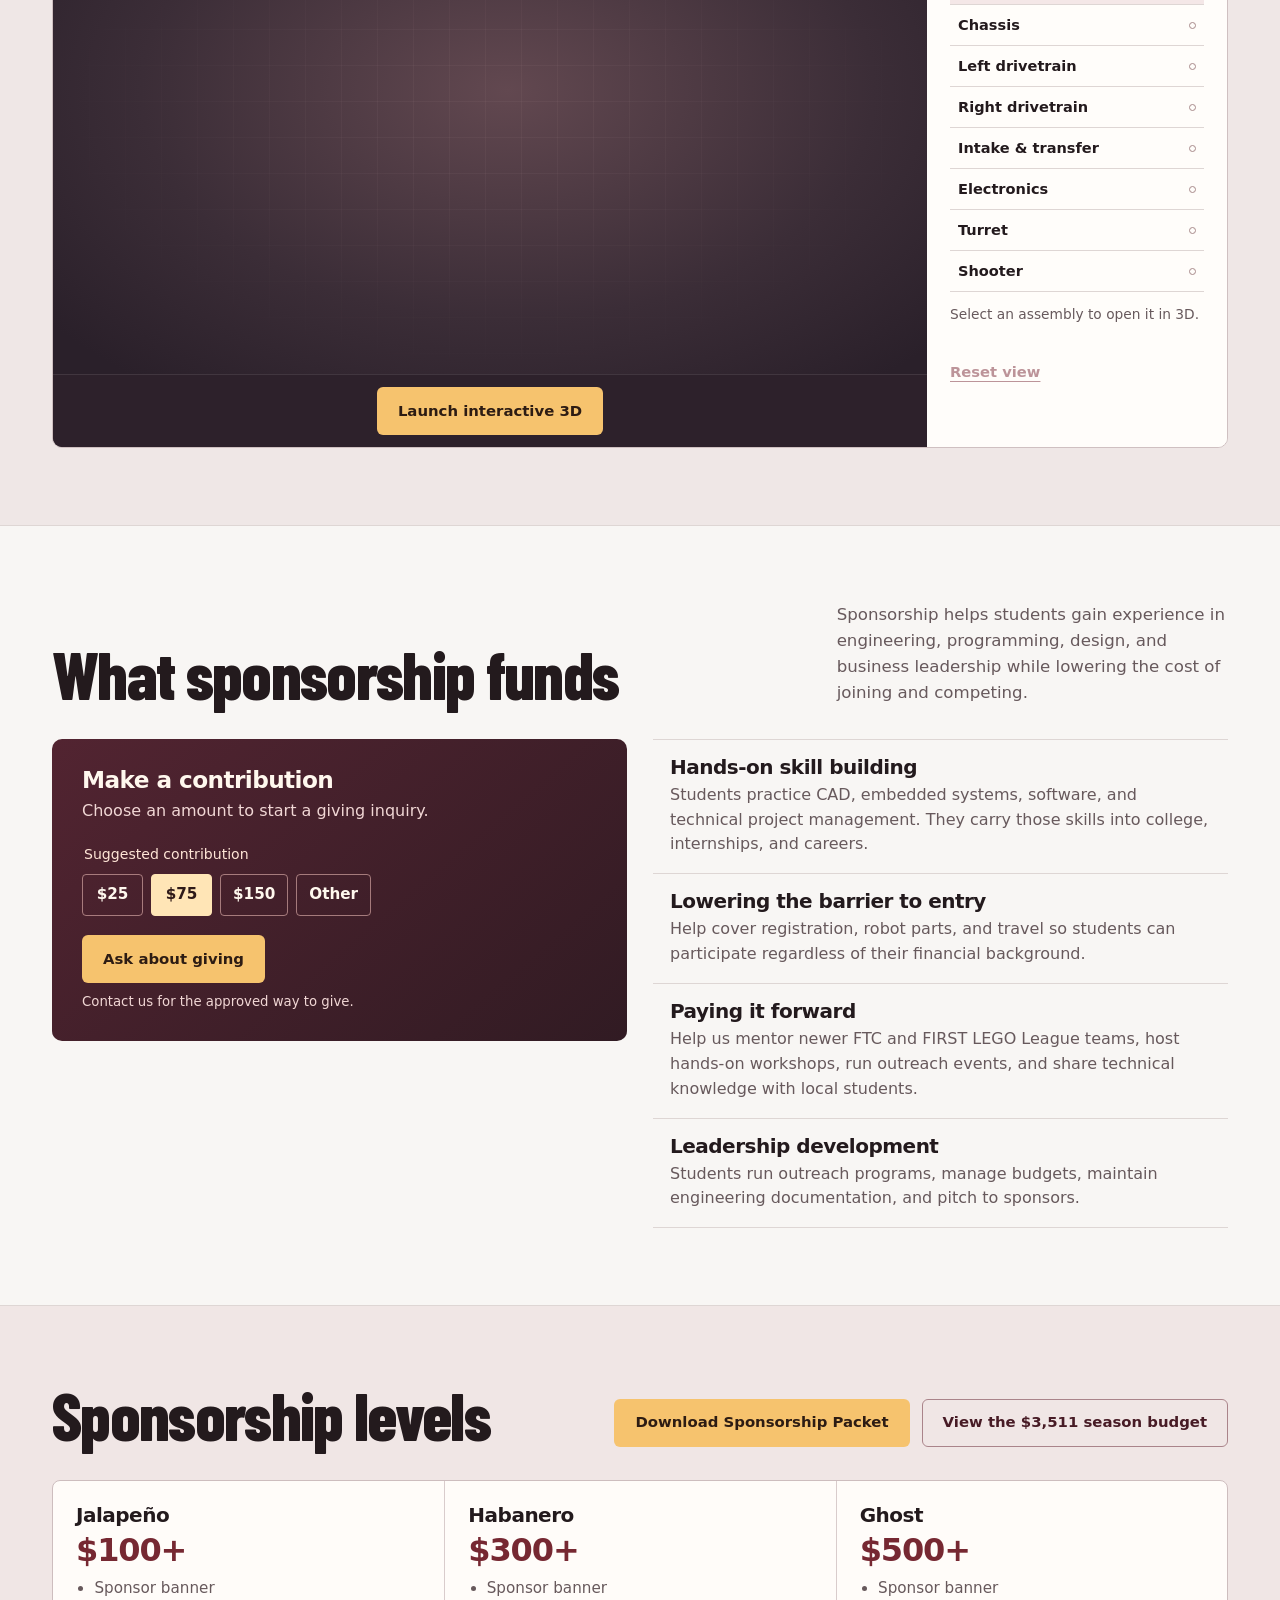
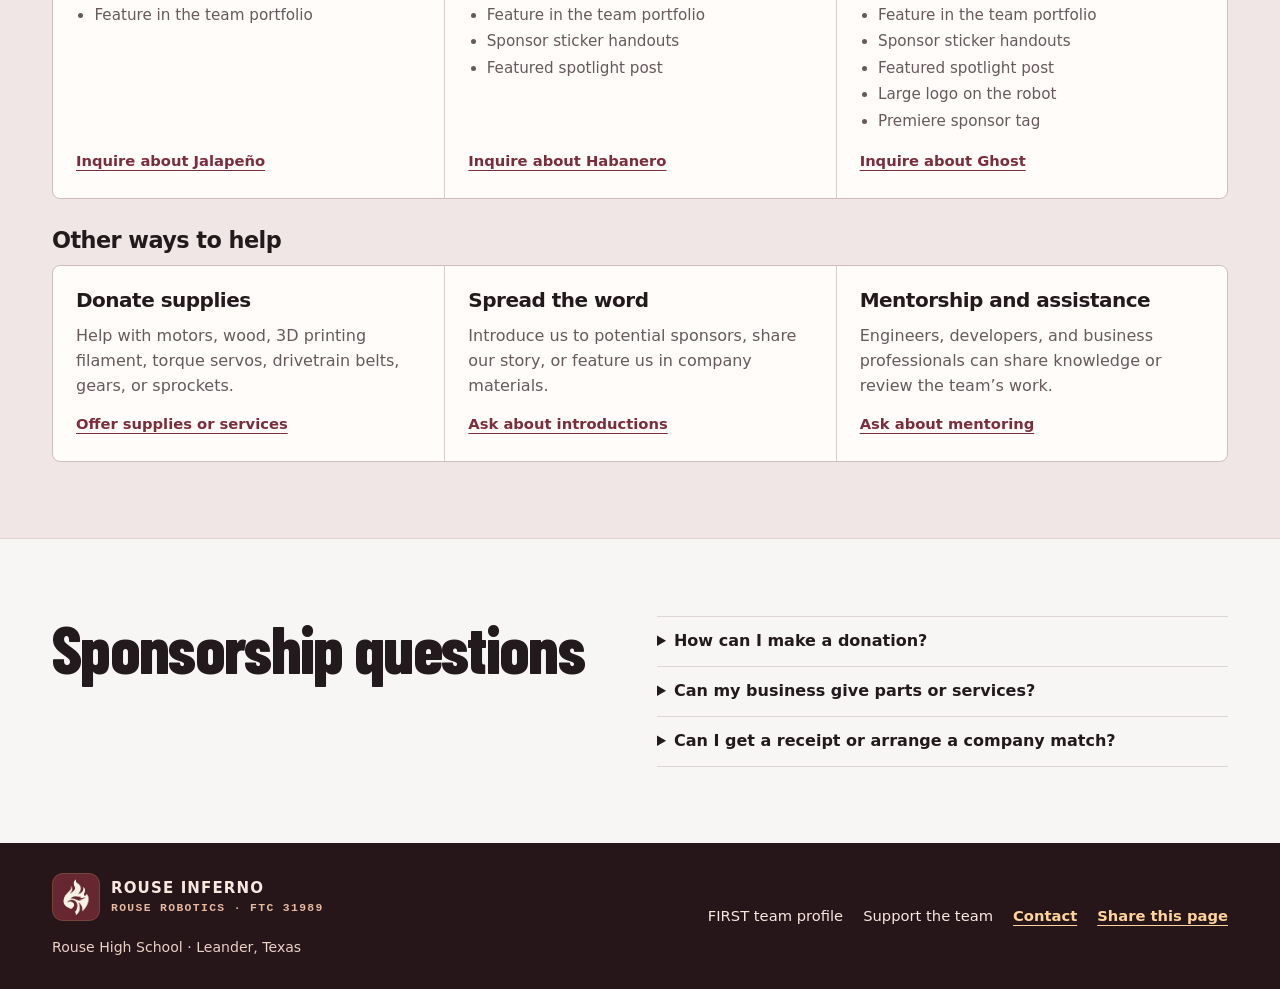
==== commit 77b4c2b1: "Describe the Portfolio and Outreach responsibilities on the site and in the packet" ====
--- a/index.html
+++ b/index.html
@@ -8,7 +8,7 @@
   <link rel="icon" href="assets/inferno-mark.svg" type="image/svg+xml">
   <link rel="preload" href="assets/barlow-condensed-800.woff2" as="font" type="font/woff2" crossorigin>
   <link rel="stylesheet" href="site.css?v=footer-flame">
-  <script src="site.js?v=portfolio-outreach" type="module"></script>
+  <script src="site.js?v=portfolio-duties" type="module"></script>
 </head>
 <body class="cinematic-home">
 <a href="#main" class="skip">Skip to content</a>
@@ -28,7 +28,7 @@
         <p class="intro">We’re FTC Team 31989, a student-run robotics team at Rouse High School in Leander, Texas. This is our second season.</p>
         <div class="actions hero-actions">
           <a class="button button-gold" href="play/">Play Simulator</a>
-          <a class="button button-outline" href="assets/rouse-inferno-sponsorship-packet.pdf?v=portfolio-outreach" download>Download Sponsorship Packet</a>
+          <a class="button button-outline" href="assets/rouse-inferno-sponsorship-packet.pdf?v=portfolio-duties" download>Download Sponsorship Packet</a>
         </div>
       </div>
       <figure class="hero-art">
@@ -217,7 +217,7 @@
     <div class="section shell">
       <div class="section-top">
         <h2 id="sponsor-title">Sponsorship levels</h2>
-        <div class="actions"><a class="button button-gold" href="assets/rouse-inferno-sponsorship-packet.pdf?v=portfolio-outreach" download>Download Sponsorship Packet</a><a class="button button-line" href="sponsor-brief.html#finances">View the $3,511 season budget</a></div>
+        <div class="actions"><a class="button button-gold" href="assets/rouse-inferno-sponsorship-packet.pdf?v=portfolio-duties" download>Download Sponsorship Packet</a><a class="button button-line" href="sponsor-brief.html#finances">View the $3,511 season budget</a></div>
       </div>
       <div class="sponsor-grid sponsor-levels" data-sponsorship-tiers></div>
       <div class="sponsor-other">
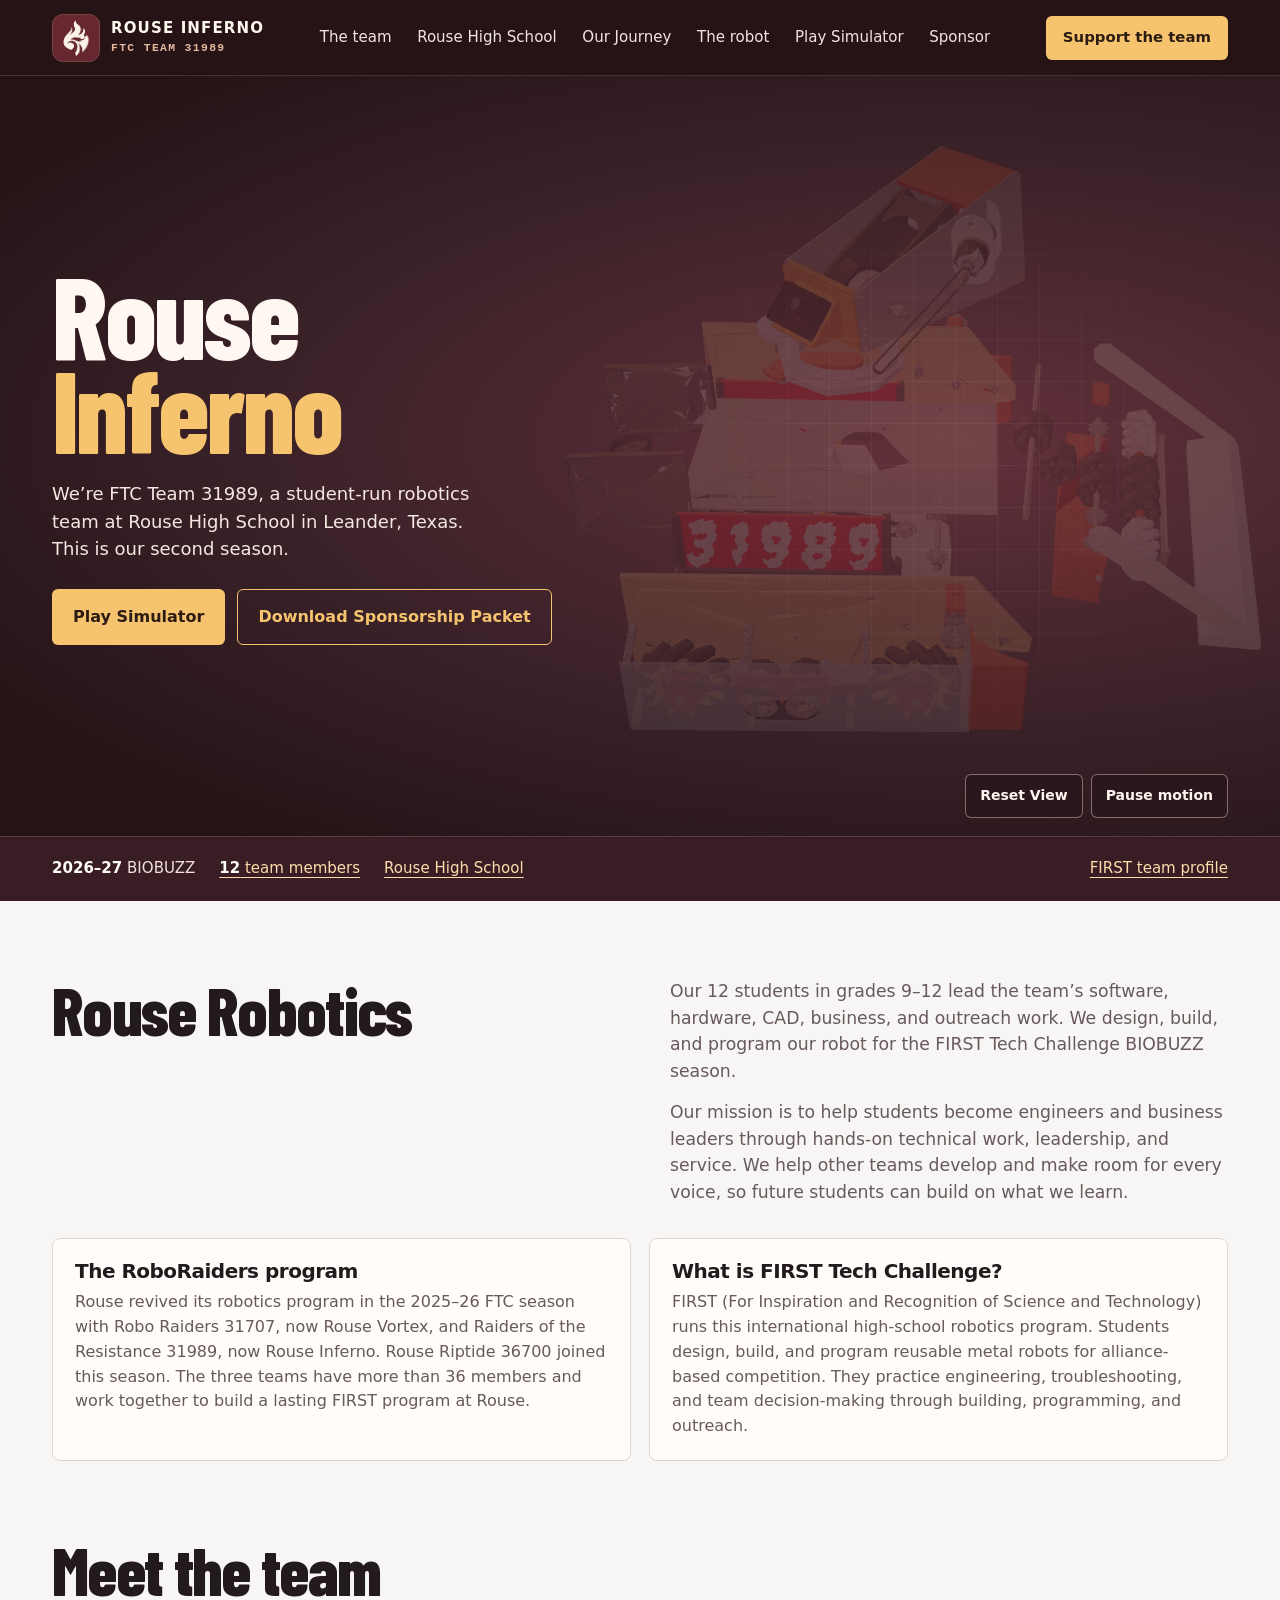
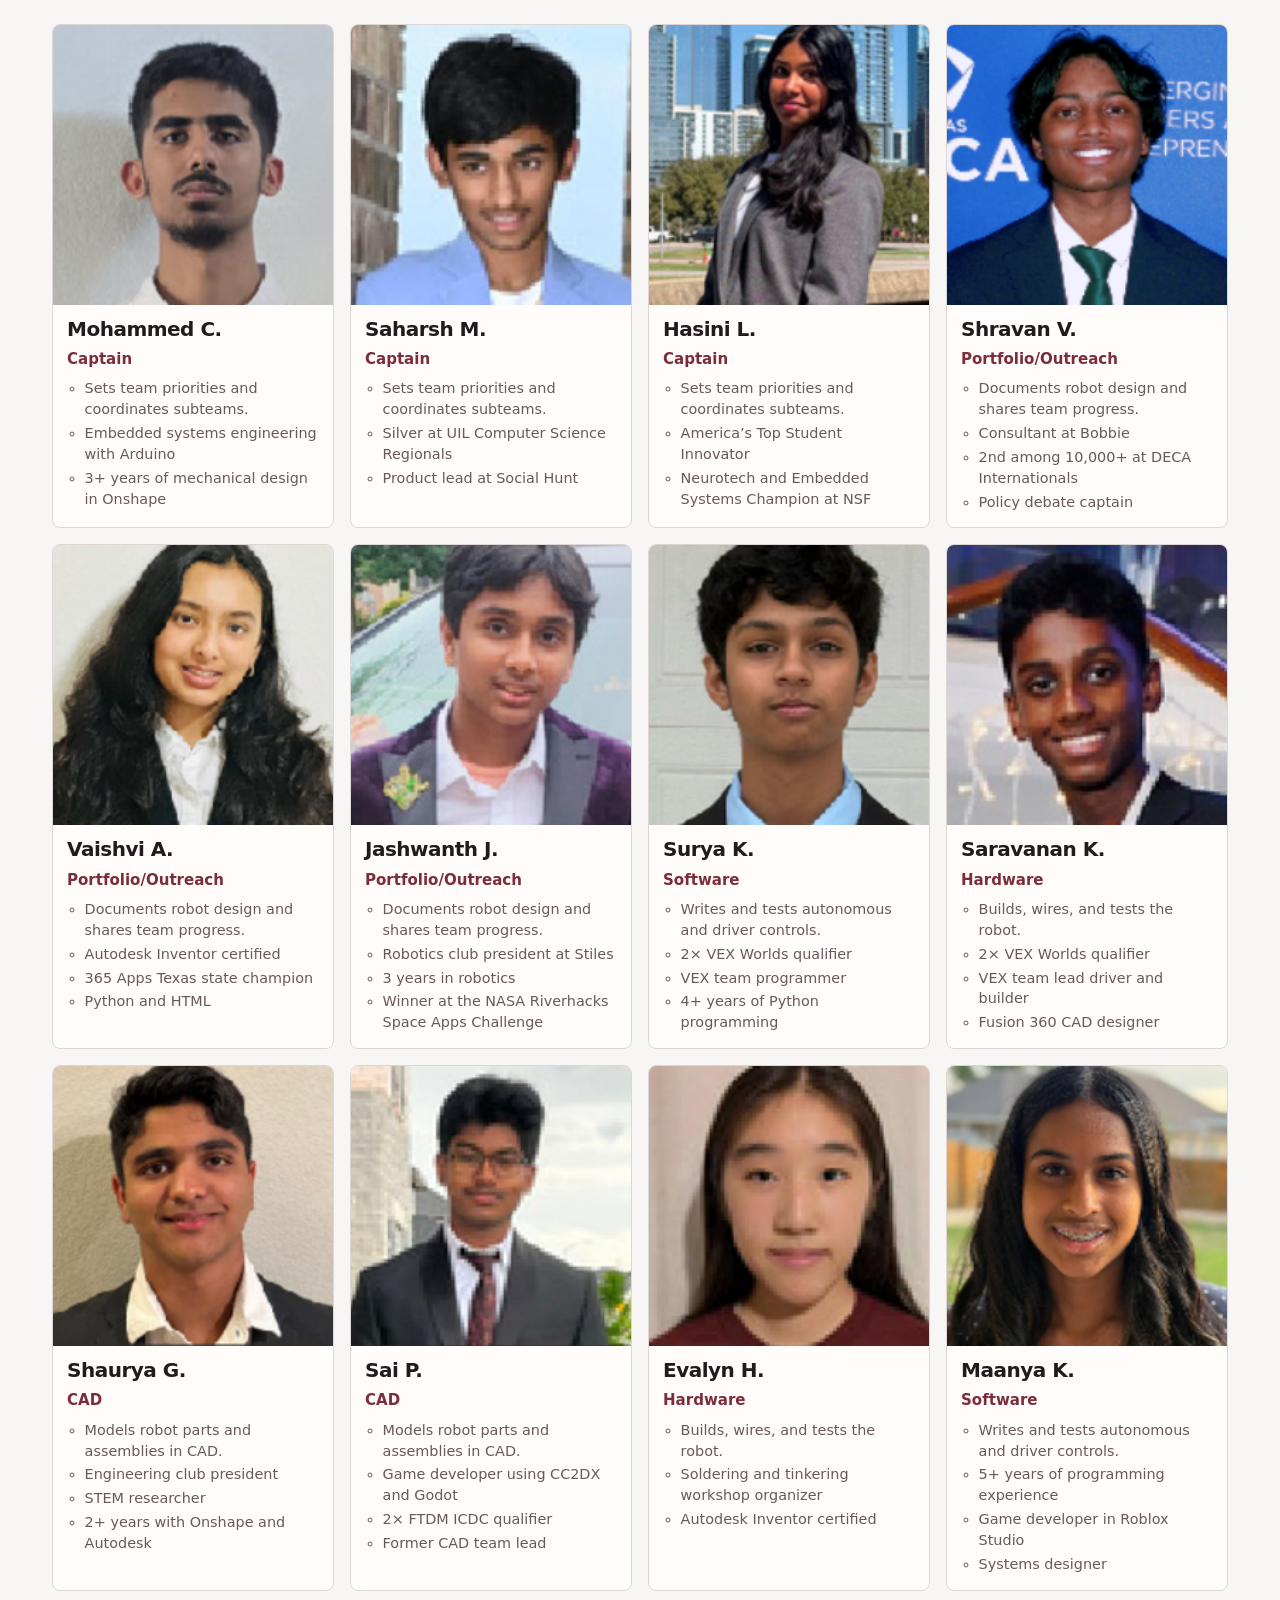
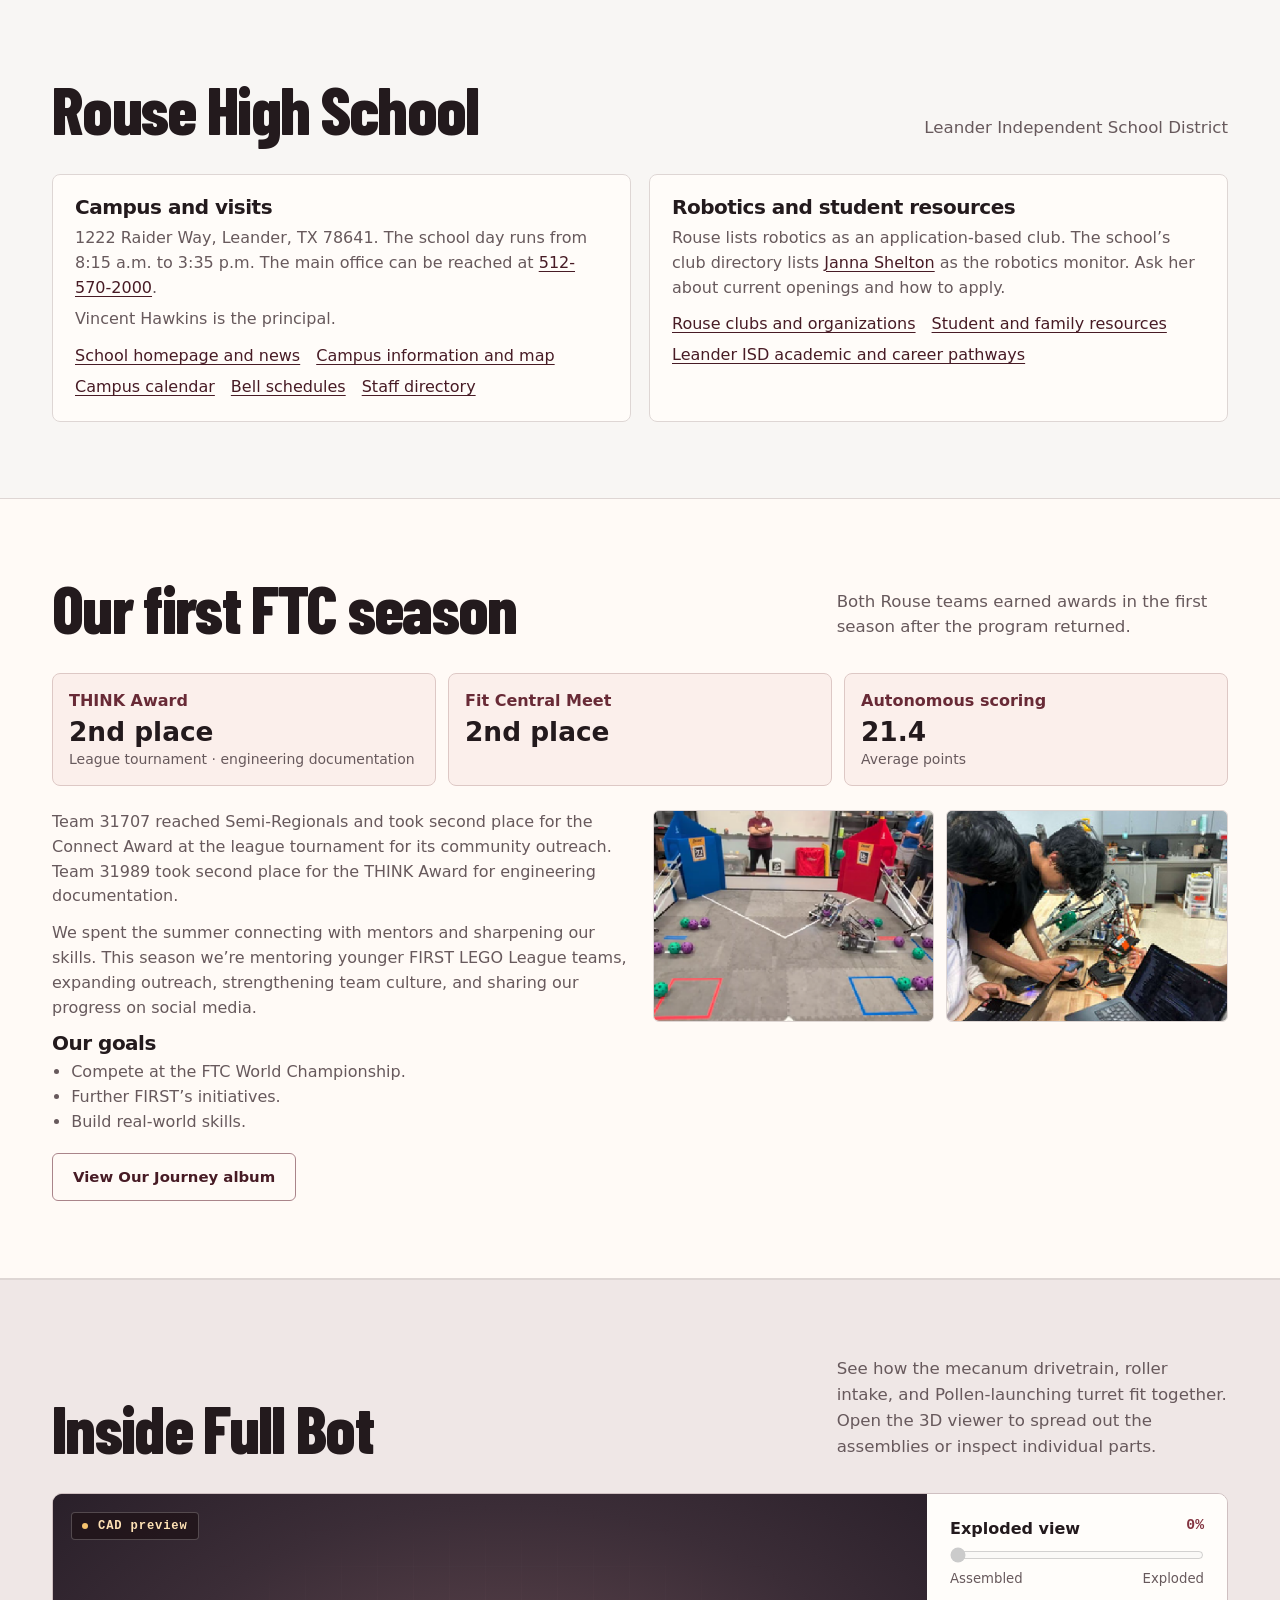
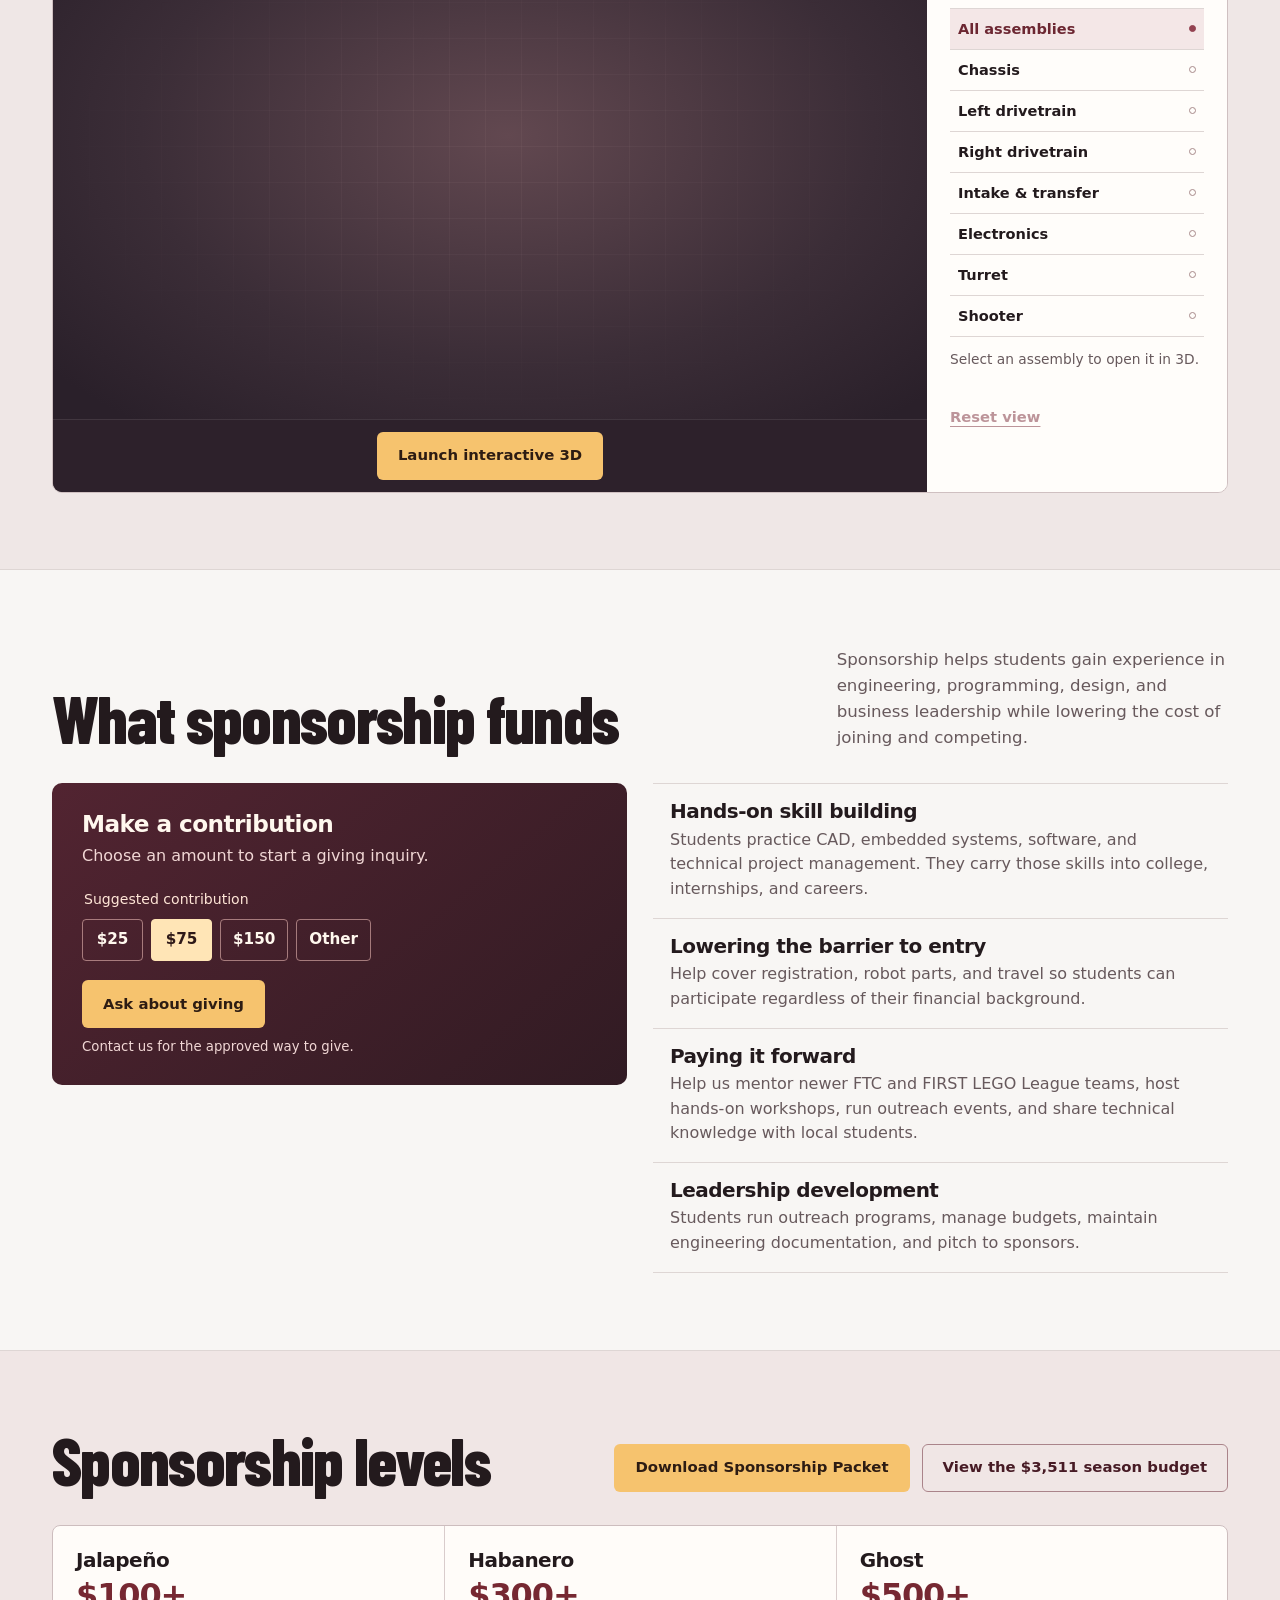
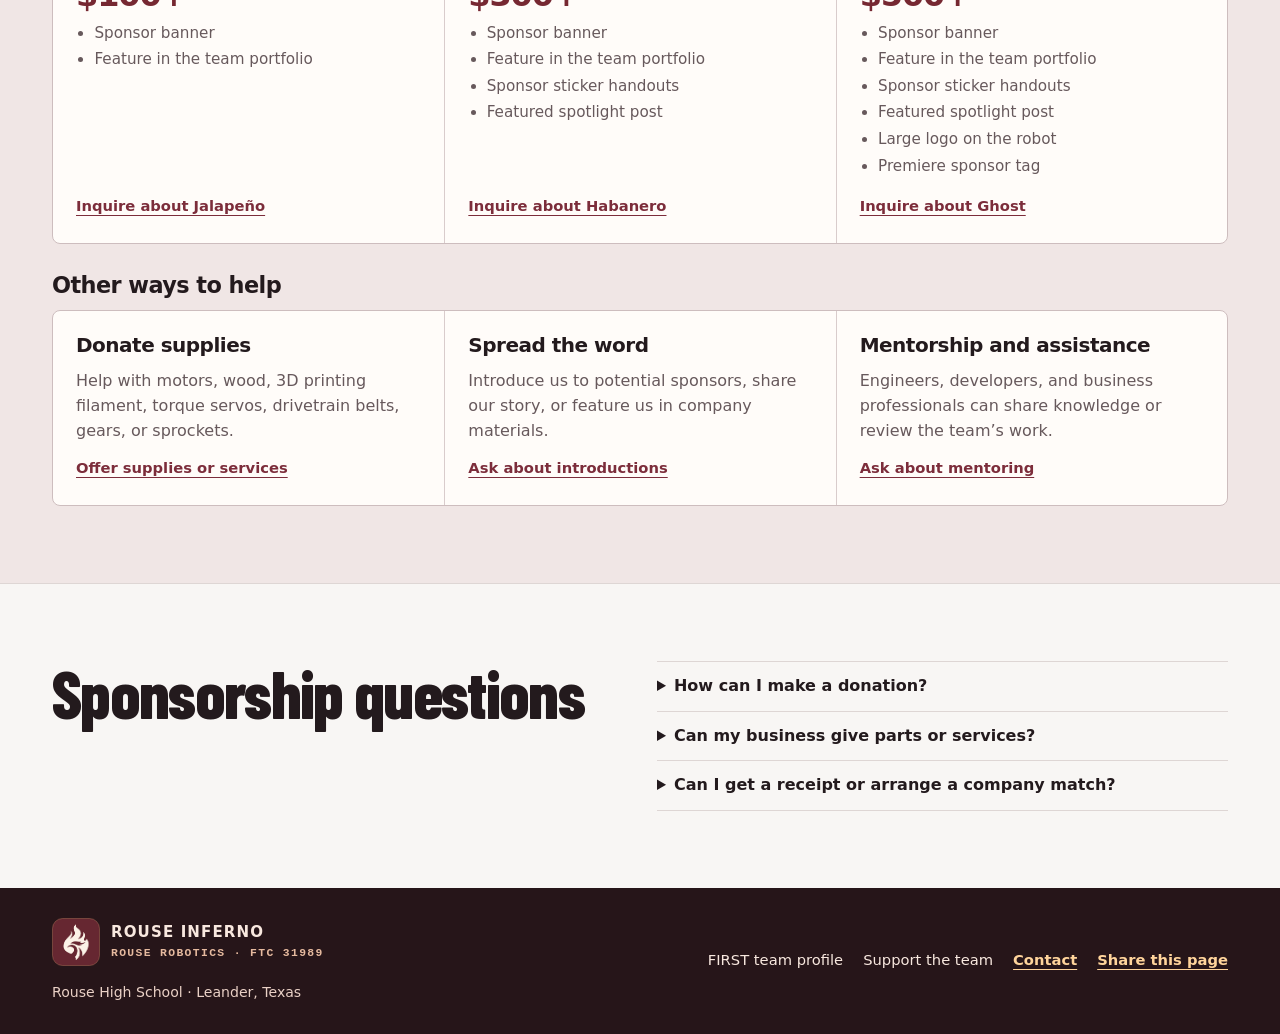
==== commit b2558179: "Add responsibilities for the remaining team roles" ====
--- a/index.html
+++ b/index.html
@@ -8,7 +8,7 @@
   <link rel="icon" href="assets/inferno-mark.svg" type="image/svg+xml">
   <link rel="preload" href="assets/barlow-condensed-800.woff2" as="font" type="font/woff2" crossorigin>
   <link rel="stylesheet" href="site.css?v=footer-flame">
-  <script src="site.js?v=portfolio-duties" type="module"></script>
+  <script src="site.js?v=team-duties" type="module"></script>
 </head>
 <body class="cinematic-home">
 <a href="#main" class="skip">Skip to content</a>
@@ -28,7 +28,7 @@
         <p class="intro">We’re FTC Team 31989, a student-run robotics team at Rouse High School in Leander, Texas. This is our second season.</p>
         <div class="actions hero-actions">
           <a class="button button-gold" href="play/">Play Simulator</a>
-          <a class="button button-outline" href="assets/rouse-inferno-sponsorship-packet.pdf?v=portfolio-duties" download>Download Sponsorship Packet</a>
+          <a class="button button-outline" href="assets/rouse-inferno-sponsorship-packet.pdf?v=team-duties" download>Download Sponsorship Packet</a>
         </div>
       </div>
       <figure class="hero-art">
@@ -217,7 +217,7 @@
     <div class="section shell">
       <div class="section-top">
         <h2 id="sponsor-title">Sponsorship levels</h2>
-        <div class="actions"><a class="button button-gold" href="assets/rouse-inferno-sponsorship-packet.pdf?v=portfolio-duties" download>Download Sponsorship Packet</a><a class="button button-line" href="sponsor-brief.html#finances">View the $3,511 season budget</a></div>
+        <div class="actions"><a class="button button-gold" href="assets/rouse-inferno-sponsorship-packet.pdf?v=team-duties" download>Download Sponsorship Packet</a><a class="button button-line" href="sponsor-brief.html#finances">View the $3,511 season budget</a></div>
       </div>
       <div class="sponsor-grid sponsor-levels" data-sponsorship-tiers></div>
       <div class="sponsor-other">
